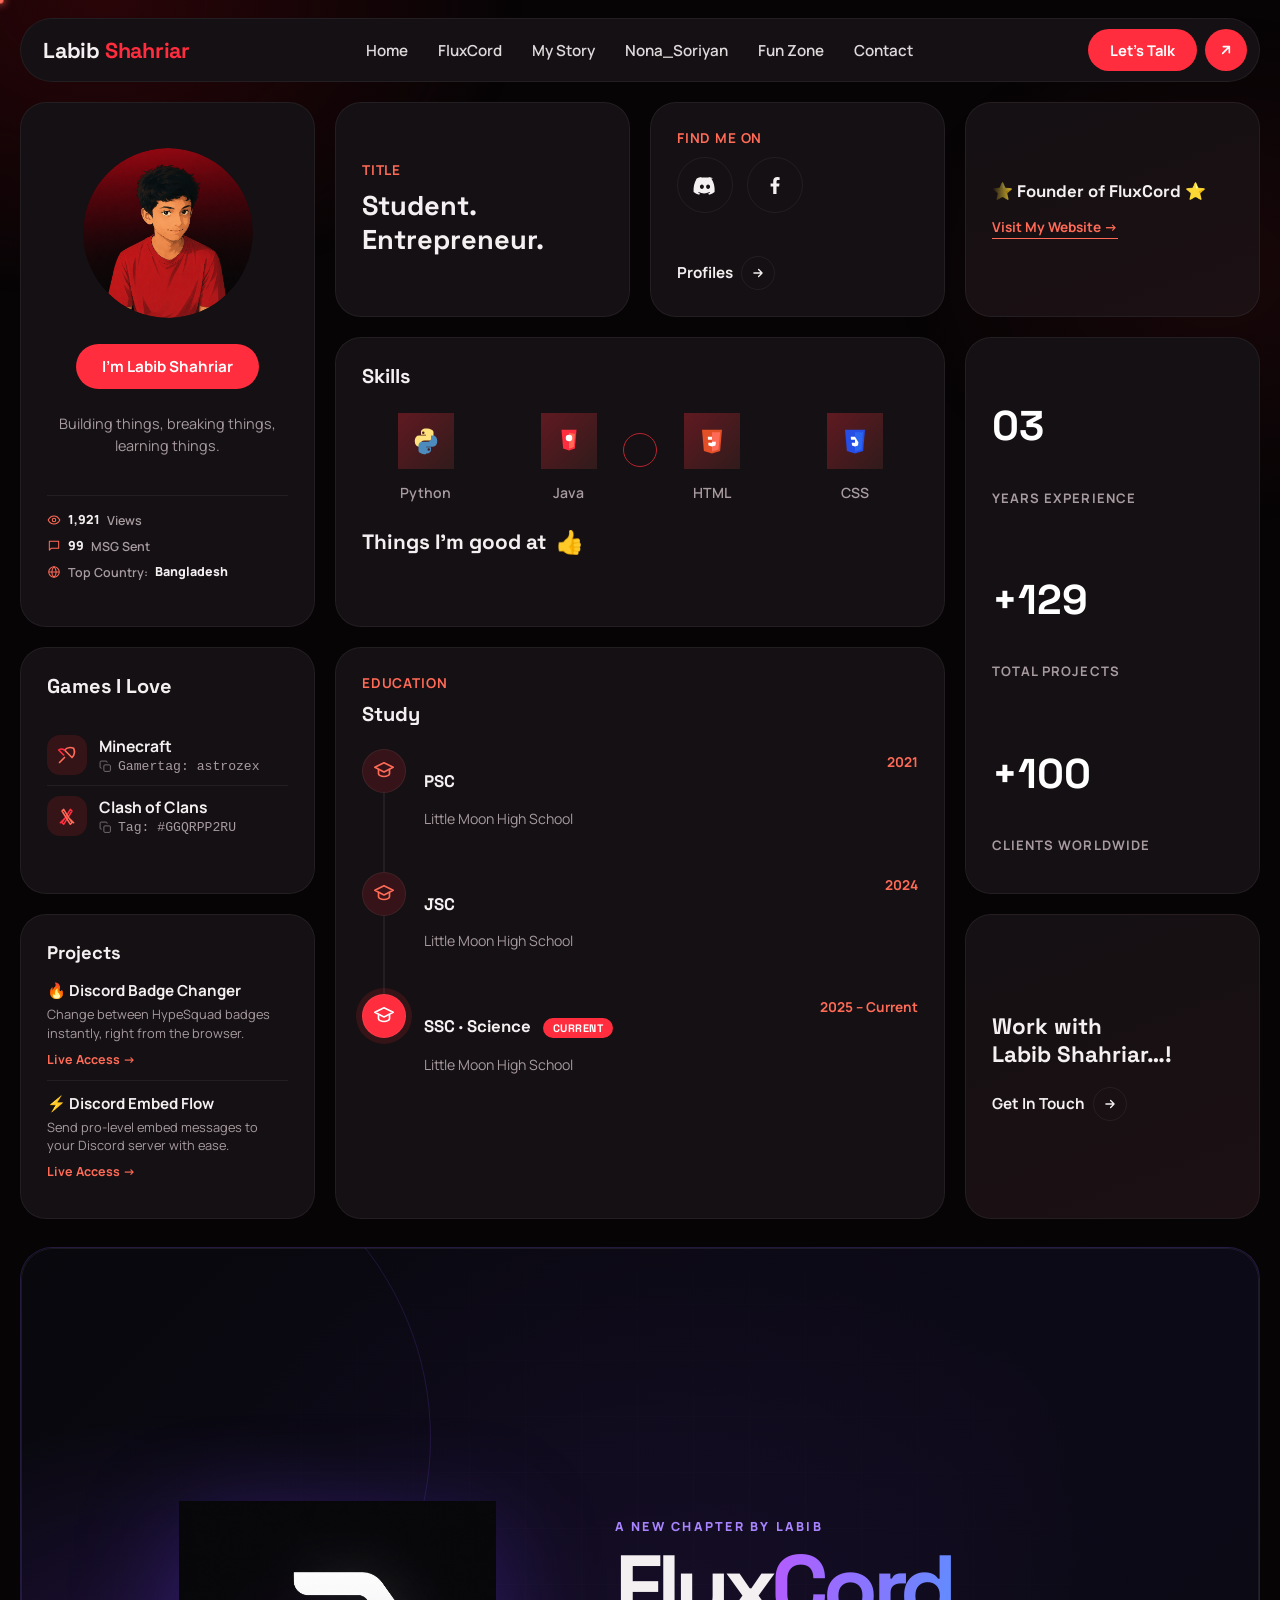
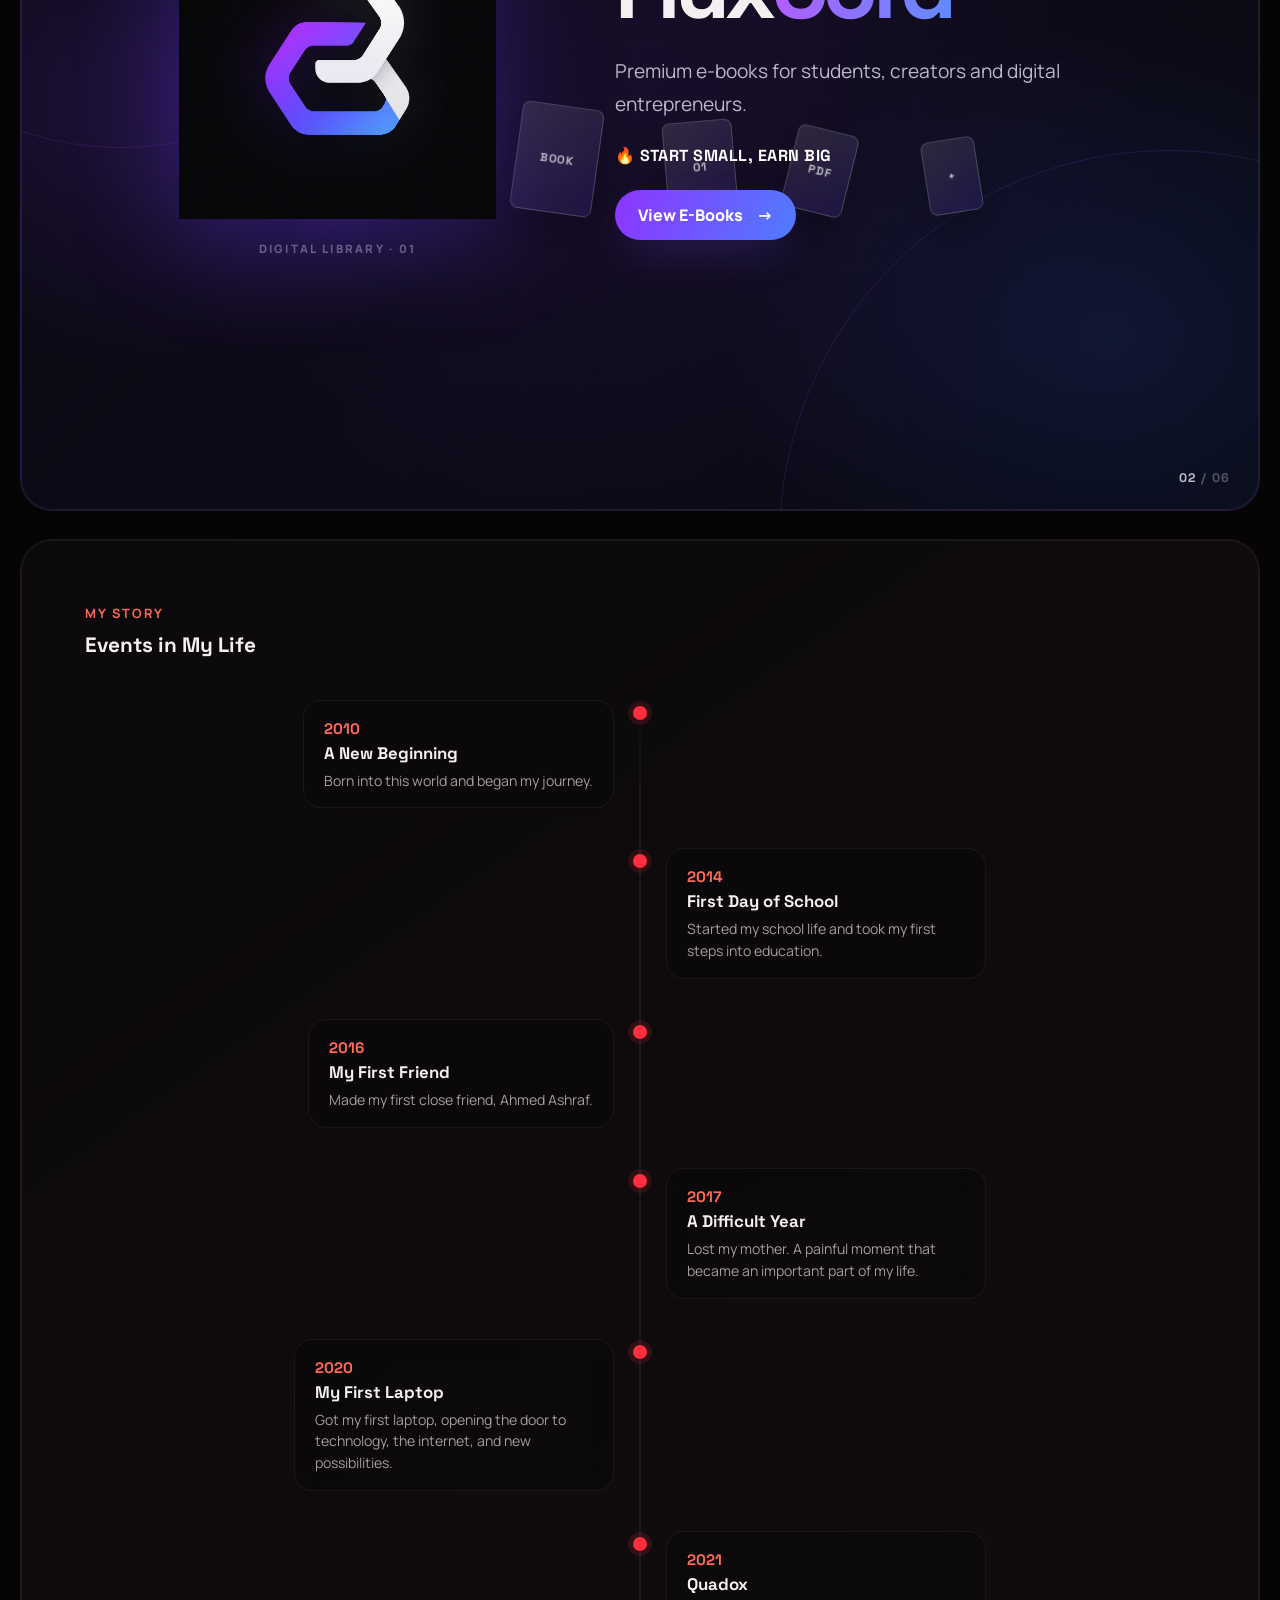
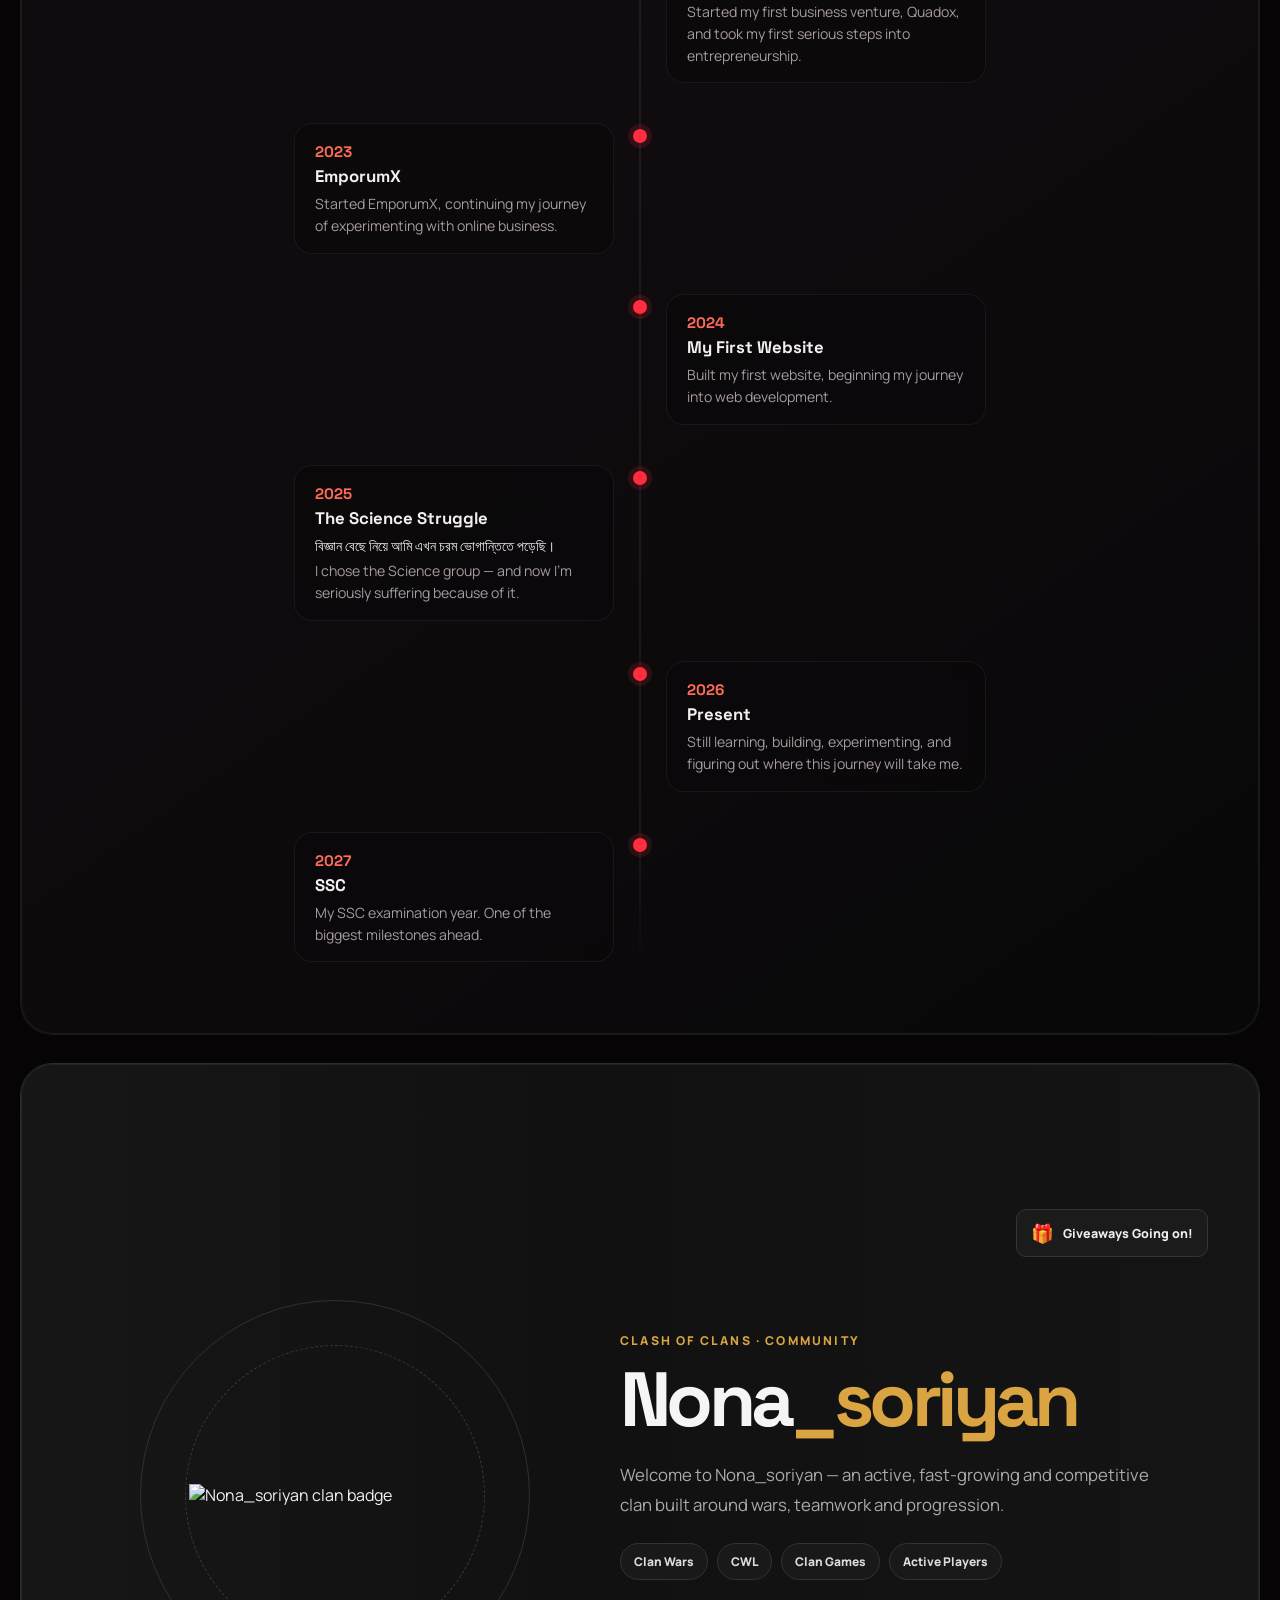
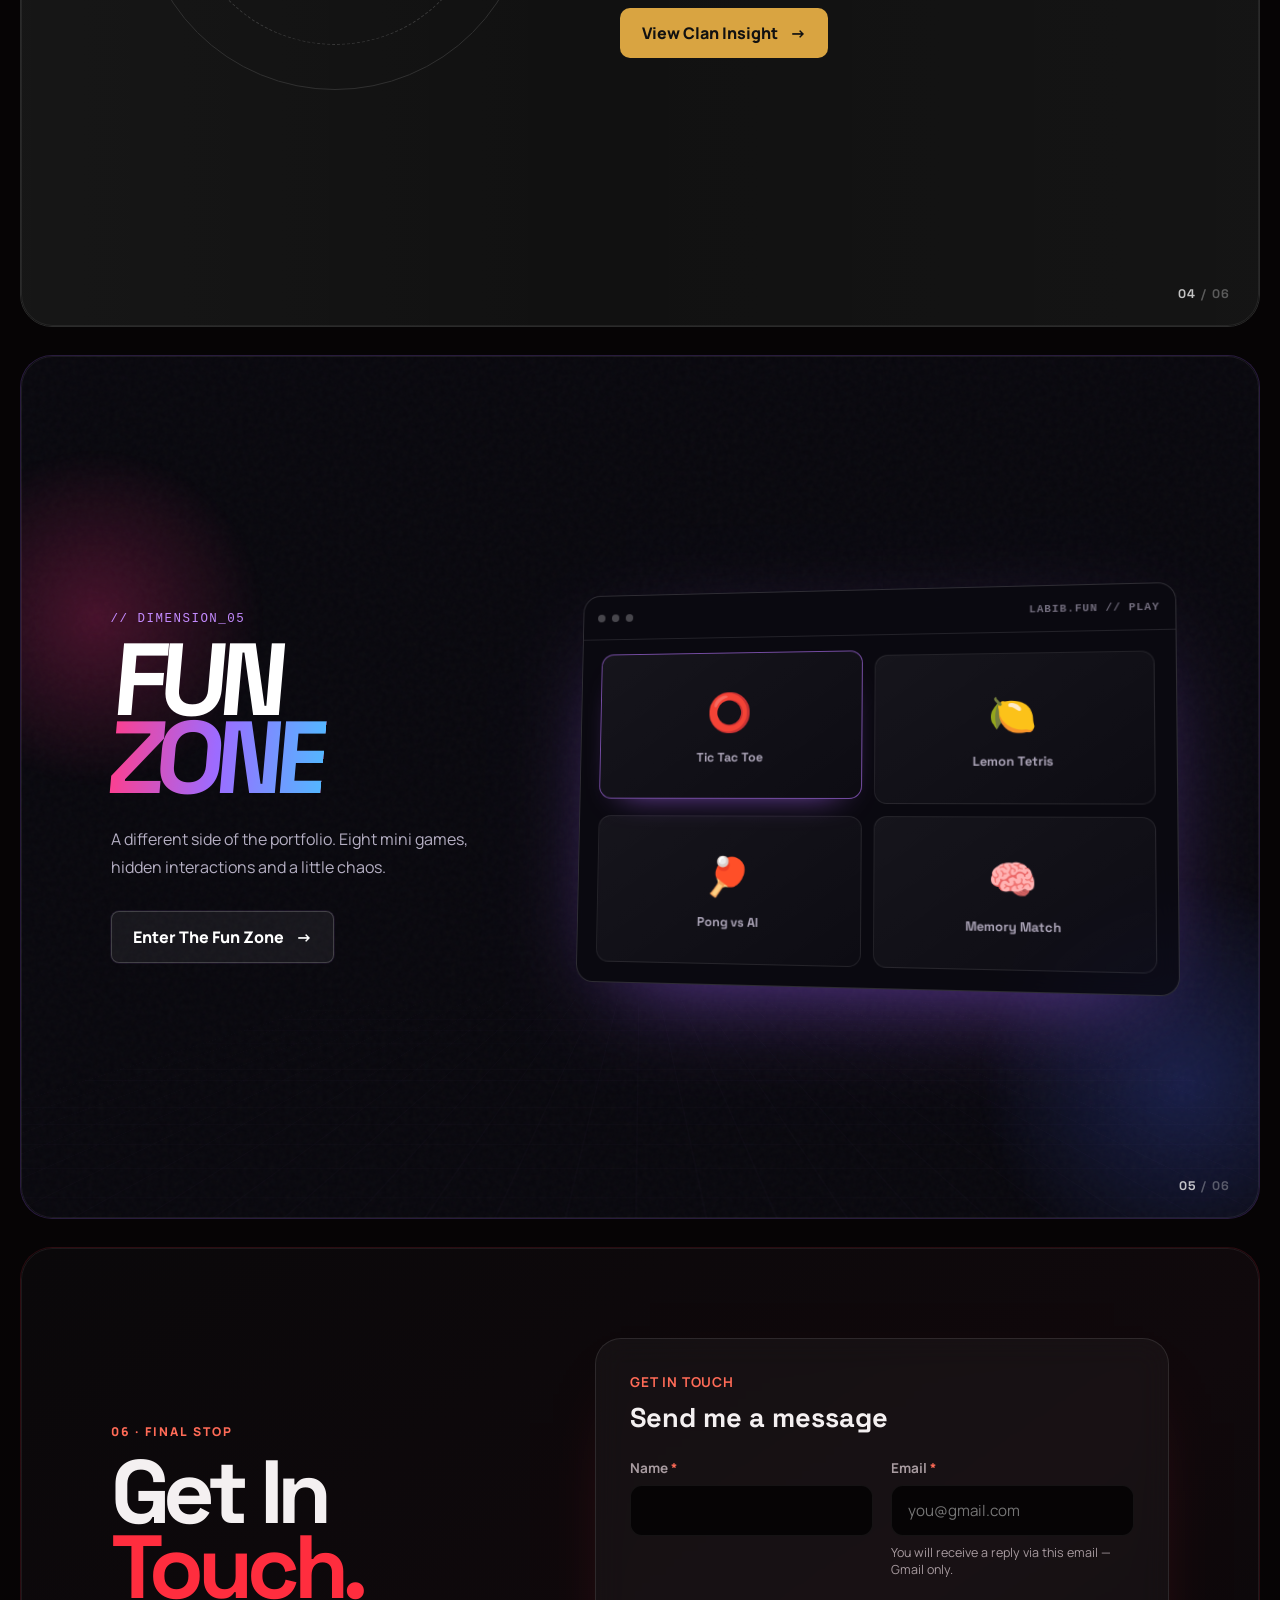
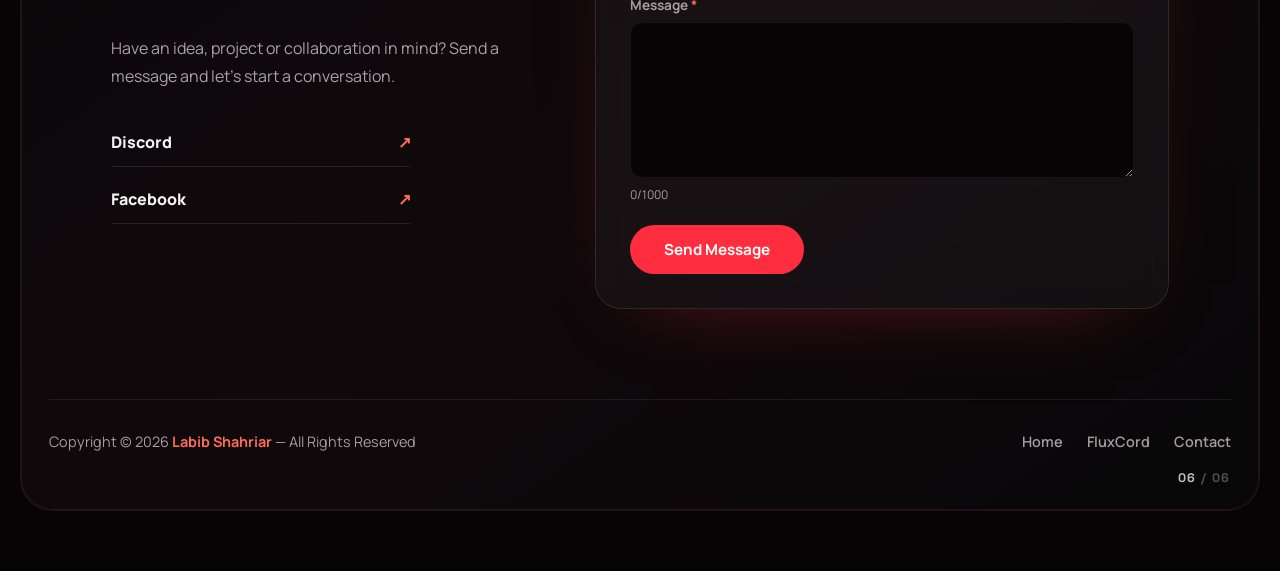
==== index.html @ 774cd0c8 "Upload Main Files just api & clash page left" ====
<!DOCTYPE html>
<html lang="en">
<head>
<meta charset="UTF-8" />
<meta name="viewport" content="width=device-width, initial-scale=1.0" />
<title>Labib Shahriar | Student · Entrepreneur · Founder of Codium</title>
<meta name="description" content="Labib Shahriar — Student and Entrepreneur, Founder of Codium. Alumnus of Little Moon High School. Also known online as astrozex / Indiagnito." />
<meta name="keywords" content="Labib Shahriar, Little Moon High School, Astrozex, Indiagnito, Codium, labib.fun" />
<meta name="robots" content="index, follow" />
<meta name="author" content="Labib Shahriar" />
<link rel="canonical" href="https://labib.fun/" />

<meta property="og:type" content="website" />
<meta property="og:title" content="Labib Shahriar | Student · Entrepreneur · Founder of Codium" />
<meta property="og:description" content="Student and Entrepreneur, Founder of Codium. Alumnus of Little Moon High School." />
<meta property="og:url" content="https://labib.fun/" />
<meta property="og:image" content="https://labib.fun/image1.png" />
<meta name="twitter:card" content="summary" />
<meta name="twitter:title" content="Labib Shahriar" />
<meta name="twitter:description" content="Student and Entrepreneur, Founder of Codium." />
<meta name="twitter:image" content="https://labib.fun/image1.png" />

<script type="application/ld+json">
{
  "@context": "https://schema.org",
  "@type": "Person",
  "name": "Labib Shahriar",
  "alternateName": ["astrozex", "Indiagnito"],
  "url": "https://labib.fun/",
  "image": "https://labib.fun/image1.png",
  "jobTitle": ["Student", "Entrepreneur"],
  "alumniOf": {
    "@type": "EducationalOrganization",
    "name": "Little Moon High School"
  },
  "sameAs": [
    "https://discord.com/users/539410367240208384",
    "https://www.facebook.com/labibiscool",
    "https://discord.gg/jq2sC8N7Mk"
  ]
}
</script>

<link rel="preconnect" href="https://fonts.googleapis.com">
<link rel="preconnect" href="https://fonts.gstatic.com" crossorigin>
<link href="https://fonts.googleapis.com/css2?family=Space+Grotesk:wght@500;700&family=Manrope:wght@400;500;600;700;800&display=swap" rel="stylesheet">
<link rel="stylesheet" href="style.css" />
</head>
<body>

<div class="scroll-progress" id="scrollProgress"></div>
<div class="cursor-ring" id="cursorRing"></div>
<div class="cursor-dot" id="cursorDot"></div>

<div class="bg-glow"></div>
<div class="dots-field" id="dotsField"></div>

<div class="wrap">

  <!-- ============ NAVBAR ============ -->
  <header class="navbar">
    <a href="#home" class="brand">Labib <span>Shahriar</span></a>

    <nav class="nav-links" id="navLinks">
      <a href="#home">Home</a>
      <a href="#fluxcord">FluxCord</a>
      <a href="#story">My Story</a>
      <a href="#clan">Nona_Soriyan</a>
      <a href="#funzone">Fun Zone</a>
      <a href="#contact">Contact</a>
    </nav>

    <div class="nav-cta">
      <a href="#contact" class="btn-pill">Let's Talk</a>
      <a href="#contact" class="icon-btn" aria-label="Go to contact">
        <svg width="16" height="16" viewBox="0 0 24 24" fill="none"><path d="M7 17L17 7M17 7H8M17 7V16" stroke="currentColor" stroke-width="2.4" stroke-linecap="round" stroke-linejoin="round"/></svg>
      </a>
      <button class="nav-toggle" id="navToggle" aria-label="Toggle menu">
        <svg width="18" height="18" viewBox="0 0 24 24" fill="none"><path d="M4 6H20M4 12H20M4 18H20" stroke="currentColor" stroke-width="2.2" stroke-linecap="round"/></svg>
      </button>
    </div>
  </header>

  <!-- ============ PAGE 1 — HOME (10 EXISTING BOXES PRESERVED) ============ -->
  <section class="portfolio-page home-page" id="home">
  <main class="bento">

    <!-- 1. Profile / Logo card -->
    <section class="card profile-card">
      <div class="avatar-ring">
        <img src="image1.png" alt="Labib Shahriar" onerror="this.src='data:image/svg+xml;utf8,<svg xmlns=%22http://www.w3.org/2000/svg%22 width=%22200%22 height=%22200%22><rect width=%22200%22 height=%22200%22 fill=%22%23141013%22/><text x=%2250%25%22 y=%2255%25%22 font-size=%2270%22 fill=%22%23ff2d3e%22 text-anchor=%22middle%22 font-family=%22sans-serif%22>LS</text></svg>'" />
      </div>
      <button class="profile-name-btn" type="button">I'm Labib Shahriar</button>
      <p class="tagline">Building things, breaking things, learning things.</p>
      <div class="mini-stats">
        <span class="mini-stat">
          <svg viewBox="0 0 24 24" fill="none"><path d="M2 12s3.6-7 10-7 10 7 10 7-3.6 7-10 7-10-7-10-7z" stroke="currentColor" stroke-width="1.8" stroke-linejoin="round"/><circle cx="12" cy="12" r="3" stroke="currentColor" stroke-width="1.8"/></svg>
          <span id="viewsCount" class="mini-stat-value"><span class="stat-inner">1,920</span></span> Views
        </span>
        <span class="mini-stat">
          <svg viewBox="0 0 24 24" fill="none"><path d="M4 4h16v12H7l-3 3V4z" stroke="currentColor" stroke-width="1.8" stroke-linejoin="round"/></svg>
          <span id="msgCount" class="mini-stat-value"><span class="stat-inner">99</span></span> MSG Sent
        </span>
        <span class="mini-stat">
          <svg viewBox="0 0 24 24" fill="none"><circle cx="12" cy="12" r="9" stroke="currentColor" stroke-width="1.8"/><path d="M3 12h18M12 3c2.5 2.5 3.8 5.8 3.8 9s-1.3 6.5-3.8 9c-2.5-2.5-3.8-5.8-3.8-9s1.3-6.5 3.8-9z" stroke="currentColor" stroke-width="1.8"/></svg>
          Top Country: <span class="mini-stat-value">Bangladesh</span>
        </span>
      </div>
    </section>

    <!-- 2. Title card -->
    <section class="card title-card">
      <p class="card-label">Title</p>
      <h1 class="card-heading">Student.<br />Entrepreneur.</h1>
    </section>

    <!-- 3. Profiles card -->
    <section class="card profiles-card">
      <div>
        <p class="card-label">Find Me On</p>
        <div class="profile-icons">
          <a href="https://discord.com/users/539410367240208384" target="_blank" rel="noopener" aria-label="Discord">
            <svg viewBox="0 0 24 24" fill="none"><path d="M20.3 5.4A18 18 0 0015.6 4l-.3.5a13 13 0 013.9 1.6c-1.6-.8-3.2-1.3-4.9-1.5a12 12 0 00-4.6 0c-1.7.2-3.3.7-4.9 1.5A13 13 0 018.7 4.5L8.4 4a18 18 0 00-4.7 1.4C1 10 .3 14.5.6 18.9a18 18 0 005.6 2.8l.8-1.3a11 11 0 01-1.9-.9l.5-.4c3.6 1.7 7.5 1.7 11 0l.5.4c-.6.4-1.2.6-1.9.9l.8 1.3a18 18 0 005.6-2.8c.4-5.1-.7-9.6-3.3-13.5zM8.9 15.9c-1.1 0-2-1-2-2.2s.9-2.2 2-2.2 2 1 2 2.2-.9 2.2-2 2.2zm6.2 0c-1.1 0-2-1-2-2.2s.9-2.2 2-2.2 2 1 2 2.2-.9 2.2-2 2.2z" fill="currentColor"/></svg>
          </a>
          <a href="https://www.facebook.com/labibiscool" target="_blank" rel="noopener" aria-label="Facebook">
            <svg viewBox="0 0 24 24" fill="none"><path d="M13.5 21v-7.6h2.6l.4-3H13.5V8.4c0-.9.3-1.5 1.6-1.5H16.6V4.2A22 22 0 0014.2 4c-2.4 0-4 1.4-4 4v2.4H7.6v3H10.2V21h3.3z" fill="currentColor"/></svg>
          </a>
        </div>
      </div>
      <div class="profiles-footer">
        <a class="more-link" href="https://fluxcord.store/" target="_blank" rel="noopener">
          Profiles
          <span class="arrow-circle">
            <svg width="14" height="14" viewBox="0 0 24 24" fill="none"><path d="M5 12H19M19 12L13 6M19 12L13 18" stroke="currentColor" stroke-width="2.2" stroke-linecap="round" stroke-linejoin="round"/></svg>
          </span>
        </a>
      </div>
    </section>

    <!-- 4. Founder of Codium card -->
    <section class="card founder-card">
      <div class="founder-marquee">
        <div class="founder-marquee-track">
          <span><span class="star">⭐</span> Founder of FluxCord <span class="star">⭐</span></span>
          <span><span class="star">⭐</span> Founder of Fluxcord <span class="star">⭐</span></span>
          <span><span class="star">⭐</span> Founder of FluxCord <span class="star">⭐</span></span>
          <span><span class="star">⭐</span> Founder of FluxCord <span class="star">⭐</span></span>
        </div>
      </div>
      <a class="founder-link" href="https://fluxcord.store/" target="_blank" rel="noopener">Visit My Website →</a>
    </section>

    <!-- 6. Skills card -->
    <section class="card skills-card">
      <h2 class="card-heading" style="font-size:1.25rem;">Skills</h2>
      <div class="skills-grid">
        <div class="skill-item">
          <div class="skill-icon">
            <svg viewBox="0 0 24 24" fill="none"><path d="M12 2C9 2 8 3.5 8 5v2h4v.5H6.5C4.5 7.5 3 9 3 12s1.5 4.5 3.5 4.5H8V14c0-1.5 1-2.5 2.5-2.5h4.5c1.7 0 3-1.3 3-3V5c0-1.5-2-3-6-3zm-2.2 2.3a1 1 0 110 2 1 1 0 010-2z" fill="#ffe17d"/><path d="M12 22c3 0 4-1.5 4-3v-2h-4v-.5h5.5C19.5 16.5 21 15 21 12s-1.5-4.5-3.5-4.5H16V10c0 1.5-1 2.5-2.5 2.5H9c-1.7 0-3 1.3-3 3v4c0 1.5 2 3 6 3zm2.2-2.3a1 1 0 110-2 1 1 0 010 2z" fill="#4b8bbe"/></svg>
          </div>
          <span>Python</span>
        </div>
        <div class="skill-item">
          <div class="skill-icon">
            <svg viewBox="0 0 24 24" fill="none"><path d="M6 3l1.3 15L12 19.6 16.7 18 18 3H6z" fill="#ff2d3e"/><path d="M12 5.4v12.7l3.8-1.3.9-10.4L12 5.4z" fill="#ff6b57"/><circle cx="12" cy="9.5" r="2.6" fill="#fff"/></svg>
          </div>
          <span>Java</span>
        </div>
        <div class="skill-item">
          <div class="skill-icon">
            <svg viewBox="0 0 24 24" fill="none"><path d="M4 3l1.5 17L12 22l6.5-2L20 3H4z" fill="#e34f26"/><path d="M12 5v15.4l5.2-1.6L18.5 5H12z" fill="#ff6b57"/><path d="M12 8.6H8.6l.2 2.4H12v2.3H9l.2 2.3 2.8.8 2.8-.8.3-3H12" fill="#fff"/></svg>
          </div>
          <span>HTML</span>
        </div>
        <div class="skill-item">
          <div class="skill-icon">
            <svg viewBox="0 0 24 24" fill="none"><path d="M4 3l1.5 17L12 22l6.5-2L20 3H4z" fill="#264de4"/><path d="M12 5v15.4l5.2-1.6L18.5 5H12z" fill="#2965f1"/><path d="M12 8.6H8.6l.2 2.4H12v2.3H9.4l.2 2.3 2.4.8 2.4-.8.3-2.7" fill="#fff"/></svg>
          </div>
          <span>CSS</span>
        </div>
      </div>
      <div class="good-at">
        Things I'm good at <span class="thumbs">👍</span>
      </div>
    </section>

    <!-- 7. Stats card -->
    <section class="card stats-card">
      <div class="stat-block">
        <p class="stat-number">03</p>
        <p class="stat-label">Years Experience</p>
      </div>
      <div class="stat-block">
        <p class="stat-number">+129</p>
        <p class="stat-label">Total Projects</p>
      </div>
      <div class="stat-block">
        <p class="stat-number">+100</p>
        <p class="stat-label">Clients Worldwide</p>
      </div>
    </section>

    <!-- 5. Games I Love card -->
    <section class="card games-card" id="games">
      <h2 class="card-heading" style="font-size:1.25rem;">Games I Love</h2>

      <div class="games-list">
        <div class="game-item">
          <div class="game-icon icon-pickaxe">
            <svg viewBox="0 0 24 24" fill="none"><path d="M3 21l6-6M20 4c-3.5-1.5-8-1-11 2l9 9c3-3 3.5-7.5 2-11z" stroke="#ff6b57" stroke-width="2" stroke-linecap="round" stroke-linejoin="round"/><path d="M9 6c-3-2-6-1-7 0l6 6" stroke="#ff2d3e" stroke-width="2" stroke-linecap="round" stroke-linejoin="round"/></svg>
          </div>
          <div class="game-info">
            <span class="game-name">Minecraft</span>
            <button class="copy-tag" type="button" data-copy="astrozex" aria-label="Copy Minecraft gamertag">
              <svg viewBox="0 0 24 24" fill="none"><rect x="9" y="9" width="12" height="12" rx="2" stroke="currentColor" stroke-width="1.7"/><path d="M5 15H4a2 2 0 01-2-2V4a2 2 0 012-2h9a2 2 0 012 2v1" stroke="currentColor" stroke-width="1.7"/></svg>
              <span class="copy-text">Gamertag: astrozex</span>
            </button>
          </div>
        </div>

        <div class="game-item">
          <div class="game-icon icon-swords">
            <svg viewBox="0 0 24 24" fill="none">
              <g class="sword-a"><path d="M4 20l6-6M10 14l6-10 2 2-10 16-2-2z" stroke="#ff2d3e" stroke-width="1.8" stroke-linecap="round" stroke-linejoin="round"/></g>
              <g class="sword-b"><path d="M20 20l-6-6M14 14L8 4 6 6l10 16 2-2z" stroke="#ff6b57" stroke-width="1.8" stroke-linecap="round" stroke-linejoin="round"/></g>
            </svg>
          </div>
          <div class="game-info">
            <span class="game-name">Clash of Clans</span>
            <button class="copy-tag" type="button" data-copy="#GGQRPP2RU" aria-label="Copy Clash of Clans tag">
              <svg viewBox="0 0 24 24" fill="none"><rect x="9" y="9" width="12" height="12" rx="2" stroke="currentColor" stroke-width="1.7"/><path d="M5 15H4a2 2 0 01-2-2V4a2 2 0 012-2h9a2 2 0 012 2v1" stroke="currentColor" stroke-width="1.7"/></svg>
              <span class="copy-text">Tag: #GGQRPP2RU</span>
            </button>
          </div>
        </div>
      </div>
    </section>

    <!-- Projects card -->
    <section class="card projects-card">
      <h2 class="card-heading" style="font-size:1.15rem;">Projects</h2>

      <div class="project-item">
        <span class="project-name">🔥 Discord Badge Changer</span>
        <span class="project-desc">Change between HypeSquad badges instantly, right from the browser.</span>
        <a class="project-link" href="https://l4bibshahriar.github.io/discord-hypesquad-badge/" target="_blank" rel="noopener">Live Access →</a>
      </div>

      <div class="project-item">
        <span class="project-name">⚡ Discord Embed Flow</span>
        <span class="project-desc">Send pro-level embed messages to your Discord server with ease.</span>
        <a class="project-link" href="https://l4bibshahriar.github.io/Embed-Flow/" target="_blank" rel="noopener">Live Access →</a>
      </div>
    </section>

    <!-- 8. Study card -->
    <section class="card study-card" id="study">
      <p class="card-label">Education</p>
      <h2 class="card-heading" style="font-size:1.25rem;">Study</h2>

      <div class="timeline">

        <div class="timeline-item">
          <div class="timeline-marker">
            <div class="timeline-dot">
              <svg viewBox="0 0 24 24" fill="none"><path d="M2 8l10-5 10 5-10 5-10-5z" stroke="#ff6b57" stroke-width="1.8" stroke-linejoin="round"/><path d="M6 10.5V15c0 1.5 2.7 3 6 3s6-1.5 6-3v-4.5" stroke="#ff6b57" stroke-width="1.8" stroke-linecap="round" stroke-linejoin="round"/></svg>
            </div>
            <div class="timeline-line"></div>
          </div>
          <div class="timeline-body">
            <div>
              <p class="timeline-title">PSC</p>
              <p class="timeline-sub">Little Moon High School</p>
            </div>
            <span class="timeline-year">2021</span>
          </div>
        </div>

        <div class="timeline-item">
          <div class="timeline-marker">
            <div class="timeline-dot">
              <svg viewBox="0 0 24 24" fill="none"><path d="M2 8l10-5 10 5-10 5-10-5z" stroke="#ff6b57" stroke-width="1.8" stroke-linejoin="round"/><path d="M6 10.5V15c0 1.5 2.7 3 6 3s6-1.5 6-3v-4.5" stroke="#ff6b57" stroke-width="1.8" stroke-linecap="round" stroke-linejoin="round"/></svg>
            </div>
            <div class="timeline-line"></div>
          </div>
          <div class="timeline-body">
            <div>
              <p class="timeline-title">JSC</p>
              <p class="timeline-sub">Little Moon High School</p>
            </div>
            <span class="timeline-year">2024</span>
          </div>
        </div>

        <div class="timeline-item current">
          <div class="timeline-marker">
            <div class="timeline-dot">
              <svg viewBox="0 0 24 24" fill="none"><path d="M2 8l10-5 10 5-10 5-10-5z" stroke="#fff" stroke-width="1.8" stroke-linejoin="round"/><path d="M6 10.5V15c0 1.5 2.7 3 6 3s6-1.5 6-3v-4.5" stroke="#fff" stroke-width="1.8" stroke-linecap="round" stroke-linejoin="round"/></svg>
            </div>
            <div class="timeline-line"></div>
          </div>
          <div class="timeline-body">
            <div>
              <p class="timeline-title">SSC · Science <span class="current-badge">Current</span></p>
              <p class="timeline-sub">Little Moon High School</p>
            </div>
            <span class="timeline-year">2025 – Current</span>
          </div>
        </div>

      </div>
    </section>

    <!-- 9. Work with card -->
    <section class="card work-card">
      <h2 class="card-heading">Work with<br />Labib Shahriar…!</h2>
      <a class="more-link" href="#contact">
        Get In Touch
        <span class="arrow-circle">
          <svg width="14" height="14" viewBox="0 0 24 24" fill="none"><path d="M5 12H19M19 12L13 6M19 12L13 18" stroke="currentColor" stroke-width="2.2" stroke-linecap="round" stroke-linejoin="round"/></svg>
        </span>
      </a>
    </section>

  </main>
  </section>

  <!-- ============ PAGE 2 — FLUXCORD ============ -->
  <section class="portfolio-page fluxcord-page" id="fluxcord">
    <div class="fluxcord-orbit orbit-a"></div>
    <div class="fluxcord-orbit orbit-b"></div>
    <div class="fluxcord-grid"></div>
    <div class="fluxcord-content">
      <div class="fluxcord-brand-side reveal-item">
        <div class="fluxcord-logo-halo"></div>
        <img src="image3.png" alt="FluxCord logo" class="fluxcord-logo-float" />
        <span class="fluxcord-kicker">DIGITAL LIBRARY · 01</span>
      </div>
      <div class="fluxcord-copy reveal-item">
        <p class="fluxcord-eyebrow">A NEW CHAPTER BY LABIB</p>
        <h2>Flux<span>Cord</span></h2>
        <p class="fluxcord-desc">Premium e-books for students, creators and digital entrepreneurs.</p>
        <p class="fluxcord-slogan">🔥 START SMALL, EARN BIG</p>
        <a class="fluxcord-btn" href="https://fluxcord.store" target="_blank" rel="noopener">View E-Books <span>→</span></a>
      </div>
    </div>
    <div class="book-stream" aria-hidden="true">
      <span class="book-card book-1">E</span>
      <span class="book-card book-2">BOOK</span>
      <span class="book-card book-3">01</span>
      <span class="book-card book-4">PDF</span>
      <span class="book-card book-5">+</span>
      <span class="book-card book-6">READ</span>
    </div>
    <div class="page-index">02 <span>/ 06</span></div>
  </section>

  <!-- ============ PAGE 3 — MY STORY ============ -->
  <section class="portfolio-page story-page" id="story">

  <!-- ============ LIFE TIMELINE ============ -->
  <section class="card life-timeline-card">
    <p class="card-label">My Story</p>
    <h2 class="card-heading" style="font-size:1.3rem;">Events in My Life</h2>

    <div class="life-timeline">
      <div class="lt-item lt-left">
        <div class="lt-dot"></div>
        <div class="lt-content">
          <span class="lt-year">2010</span>
          <h3 class="lt-title">A New Beginning</h3>
          <p class="lt-desc">Born into this world and began my journey.</p>
        </div>
      </div>

      <div class="lt-item lt-right">
        <div class="lt-dot"></div>
        <div class="lt-content">
          <span class="lt-year">2014</span>
          <h3 class="lt-title">First Day of School</h3>
          <p class="lt-desc">Started my school life and took my first steps into education.</p>
        </div>
      </div>

      <div class="lt-item lt-left">
        <div class="lt-dot"></div>
        <div class="lt-content">
          <span class="lt-year">2016</span>
          <h3 class="lt-title">My First Friend</h3>
          <p class="lt-desc">Made my first close friend, Ahmed Ashraf.</p>
        </div>
      </div>

      <div class="lt-item lt-right">
        <div class="lt-dot"></div>
        <div class="lt-content">
          <span class="lt-year">2017</span>
          <h3 class="lt-title">A Difficult Year</h3>
          <p class="lt-desc">Lost my mother. A painful moment that became an important part of my life.</p>
        </div>
      </div>

      <div class="lt-item lt-left">
        <div class="lt-dot"></div>
        <div class="lt-content">
          <span class="lt-year">2020</span>
          <h3 class="lt-title">My First Laptop</h3>
          <p class="lt-desc">Got my first laptop, opening the door to technology, the internet, and new possibilities.</p>
        </div>
      </div>

      <div class="lt-item lt-right">
        <div class="lt-dot"></div>
        <div class="lt-content">
          <span class="lt-year">2021</span>
          <h3 class="lt-title">Quadox</h3>
          <p class="lt-desc">Started my first business venture, Quadox, and took my first serious steps into entrepreneurship.</p>
        </div>
      </div>

      <div class="lt-item lt-left">
        <div class="lt-dot"></div>
        <div class="lt-content">
          <span class="lt-year">2023</span>
          <h3 class="lt-title">EmporumX</h3>
          <p class="lt-desc">Started EmporumX, continuing my journey of experimenting with online business.</p>
        </div>
      </div>

      <div class="lt-item lt-right">
        <div class="lt-dot"></div>
        <div class="lt-content">
          <span class="lt-year">2024</span>
          <h3 class="lt-title">My First Website</h3>
          <p class="lt-desc">Built my first website, beginning my journey into web development.</p>
        </div>
      </div>

      <div class="lt-item lt-left">
        <div class="lt-dot"></div>
        <div class="lt-content">
          <span class="lt-year">2025</span>
          <h3 class="lt-title">The Science Struggle</h3>
          <p class="lt-desc lt-bn">বিজ্ঞান বেছে নিয়ে আমি এখন চরম ভোগান্তিতে পড়েছি।</p>
          <p class="lt-desc">I chose the Science group — and now I'm seriously suffering because of it.</p>
        </div>
      </div>

      <div class="lt-item lt-right">
        <div class="lt-dot"></div>
        <div class="lt-content">
          <span class="lt-year">2026</span>
          <h3 class="lt-title">Present</h3>
          <p class="lt-desc">Still learning, building, experimenting, and figuring out where this journey will take me.</p>
        </div>
      </div>

      <div class="lt-item lt-left">
        <div class="lt-dot"></div>
        <div class="lt-content">
          <span class="lt-year">2027</span>
          <h3 class="lt-title">SSC</h3>
          <p class="lt-desc">My SSC examination year. One of the biggest milestones ahead.</p>
        </div>
      </div>
    </div>
  </section>
  </section>

  <!-- ============ PAGE 4 — NONA_SORIYAN ============ -->
  <section class="portfolio-page clan-page" id="clan">
    <div class="clan-page-bg"></div>
    <div class="clan-page-inner">
      <div class="clan-visual reveal-item">
        <div class="clan-ring ring-one"></div>
        <div class="clan-ring ring-two"></div>
        <img src="image2.png" alt="Nona_soriyan clan badge" class="clan-page-logo" />
      </div>
      <div class="clan-page-copy reveal-item">
        <p class="clan-page-eyebrow">CLASH OF CLANS · COMMUNITY</p>
        <h2>Nona<span>_soriyan</span></h2>
        <p>Welcome to Nona_soriyan — an active, fast-growing and competitive clan built around wars, teamwork and progression.</p>
        <div class="clan-feature-row">
          <span>Clan Wars</span><span>CWL</span><span>Clan Games</span><span>Active Players</span>
        </div>
        <a class="clan-page-btn" href="clash/">View Clan Insight <span>→</span></a>
      </div>
      <div class="clan-giveaway-pop" aria-label="Giveaways going on">
        <span class="clan-giveaway-icon">🎁</span>
        <span>Giveaways Going on!</span>
      </div>
    </div>
    <div class="page-index">04 <span>/ 06</span></div>
  </section>

  <!-- ============ PAGE 5 — FUN ZONE ============ -->
  <section class="portfolio-page fun-page" id="funzone">
    <div class="fun-noise"></div>
    <div class="fun-grid-bg"></div>
    <div class="fun-orb fun-orb-a"></div>
    <div class="fun-orb fun-orb-b"></div>
    <div class="fun-page-inner">
      <div class="fun-copy reveal-item">
        <p class="fun-eyebrow">// DIMENSION_05</p>
        <h2>FUN<br /><span>ZONE</span></h2>
        <p>A different side of the portfolio. Eight mini games, hidden interactions and a little chaos.</p>
        <a class="fun-page-btn" href="fun/">Enter The Fun Zone <span>→</span></a>
      </div>
      <div class="fun-game-preview reveal-item">
        <div class="preview-window">
          <div class="preview-top"><span></span><span></span><span></span><b>LABIB.FUN // PLAY</b></div>
          <div class="preview-game-grid">
            <div class="preview-game active"><strong>⭕</strong><span>Tic Tac Toe</span></div>
            <div class="preview-game"><strong>🍋</strong><span>Lemon Tetris</span></div>
            <div class="preview-game"><strong>🏓</strong><span>Pong vs AI</span></div>
            <div class="preview-game"><strong>🧠</strong><span>Memory Match</span></div>
          </div>
        </div>
      </div>
    </div>
    <div class="page-index">05 <span>/ 06</span></div>
  </section>

  <!-- ============ PAGE 6 — GET IN TOUCH ============ -->
  <section class="portfolio-page contact-page" id="contact">
    <div class="contact-page-inner">
      <div class="contact-intro reveal-item">
        <p class="contact-page-eyebrow">06 · FINAL STOP</p>
        <h2>Get In<br /><span>Touch.</span></h2>
        <p>Have an idea, project or collaboration in mind? Send a message and let's start a conversation.</p>
        <div class="social-stack">
          <a href="https://discord.com/users/539410367240208384" target="_blank" rel="noopener">Discord <span>↗</span></a>
          <a href="https://www.facebook.com/labibiscool" target="_blank" rel="noopener">Facebook <span>↗</span></a>
        </div>
      </div>

      <div class="contact-form-wrap reveal-item">
          <section class="card contact-card">
            <p class="card-label">Get In Touch</p>
            <h2 class="card-heading">Send me a message</h2>

            <form id="contactForm" novalidate>
              <div class="contact-grid">

                <div class="field">
                  <label for="cf-name">Name <span class="req">*</span></label>
                  <input type="text" id="cf-name" name="name" maxlength="80" required autocomplete="name" />
                  <span class="field-hint error" id="nameHint" hidden>Please enter your name.</span>
                </div>

                <div class="field">
                  <label for="cf-email">Email <span class="req">*</span></label>
                  <input type="email" id="cf-email" name="email" maxlength="120" required autocomplete="email" placeholder="you@gmail.com" />
                  <span class="field-hint" id="emailHint">You will receive a reply via this email — Gmail only.</span>
                </div>

                <div class="field full">
                  <label for="cf-msg">Message <span class="req">*</span></label>
                  <textarea id="cf-msg" name="message" rows="6" maxlength="1000" required></textarea>
                  <div style="display:flex; justify-content:space-between; align-items:center;">
                    <span class="field-hint error" id="msgHint" hidden>Please write a message.</span>
                    <span class="char-count"><span id="charCount">0</span>/1000</span>
                  </div>
                </div>

                <!-- honeypot: bots often fill hidden fields, humans never see this -->
                <div class="honeypot">
                  <label for="cf-website">Website</label>
                  <input type="text" id="cf-website" name="website" tabindex="-1" autocomplete="off" />
                </div>

              </div>

              <div class="contact-actions">
                <button type="submit" class="submit-btn" id="submitBtn">Send Message</button>
                <span class="form-status" id="formStatus"></span>
              </div>
            </form>
          </section>

      </div>
    </div>

    <!-- ============ FOOTER ============ -->
    <footer class="site-footer">
      <p>Copyright © 2026 <span class="brand-mini">Labib Shahriar</span> — All Rights Reserved</p>
      <nav class="footer-links">
        <a href="#home">Home</a>
        <a href="#fluxcord">FluxCord</a>
        <a href="#contact">Contact</a>
      </nav>
    </footer>
    <div class="page-index">06 <span>/ 06</span></div>
  </section>
</div>

<script>
  /* ---------------- Mobile nav toggle ---------------- */
  const navToggle = document.getElementById('navToggle');
  const navLinks = document.getElementById('navLinks');
  navToggle.addEventListener('click', () => {
    navLinks.classList.toggle('open');
  });
  navLinks.querySelectorAll('a').forEach(link => {
    link.addEventListener('click', () => navLinks.classList.remove('open'));
  });

  /* ---------------- Falling dots background ---------------- */
  const dotsField = document.getElementById('dotsField');
  const DOT_COUNT = window.innerWidth < 720 ? 26 : 50;
  for (let i = 0; i < DOT_COUNT; i++) {
    const dot = document.createElement('span');
    dot.className = 'dot';
    const left = Math.random() * 100;
    const duration = 6 + Math.random() * 10;
    const delay = Math.random() * 10;
    const size = 2 + Math.random() * 2.5;
    dot.style.left = left + 'vw';
    dot.style.animationDuration = duration + 's';
    dot.style.animationDelay = '-' + delay + 's';
    dot.style.width = size + 'px';
    dot.style.height = size + 'px';
    dotsField.appendChild(dot);
  }

  /* ---------------- Scroll progress bar ---------------- */
  const scrollProgress = document.getElementById('scrollProgress');
  function updateScrollProgress() {
    const scrollTop = window.scrollY || document.documentElement.scrollTop;
    const height = document.documentElement.scrollHeight - document.documentElement.clientHeight;
    const pct = height > 0 ? (scrollTop / height) * 100 : 0;
    scrollProgress.style.width = pct + '%';
  }
  let scrollTicking = false;
  window.addEventListener('scroll', () => {
    if (!scrollTicking) {
      requestAnimationFrame(() => { updateScrollProgress(); scrollTicking = false; });
      scrollTicking = true;
    }
  });
  updateScrollProgress();

  /* ---------------- Life timeline scroll reveal ---------------- */
  const ltItems = document.querySelectorAll('.lt-item');
  if (ltItems.length) {
    if ('IntersectionObserver' in window) {
      const ltObserver = new IntersectionObserver((entries) => {
        entries.forEach((entry) => {
          if (entry.isIntersecting) {
            entry.target.classList.add('in-view');
            ltObserver.unobserve(entry.target);
          }
        });
      }, { threshold: 0.25, rootMargin: '0px 0px -40px 0px' });
      ltItems.forEach((item) => ltObserver.observe(item));
    } else {
      ltItems.forEach((item) => item.classList.add('in-view'));
    }
  }


  /* ---------------- Multi-page screen activation ---------------- */
  const portfolioPages = document.querySelectorAll('.portfolio-page:not(.home-page)');
  const pageObserverOptions = { threshold: 0.38, rootMargin: '-8% 0px -8% 0px' };
  if ('IntersectionObserver' in window) {
    const pageObserver = new IntersectionObserver((entries) => {
      entries.forEach((entry) => {
        if (entry.isIntersecting) entry.target.classList.add('is-active');
      });
    }, pageObserverOptions);
    portfolioPages.forEach((page) => pageObserver.observe(page));
  } else {
    portfolioPages.forEach((page) => page.classList.add('is-active'));
  }

  /* ---------------- Custom cursor ---------------- */
  const prefersReducedMotion = window.matchMedia('(prefers-reduced-motion: reduce)').matches;
  const isFinePointer = window.matchMedia('(hover: hover) and (pointer: fine)').matches;
  const cursorDot = document.getElementById('cursorDot');
  const cursorRing = document.getElementById('cursorRing');

  if (isFinePointer && !prefersReducedMotion) {
    document.body.classList.add('has-custom-cursor');
    let mx = window.innerWidth / 2, my = window.innerHeight / 2;
    let rx = mx, ry = my;

    window.addEventListener('mousemove', (e) => {
      mx = e.clientX; my = e.clientY;
      cursorDot.style.transform = `translate(${mx}px, ${my}px) translate(-50%, -50%)`;
    });

    (function ringLoop() {
      rx += (mx - rx) * 0.18;
      ry += (my - ry) * 0.18;
      cursorRing.style.transform = `translate(${rx}px, ${ry}px) translate(-50%, -50%)`;
      requestAnimationFrame(ringLoop);
    })();

    document.addEventListener('mousedown', () => cursorRing.classList.add('clicking'));
    document.addEventListener('mouseup', () => cursorRing.classList.remove('clicking'));

    const hoverSelector = 'a, button, input, textarea, .copy-tag';
    document.addEventListener('mouseover', (e) => {
      if (e.target.closest(hoverSelector)) cursorRing.classList.add('hovering');
    });
    document.addEventListener('mouseout', (e) => {
      if (e.target.closest(hoverSelector)) cursorRing.classList.remove('hovering');
    });
  }

  /* ---------------- Card tilt + spotlight (mouse-reactive) ---------------- */
  if (isFinePointer && !prefersReducedMotion) {
    document.querySelectorAll('.card').forEach((card) => {
      card.addEventListener('mousemove', (e) => {
        const rect = card.getBoundingClientRect();
        const x = e.clientX - rect.left;
        const y = e.clientY - rect.top;
        card.style.setProperty('--mx', (x / rect.width) * 100 + '%');
        card.style.setProperty('--my', (y / rect.height) * 100 + '%');
        const rotateX = ((y / rect.height) - 0.5) * -5;
        const rotateY = ((x / rect.width) - 0.5) * 5;
        card.style.transform = `perspective(900px) rotateX(${rotateX}deg) rotateY(${rotateY}deg) translateY(-2px)`;
        card.classList.add('tilt-active');
      });
      card.addEventListener('mouseleave', () => {
        card.style.transform = '';
        card.classList.remove('tilt-active');
      });
    });

    /* ---------------- Magnetic icon buttons ---------------- */
    document.querySelectorAll('.icon-btn, .arrow-circle, .profile-icons a').forEach((el) => {
      el.style.transition = 'transform 0.15s cubic-bezier(0.34, 1.56, 0.64, 1)';
      el.addEventListener('mousemove', (e) => {
        const rect = el.getBoundingClientRect();
        const relX = e.clientX - rect.left - rect.width / 2;
        const relY = e.clientY - rect.top - rect.height / 2;
        el.style.transform = `translate(${relX / 3.5}px, ${relY / 3.5}px)`;
      });
      el.addEventListener('mouseleave', () => {
        el.style.transform = '';
      });
    });
  }

  /* ---------------- Views / MSG live stat counters ---------------- */
  /* Reliability chain, tried in order:
       1) OWN_COUNTER_BASE — your own Cloudflare Worker (see
          labib-stats-worker.js). This is the ONLY tier that guarantees
          an identical number on every device everywhere, because it
          isn't a third-party domain that ad-blockers or privacy
          extensions can silently block. THIS IS STILL EMPTY — see the
          note below, this is the actual fix for the drift you're seeing.
       2) CounterAPI (api.counterapi.dev) — free third-party counter.
       3) CountAPI mirror (countapi.mileshilliard.com) — a second,
          independent free third-party counter, tried only if #2 fails.
       4) Local per-device count — absolute last resort so the UI never
          breaks, but this one is NOT synced with anyone else, which is
          exactly the "1,291 vs 900" symptom you saw. It only engages
          when tiers 1–3 all fail on that particular device/network.
     Tiers 2 and 3 are both free public services outside your control —
     some browsers, privacy extensions, or corporate networks block
     requests to any domain with "count"/"counter" in it, precisely
     because that pattern matches common analytics trackers. That's the
     actual root cause of the mismatch you're seeing, not a bug in this
     code. The only 100% fix is tier 1: deploy labib-stats-worker.js
     (instructions are in that file, ~5 minutes, free) to your own
     domain, then set OWN_COUNTER_BASE below to its URL. Once that's
     set, every visitor hits YOUR domain — nothing left to block. */
  const OWN_COUNTER_BASE = '';
  const COUNTERAPI_WORKSPACE = 'labibfun-portfolio';
  const POLL_MS = 8000;

  function formatFull(n) {
    return Math.round(n).toLocaleString('en-US');
  }

  /* Odometer-style swipe: slides the old value out and the new value in,
     direction depending on whether the number went up or down. */
  function setStatValue(el, text) {
    if (!el) return;
    let inner = el.querySelector('.stat-inner');
    if (!inner) {
      el.innerHTML = '';
      inner = document.createElement('span');
      inner.className = 'stat-inner';
      inner.textContent = text;
      el.appendChild(inner);
      return;
    }
    const oldText = inner.textContent;
    if (oldText === text) return;

    const oldNum = parseFloat(oldText.replace(/,/g, '')) || 0;
    const newNum = parseFloat(text.replace(/,/g, '')) || 0;
    const goingUp = newNum >= oldNum;

    const outgoing = inner;
    outgoing.style.position = 'absolute';
    outgoing.style.top = '0';
    outgoing.style.left = '0';
    outgoing.style.width = '100%';

    const incoming = document.createElement('span');
    incoming.className = 'stat-inner';
    incoming.textContent = text;
    incoming.style.position = 'absolute';
    incoming.style.top = '0';
    incoming.style.left = '0';
    incoming.style.width = '100%';
    incoming.style.transform = goingUp ? 'translateY(110%)' : 'translateY(-110%)';
    incoming.style.opacity = '0';
    el.appendChild(incoming);

    requestAnimationFrame(() => {
      outgoing.style.transition = 'transform 0.42s cubic-bezier(0.34,1,0.64,1), opacity 0.42s ease';
      outgoing.style.transform = goingUp ? 'translateY(-110%)' : 'translateY(110%)';
      outgoing.style.opacity = '0';

      incoming.style.transition = 'transform 0.42s cubic-bezier(0.34,1,0.64,1), opacity 0.42s ease';
      incoming.style.transform = 'translateY(0)';
      incoming.style.opacity = '1';
    });

    setTimeout(() => {
      outgoing.remove();
      incoming.style.position = 'static';
      incoming.style.transform = '';
      incoming.style.transition = '';
    }, 460);
  }

  function fallbackBump(counterName, base, el) {
    const storeKey = 'labib_stat_fallback_' + counterName;
    let val = Number(localStorage.getItem(storeKey));
    if (!val || isNaN(val)) val = 0;
    val += 1;
    localStorage.setItem(storeKey, String(val));
    setStatValue(el, formatFull(base + val));
  }

  async function fetchJson(url) {
    const controller = new AbortController();
    const timer = setTimeout(() => controller.abort(), 4000);
    try {
      const res = await fetch(url, { signal: controller.signal });
      clearTimeout(timer);
      if (!res.ok) throw new Error('bad response');
      return await res.json();
    } finally {
      clearTimeout(timer);
    }
  }

  /* Returns the counter's current value, trying each tier in order. */
  async function counterRequest(counterName, mode) {
    if (OWN_COUNTER_BASE) {
      try {
        const url = mode === 'up' ? `${OWN_COUNTER_BASE}/${counterName}/up` : `${OWN_COUNTER_BASE}/${counterName}`;
        const data = await fetchJson(url);
        if (data && typeof data.value === 'number') return data.value;
      } catch (err) { /* fall through */ }
    }
    try {
      const url = mode === 'up'
        ? `https://api.counterapi.dev/v2/${COUNTERAPI_WORKSPACE}/${counterName}/up`
        : `https://api.counterapi.dev/v2/${COUNTERAPI_WORKSPACE}/${counterName}`;
      const data = await fetchJson(url);
      const upCount = data && data.data && typeof data.data.up_count === 'number' ? data.data.up_count : null;
      if (upCount !== null) return upCount;
    } catch (err) { /* fall through */ }

    const mileKey = `labibfun_${counterName}`;
    const mileUrl = mode === 'up'
      ? `https://countapi.mileshilliard.com/api/v1/hit/${mileKey}`
      : `https://countapi.mileshilliard.com/api/v1/get/${mileKey}`;
    const mileData = await fetchJson(mileUrl);
    const mileValue = mileData && mileData.value != null ? parseInt(mileData.value, 10) : null;
    if (mileValue === null || isNaN(mileValue)) throw new Error('unexpected shape');
    return mileValue;
  }

  async function liveStatInit(counterName, base, el) {
    if (!el) return;
    try {
      const value = await counterRequest(counterName, 'up');
      setStatValue(el, formatFull(base + value));
    } catch (err) {
      fallbackBump(counterName, base, el);
    }
  }

  async function liveStatRead(counterName, base, el) {
    if (!el) return;
    try {
      const value = await counterRequest(counterName, 'get');
      setStatValue(el, formatFull(base + value));
    } catch (err) {
      const storeKey = 'labib_stat_fallback_' + counterName;
      const val = Number(localStorage.getItem(storeKey)) || 0;
      setStatValue(el, formatFull(base + val));
    }
  }

  const VIEWS_BASE = 1920;
  const MSGS_BASE = 99;
  const viewsCountEl = document.getElementById('viewsCount');
  const msgCountEl = document.getElementById('msgCount');

  liveStatInit('views', VIEWS_BASE, viewsCountEl);
  /* msgs must NOT increment just from loading the page — read-only on load */
  liveStatRead('msgs', MSGS_BASE, msgCountEl);
  window.bumpMsgStat = () => liveStatInit('msgs', MSGS_BASE, msgCountEl);

  /* Background refresh every few seconds so the number updates live for
     anyone already on the page, without needing a reload — and again
     the instant the tab regains focus, so switching back feels instant. */
  setInterval(() => {
    liveStatRead('views', VIEWS_BASE, viewsCountEl);
    liveStatRead('msgs', MSGS_BASE, msgCountEl);
  }, POLL_MS);

  document.addEventListener('visibilitychange', () => {
    if (document.visibilityState === 'visible') {
      liveStatRead('views', VIEWS_BASE, viewsCountEl);
      liveStatRead('msgs', MSGS_BASE, msgCountEl);
    }
  });


  document.querySelectorAll('.copy-tag').forEach((btn) => {
    const label = btn.querySelector('.copy-text');
    const original = label.textContent;
    btn.addEventListener('click', async () => {
      const value = btn.dataset.copy;
      try {
        await navigator.clipboard.writeText(value);
      } catch (err) {
        // Fallback for browsers without clipboard API support
        const ta = document.createElement('textarea');
        ta.value = value;
        ta.style.position = 'fixed';
        ta.style.opacity = '0';
        document.body.appendChild(ta);
        ta.select();
        try { document.execCommand('copy'); } catch (e) {}
        document.body.removeChild(ta);
      }
      btn.classList.add('copied');
      label.textContent = 'Copied ✓';
      setTimeout(() => {
        btn.classList.remove('copied');
        label.textContent = original;
      }, 1300);
    });
  });

  /* ---------------- Browser tab typewriter ---------------- */
  (function typewriterTitle() {
    const text = 'Labib Shahriar';
    const typeSpeed = 130;
    const deleteSpeed = 80;
    const holdTime = 1600;
    let i = 0;
    let deleting = false;

    function tick() {
      if (!deleting) {
        i++;
        document.title = text.substring(0, i);
        if (i === text.length) {
          deleting = true;
          setTimeout(tick, holdTime);
          return;
        }
        setTimeout(tick, typeSpeed);
      } else {
        i--;
        document.title = text.substring(0, i) || '.';
        if (i === 0) {
          deleting = false;
          setTimeout(tick, 500);
          return;
        }
        setTimeout(tick, deleteSpeed);
      }
    }
    setTimeout(tick, 800);
  })();

  /* ---------------- Contact form -> Discord webhook ---------------- */
  const WEBHOOK_URL = "https://discord.com/api/webhooks/1540739241686990909/ikNfLPcAL4Edfe6jTz38J921DwBEoF1izVJ_wqskSVxj0KphONqlB1Z4CRVc4K-4KN-W";
  const form = document.getElementById('contactForm');
  const nameInput = document.getElementById('cf-name');
  const emailInput = document.getElementById('cf-email');
  const msgInput = document.getElementById('cf-msg');
  const websiteInput = document.getElementById('cf-website'); // honeypot
  const nameHint = document.getElementById('nameHint');
  const emailHint = document.getElementById('emailHint');
  const msgHint = document.getElementById('msgHint');
  const charCount = document.getElementById('charCount');
  const submitBtn = document.getElementById('submitBtn');
  const formStatus = document.getElementById('formStatus');

  const GMAIL_RE = /^[^\s@]+@gmail\.com$/i;
  const RATE_LIMIT_MS = 30000; // 30s between submissions
  const RATE_KEY = 'labib_last_submit';

  msgInput.addEventListener('input', () => {
    charCount.textContent = msgInput.value.length;
  });

  emailInput.addEventListener('input', () => {
    if (emailInput.value.length === 0) {
      emailHint.textContent = 'You will receive a reply via this email — Gmail only.';
      emailHint.classList.remove('error');
    } else if (!GMAIL_RE.test(emailInput.value.trim())) {
      emailHint.textContent = 'Only Gmail addresses are accepted — you will receive reply via email.';
      emailHint.classList.add('error');
    } else {
      emailHint.textContent = 'Looks good — you will receive a reply here.';
      emailHint.classList.remove('error');
    }
  });

  function setStatus(msg, ok) {
    formStatus.textContent = msg;
    formStatus.className = 'form-status ' + (ok ? 'ok' : 'err');
  }

  form.addEventListener('submit', async (e) => {
    e.preventDefault();
    setStatus('', true);

    // Honeypot: silently reject bot submissions
    if (websiteInput.value.trim() !== '') {
      setStatus('Something went wrong. Please try again.', false);
      return;
    }

    const name = nameInput.value.trim();
    const email = emailInput.value.trim();
    const message = msgInput.value.trim();

    let valid = true;

    if (!name) {
      nameHint.hidden = false;
      valid = false;
    } else {
      nameHint.hidden = true;
    }

    if (!GMAIL_RE.test(email)) {
      emailHint.textContent = 'Only Gmail addresses are accepted — you will receive reply via email.';
      emailHint.classList.add('error');
      valid = false;
    }

    if (!message) {
      msgHint.hidden = false;
      valid = false;
    } else {
      msgHint.hidden = true;
    }

    if (message.length > 1000) {
      setStatus('Message is too long (max 1000 characters).', false);
      valid = false;
    }

    if (!valid) return;

    // simple client-side rate limiting
    const last = Number(localStorage.getItem(RATE_KEY) || 0);
    const now = Date.now();
    if (now - last < RATE_LIMIT_MS) {
      const wait = Math.ceil((RATE_LIMIT_MS - (now - last)) / 1000);
      setStatus(`Please wait ${wait}s before sending another message.`, false);
      return;
    }

    submitBtn.disabled = true;
    submitBtn.textContent = 'Sending...';
    setStatus('', true);

    try {
      const payload = {
        embeds: [{
          title: 'New message from labib.fun',
          color: 0xff2d3e,
          fields: [
            { name: 'Name', value: name.slice(0, 256) },
            { name: 'Email', value: email.slice(0, 256) },
            { name: 'Message', value: message.slice(0, 1000) }
          ],
          timestamp: new Date().toISOString()
        }]
      };

      const res = await fetch(WEBHOOK_URL, {
        method: 'POST',
        headers: { 'Content-Type': 'application/json' },
        body: JSON.stringify(payload)
      });

      if (res.ok || res.status === 204) {
        localStorage.setItem(RATE_KEY, String(now));
        if (window.bumpMsgStat) window.bumpMsgStat();
        setStatus('Message sent! Labib will reply via email.', true);
        form.reset();
        charCount.textContent = '0';
        emailHint.textContent = 'You will receive a reply via this email — Gmail only.';
        emailHint.classList.remove('error');
      } else {
        setStatus('Could not send message. Please try again later.', false);
      }
    } catch (err) {
      setStatus('Network error. Please try again later.', false);
    } finally {
      submitBtn.disabled = false;
      submitBtn.textContent = 'Send Message';
    }
  });

  /* ==================================================================== */
  /* Easter eggs                                                           */
  /* ==================================================================== */

  /* ---- Double-click anywhere: confetti burst ---- */
  /* ---- Triple-click anywhere: page gravity toggle ---- */
  document.addEventListener('click', (e) => {
    if (e.detail === 2) triggerConfetti();
    if (e.detail === 3 && window.__toggleGravity) window.__toggleGravity();
  });

  function triggerConfetti() {
    const colors = ['#ff2d3e', '#ff6b57', '#ffd166', '#4ade80', '#60a5fa', '#c084fc'];
    for (let i = 0; i < 90; i++) {
      const piece = document.createElement('div');
      piece.className = 'confetti-piece';
      piece.style.left = Math.random() * 100 + 'vw';
      piece.style.background = colors[Math.floor(Math.random() * colors.length)];
      piece.style.animationDuration = (2.4 + Math.random() * 2) + 's';
      piece.style.animationDelay = (Math.random() * 0.4) + 's';
      piece.style.setProperty('--rot', (Math.random() * 720 - 360) + 'deg');
      document.body.appendChild(piece);
      setTimeout(() => piece.remove(), 5200);
    }
  }

  /* ---- Konami code: ↑ ↑ ↓ ↓ ← → ← → B A -> Matrix rain toggle ---- */
  const KONAMI = ['ArrowUp', 'ArrowUp', 'ArrowDown', 'ArrowDown', 'ArrowLeft', 'ArrowRight', 'ArrowLeft', 'ArrowRight', 'b', 'a'];
  let konamiPos = 0;
  let matrixActive = false;
  let matrixCanvas = null, matrixCtx = null, matrixInterval = null;

  document.addEventListener('keydown', (e) => {
    const key = e.key.length === 1 ? e.key.toLowerCase() : e.key;
    if (key === KONAMI[konamiPos]) {
      konamiPos++;
      if (konamiPos === KONAMI.length) {
        konamiPos = 0;
        toggleMatrix();
      }
    } else {
      konamiPos = key === KONAMI[0] ? 1 : 0;
    }
  });

  function resizeMatrix() {
    if (!matrixCanvas) return;
    matrixCanvas.width = window.innerWidth;
    matrixCanvas.height = window.innerHeight;
  }

  function toggleMatrix() {
    matrixActive = !matrixActive;
    if (matrixActive) {
      matrixCanvas = document.createElement('canvas');
      matrixCanvas.id = 'matrixCanvas';
      matrixCanvas.style.cssText = 'position:fixed;inset:0;z-index:9990;pointer-events:none;';
      document.body.appendChild(matrixCanvas);
      resizeMatrix();
      window.addEventListener('resize', resizeMatrix);
      matrixCtx = matrixCanvas.getContext('2d');
      const glyphs = 'アイウエオカキクケコサシスセソ0123456789LABIBSHAHRIARCODIUM'.split('');
      const fontSize = 16;
      let columns = Math.floor(matrixCanvas.width / fontSize);
      let drops = new Array(columns).fill(1);
      matrixInterval = setInterval(() => {
        matrixCtx.fillStyle = 'rgba(4, 2, 2, 0.09)';
        matrixCtx.fillRect(0, 0, matrixCanvas.width, matrixCanvas.height);
        matrixCtx.fillStyle = '#3aff5e';
        matrixCtx.font = fontSize + 'px monospace';
        drops.forEach((y, i) => {
          const text = glyphs[Math.floor(Math.random() * glyphs.length)];
          matrixCtx.fillText(text, i * fontSize, y * fontSize);
          if (y * fontSize > matrixCanvas.height && Math.random() > 0.975) drops[i] = 0;
          drops[i]++;
        });
      }, 45);
    } else {
      clearInterval(matrixInterval);
      window.removeEventListener('resize', resizeMatrix);
      if (matrixCanvas) matrixCanvas.remove();
      matrixCanvas = null;
    }
  }

  /* ---- Double-click the logo: page gravity toggle ---- */
  let gravityOn = false;
  window.__toggleGravity = function () {
    gravityOn = !gravityOn;
    document.body.classList.toggle('gravity-mode', gravityOn);
    const targets = document.querySelectorAll('.navbar, .bento .card, .cta-banner, .contact-card, .site-footer');
    targets.forEach((el) => {
      if (gravityOn) {
        const rot = (Math.random() * 50 - 25).toFixed(1);
        const drift = (Math.random() * 60 - 30).toFixed(0);
        el.style.transition = `transform ${0.7 + Math.random() * 0.5}s cubic-bezier(0.55,0,0.85,0.35)`;
        el.style.transform = `translate(${drift}px, 75vh) rotate(${rot}deg)`;
      } else {
        el.style.transition = 'transform 0.6s cubic-bezier(0.34,1.56,0.64,1)';
        el.style.transform = '';
      }
    });
  };


</script>

</body>
</html>
---- style.css ----
/* ==========================================================================
   Labib Shahriar — Portfolio
   style.css
   ========================================================================== */

:root {
  --bg: #060405;
  --bg-glow: #2a0508;
  --card: #141013;
  --card-soft: #171214;
  --border: rgba(255, 255, 255, 0.06);
  --text: #f4f0f1;
  --muted: #a89ba0;
  --accent: #ff2d3e;
  --accent-2: #ff6b57;
  --accent-dim: rgba(255, 45, 62, 0.14);
  --radius-lg: 26px;
  --radius-md: 18px;
  --radius-sm: 12px;
  --gap: 20px;
  --font-display: "Space Grotesk", "Manrope", sans-serif;
  --font-body: "Manrope", "Inter", sans-serif;
}

* {
  box-sizing: border-box;
}

html {
  scroll-behavior: smooth;
}

body {
  margin: 0;
  background: var(--bg);
  color: var(--text);
  font-family: var(--font-body);
  overflow-x: hidden;
  position: relative;
}

a {
  color: inherit;
  text-decoration: none;
}

button {
  font-family: inherit;
  cursor: pointer;
}

ul {
  margin: 0;
  padding: 0;
  list-style: none;
}

img {
  max-width: 100%;
  display: block;
}

/* ---------------------------------------------------------------------- */
/* Background: glow + falling dots                                        */
/* ---------------------------------------------------------------------- */

.bg-glow {
  position: fixed;
  inset: 0;
  z-index: 0;
  pointer-events: none;
  background:
    radial-gradient(700px 500px at 8% 0%, var(--bg-glow) 0%, transparent 60%),
    radial-gradient(500px 400px at 95% 30%, rgba(255, 45, 62, 0.08) 0%, transparent 65%);
}

.dots-field {
  position: fixed;
  inset: 0;
  z-index: 0;
  pointer-events: none;
  overflow: hidden;
}

.dot {
  position: absolute;
  top: -5%;
  width: 3px;
  height: 3px;
  border-radius: 50%;
  background: var(--accent-2);
  opacity: 0.8;
  box-shadow: 0 0 6px 1px rgba(255, 90, 80, 0.6);
  animation-name: fall;
  animation-timing-function: linear;
  animation-iteration-count: infinite;
}

@keyframes fall {
  0% {
    transform: translateY(-10vh);
    opacity: 0;
  }
  8% {
    opacity: 0.9;
  }
  92% {
    opacity: 0.6;
  }
  100% {
    transform: translateY(110vh);
    opacity: 0;
  }
}

@media (prefers-reduced-motion: reduce) {
  .dot {
    animation: none;
    display: none;
  }
  .founder-marquee-track {
    animation: none;
  }
}

/* ---------------------------------------------------------------------- */
/* Layout shell                                                           */
/* ---------------------------------------------------------------------- */

.wrap {
  position: relative;
  z-index: 1;
  max-width: 1320px;
  margin: 0 auto;
  padding: 18px 20px 60px;
}

/* ---------------------------------------------------------------------- */
/* Navbar                                                                  */
/* ---------------------------------------------------------------------- */

.navbar {
  display: flex;
  align-items: center;
  justify-content: space-between;
  background: var(--card);
  border: 1px solid var(--border);
  border-radius: 100px;
  padding: 10px 12px 10px 22px;
  gap: 12px;
}

.brand {
  font-family: var(--font-display);
  font-weight: 700;
  font-size: 1.35rem;
  letter-spacing: -0.01em;
}

.brand span {
  color: var(--accent);
}

.nav-links {
  display: flex;
  align-items: center;
  gap: 30px;
}

.nav-links a {
  font-size: 0.95rem;
  font-weight: 600;
  color: var(--text);
  opacity: 0.9;
  transition: opacity 0.2s ease, color 0.2s ease;
}

.nav-links a:hover {
  color: var(--accent-2);
  opacity: 1;
}

.nav-cta {
  display: flex;
  align-items: center;
  gap: 8px;
}

.btn-pill {
  background: var(--accent);
  color: #fff;
  border: none;
  padding: 11px 22px;
  border-radius: 100px;
  font-weight: 700;
  font-size: 0.92rem;
  transition: transform 0.2s ease, background 0.2s ease, box-shadow 0.2s ease;
  display: inline-block;
}

.btn-pill:hover {
  background: var(--accent-2);
  transform: translateY(-1px);
  box-shadow: 0 8px 20px -8px rgba(255, 45, 62, 0.7);
}

.icon-btn {
  width: 42px;
  height: 42px;
  border-radius: 50%;
  background: var(--accent);
  color: #fff;
  display: flex;
  align-items: center;
  justify-content: center;
  border: none;
  transition: transform 0.25s ease, background 0.2s ease;
}

.icon-btn:hover {
  transform: rotate(45deg);
  background: var(--accent-2);
}

.nav-toggle {
  display: none;
  width: 42px;
  height: 42px;
  border-radius: 50%;
  border: 1px solid var(--border);
  background: transparent;
  color: var(--text);
  align-items: center;
  justify-content: center;
}

/* ---------------------------------------------------------------------- */
/* Bento grid                                                              */
/* ---------------------------------------------------------------------- */

.bento {
  margin-top: var(--gap);
  display: grid;
  grid-template-columns: repeat(4, 1fr);
  grid-template-rows: auto auto auto auto;
  grid-template-areas:
    "profile title    profiles founder"
    "profile skills   skills   stats"
    "games   study    study    stats"
    "projects study    study    work";
  gap: var(--gap);
}

.card {
  position: relative;
  background: var(--card);
  border: 1px solid var(--border);
  border-radius: var(--radius-lg);
  padding: 26px;
  overflow: hidden;
}

.card-label {
  color: var(--accent-2);
  font-weight: 700;
  font-size: 0.85rem;
  text-transform: uppercase;
  letter-spacing: 0.06em;
  margin: 0 0 10px;
}

.card-heading {
  font-family: var(--font-display);
  font-size: 1.5rem;
  font-weight: 700;
  line-height: 1.25;
  margin: 0;
}

.more-link {
  display: inline-flex;
  align-items: center;
  gap: 8px;
  margin-top: 18px;
  font-weight: 700;
  font-size: 0.95rem;
  color: var(--text);
}

.more-link .arrow-circle {
  width: 34px;
  height: 34px;
  border-radius: 50%;
  border: 1px solid var(--border);
  display: flex;
  align-items: center;
  justify-content: center;
  transition: transform 0.25s ease, background 0.25s ease, border-color 0.25s ease;
}

.more-link:hover .arrow-circle {
  background: var(--accent);
  border-color: var(--accent);
  transform: translate(2px, -2px);
}

/* ---- 1. Profile card ---- */

.profile-card {
  grid-area: profile;
  display: flex;
  flex-direction: column;
  align-items: center;
  text-align: center;
  justify-content: center;
  gap: 6px;
}

.profile-card .tagline {
  margin-top: 18px;
  color: var(--muted);
  font-size: 0.9rem;
  max-width: 220px;
  line-height: 1.5;
}

.avatar-ring {
  width: 170px;
  height: 170px;
  border-radius: 50%;
  margin-bottom: 20px;
  overflow: hidden;
}

.avatar-ring img {
  width: 100%;
  height: 100%;
  border-radius: 50%;
  object-fit: cover;
  display: block;
}

.profile-name-btn {
  background: var(--accent);
  color: #fff;
  border: none;
  padding: 12px 26px;
  border-radius: 100px;
  font-weight: 700;
  font-size: 0.95rem;
  transition: transform 0.2s ease, background 0.2s ease, box-shadow 0.2s ease;
}

.profile-name-btn:hover {
  background: var(--accent-2);
  transform: translateY(-2px);
  box-shadow: 0 10px 22px -10px rgba(255, 45, 62, 0.8);
}

/* ---- 2. Title card ---- */

.title-card {
  grid-area: title;
  display: flex;
  flex-direction: column;
  justify-content: center;
}

.title-card .card-heading {
  font-size: 1.7rem;
}

/* ---- 3. Profiles card ---- */

.profiles-card {
  grid-area: profiles;
  display: flex;
  flex-direction: column;
  justify-content: space-between;
}

.profile-icons {
  display: flex;
  gap: 14px;
  margin-top: 4px;
}

.profile-icons a {
  width: 56px;
  height: 56px;
  border-radius: 50%;
  border: 1px solid var(--border);
  display: flex;
  align-items: center;
  justify-content: center;
  transition: transform 0.35s cubic-bezier(0.34, 1.56, 0.64, 1), background 0.25s ease,
    border-color 0.25s ease, box-shadow 0.25s ease;
  color: var(--text);
}

.profile-icons a svg {
  width: 24px;
  height: 24px;
  transition: transform 0.35s ease;
}

.profile-icons a:hover {
  background: var(--accent);
  border-color: var(--accent);
  transform: translateY(-6px) rotate(-8deg) scale(1.08);
  box-shadow: 0 12px 22px -10px rgba(255, 45, 62, 0.85);
}

.profile-icons a:hover svg {
  transform: scale(1.12);
}

.profiles-footer {
  display: flex;
  align-items: center;
  justify-content: space-between;
  margin-top: 20px;
}

/* ---- 4. Founder card ---- */

.founder-card {
  grid-area: founder;
  display: flex;
  flex-direction: column;
  justify-content: center;
  gap: 16px;
  background: linear-gradient(160deg, var(--card) 0%, #1c1013 100%);
}

.founder-marquee {
  overflow: hidden;
  width: 100%;
  -webkit-mask-image: linear-gradient(90deg, transparent, #000 10%, #000 90%, transparent);
  mask-image: linear-gradient(90deg, transparent, #000 10%, #000 90%, transparent);
}

.founder-marquee-track {
  display: flex;
  gap: 36px;
  white-space: nowrap;
  width: max-content;
  animation: marqueeScroll 9s linear infinite;
  font-family: var(--font-display);
  font-weight: 700;
  font-size: 1.05rem;
}

.founder-marquee-track span {
  flex-shrink: 0;
}

.founder-marquee-track .star {
  color: var(--accent-2);
}

@keyframes marqueeScroll {
  from { transform: translateX(0); }
  to { transform: translateX(-50%); }
}

.founder-card a.founder-link {
  font-size: 0.85rem;
  font-weight: 700;
  color: var(--accent-2);
  border-bottom: 1px solid var(--accent-2);
  padding-bottom: 2px;
  align-self: flex-start;
  transition: color 0.2s ease, border-color 0.2s ease;
}

.founder-card a.founder-link:hover {
  color: #fff;
  border-color: #fff;
}

/* ---- 6. Skills card ---- */

.skills-card {
  grid-area: skills;
}

.skills-grid {
  display: grid;
  grid-template-columns: repeat(4, 1fr);
  gap: 16px;
  margin-top: 20px;
}

.skill-item {
  display: flex;
  flex-direction: column;
  align-items: center;
  gap: 10px;
  text-align: center;
}

.skill-icon {
  width: 64px;
  height: 64px;
  display: flex;
  align-items: center;
  justify-content: center;
  position: relative;
  transition: transform 0.3s ease;
}

.skill-icon::before {
  content: "";
  position: absolute;
  inset: 4px;
  z-index: 0;
  background: linear-gradient(135deg, rgba(255, 45, 62, 0.32), rgba(255, 107, 87, 0.12));
  animation: morphBlob 7s ease-in-out infinite;
}

.skill-item:nth-child(2) .skill-icon::before { animation-delay: -1.7s; }
.skill-item:nth-child(3) .skill-icon::before { animation-delay: -3.4s; }
.skill-item:nth-child(4) .skill-icon::before { animation-delay: -5.1s; }

@keyframes morphBlob {
  0%, 100% { border-radius: 42% 58% 65% 35% / 45% 45% 55% 55%; }
  25%      { border-radius: 62% 38% 30% 70% / 50% 62% 38% 50%; }
  50%      { border-radius: 35% 65% 55% 45% / 60% 35% 65% 40%; }
  75%      { border-radius: 58% 42% 40% 60% / 40% 55% 45% 60%; }
}

.skill-item:hover .skill-icon {
  transform: translateY(-4px) scale(1.06);
}

.skill-icon svg {
  position: relative;
  z-index: 1;
  width: 30px;
  height: 30px;
}

@media (prefers-reduced-motion: reduce) {
  .skill-icon::before {
    animation: none;
    border-radius: 45%;
  }
}

.skill-item span {
  font-size: 0.88rem;
  font-weight: 600;
  color: var(--muted);
}

.good-at {
  display: flex;
  align-items: center;
  gap: 10px;
  margin-top: 26px;
  font-family: var(--font-display);
  font-size: 1.3rem;
  font-weight: 700;
}

.thumbs {
  display: inline-block;
  font-size: 1.4rem;
  transform-origin: 70% 70%;
  animation: thumbwiggle 1.8s ease-in-out infinite;
}

@keyframes thumbwiggle {
  0%, 100% { transform: rotate(0deg); }
  15% { transform: rotate(-15deg); }
  30% { transform: rotate(12deg); }
  45% { transform: rotate(-8deg); }
  60% { transform: rotate(6deg); }
  75% { transform: rotate(0deg); }
}

/* ---- 7. Stats card ---- */

.stats-card {
  grid-area: stats;
  display: flex;
  flex-direction: column;
  justify-content: space-around;
  gap: 18px;
}

.stat-block .stat-number {
  font-family: var(--font-display);
  font-size: 2.6rem;
  font-weight: 700;
  color: #fff;
  line-height: 1;
}

.stat-block .stat-number span {
  color: var(--accent-2);
}

.stat-block .stat-label {
  margin-top: 8px;
  font-size: 0.82rem;
  letter-spacing: 0.08em;
  text-transform: uppercase;
  color: var(--muted);
  font-weight: 700;
}

/* ---- 5. Games card ---- */

.games-card {
  grid-area: games;
  display: flex;
  flex-direction: column;
}

.games-card .games-list {
  flex: 1;
  display: flex;
  flex-direction: column;
  justify-content: center;
}

.game-item {
  display: flex;
  align-items: center;
  gap: 12px;
  padding: 10px 0;
  border-top: 1px solid var(--border);
}

.game-item:first-of-type {
  border-top: none;
  padding-top: 14px;
}

.game-icon {
  width: 40px;
  height: 40px;
  flex-shrink: 0;
  border-radius: 13px;
  background: var(--accent-dim);
  display: flex;
  align-items: center;
  justify-content: center;
}

.game-icon svg {
  width: 20px;
  height: 20px;
}

.game-info {
  display: flex;
  flex-direction: column;
  gap: 2px;
}

.game-info .game-name {
  font-weight: 700;
  font-size: 0.98rem;
}

.copy-tag {
  display: inline-flex;
  align-items: center;
  gap: 6px;
  background: none;
  border: none;
  padding: 0;
  margin: 0;
  font-size: 0.82rem;
  color: var(--muted);
  font-family: "Courier New", monospace;
  cursor: pointer;
  transition: color 0.2s ease;
}

.copy-tag:hover {
  color: var(--accent-2);
}

.copy-tag.copied {
  color: #4ade80;
}

.copy-tag svg {
  width: 13px;
  height: 13px;
  flex-shrink: 0;
  opacity: 0.7;
}

/* ---- Projects card ---- */

.projects-card {
  grid-area: projects;
}

.project-item {
  display: flex;
  flex-direction: column;
  gap: 4px;
  padding: 12px 0;
  border-top: 1px solid var(--border);
}

.project-item:first-of-type {
  border-top: none;
  padding-top: 16px;
}

.project-name {
  font-weight: 700;
  font-size: 0.95rem;
}

.project-desc {
  font-size: 0.8rem;
  color: var(--muted);
  line-height: 1.45;
}

.project-link {
  display: inline-flex;
  align-items: center;
  gap: 6px;
  margin-top: 4px;
  font-size: 0.78rem;
  font-weight: 700;
  color: var(--accent-2);
  transition: color 0.2s ease, gap 0.2s ease;
}

.project-link:hover {
  color: #fff;
  gap: 9px;
}

/* pickaxe mining swing */
.game-item:hover .icon-pickaxe {
  animation: swing 0.6s ease-in-out infinite;
}

@keyframes swing {
  0%, 100% { transform: rotate(0deg); }
  50% { transform: rotate(-38deg); }
}

/* clash swords clash */
.game-item:hover .icon-swords .sword-a {
  animation: swordA 0.5s ease-in-out infinite;
}
.game-item:hover .icon-swords .sword-b {
  animation: swordB 0.5s ease-in-out infinite;
}

@keyframes swordA {
  0%, 100% { transform: rotate(0deg) translate(0,0); }
  50% { transform: rotate(-10deg) translate(-1px,-1px); }
}
@keyframes swordB {
  0%, 100% { transform: rotate(0deg) translate(0,0); }
  50% { transform: rotate(10deg) translate(1px,-1px); }
}

/* ---- 8. Study card ---- */

.study-card {
  grid-area: study;
}

.timeline {
  margin-top: 22px;
  display: flex;
  flex-direction: column;
}

.timeline-item {
  position: relative;
  display: flex;
  gap: 18px;
  padding-bottom: 30px;
}

.timeline-item:last-child {
  padding-bottom: 0;
}

.timeline-marker {
  position: relative;
  display: flex;
  flex-direction: column;
  align-items: center;
  flex-shrink: 0;
}

.timeline-dot {
  width: 44px;
  height: 44px;
  border-radius: 50%;
  background: var(--accent-dim);
  border: 1px solid var(--border);
  display: flex;
  align-items: center;
  justify-content: center;
  z-index: 1;
}

.timeline-dot svg {
  width: 22px;
  height: 22px;
}

.timeline-item.current .timeline-dot {
  background: var(--accent);
  box-shadow: 0 0 0 6px var(--accent-dim);
  animation: pulseDot 1.8s ease-in-out infinite;
}

@keyframes pulseDot {
  0%, 100% { box-shadow: 0 0 0 6px var(--accent-dim); }
  50% { box-shadow: 0 0 0 10px rgba(255, 45, 62, 0.05); }
}

.timeline-line {
  position: absolute;
  top: 44px;
  bottom: -30px;
  width: 2px;
  background: var(--border);
}

.timeline-item:last-child .timeline-line {
  display: none;
}

.timeline-body {
  flex: 1;
  display: flex;
  align-items: flex-start;
  justify-content: space-between;
  flex-wrap: wrap;
  gap: 6px;
  padding-top: 4px;
}

.timeline-title {
  font-family: var(--font-display);
  font-weight: 700;
  font-size: 1.05rem;
}

.timeline-sub {
  color: var(--muted);
  font-size: 0.88rem;
  margin-top: 3px;
}

.timeline-year {
  font-size: 0.85rem;
  font-weight: 700;
  color: var(--accent-2);
  white-space: nowrap;
}

.current-badge {
  display: inline-block;
  margin-left: 8px;
  padding: 3px 10px;
  border-radius: 100px;
  background: var(--accent);
  color: #fff;
  font-size: 0.68rem;
  font-weight: 800;
  letter-spacing: 0.04em;
  text-transform: uppercase;
  vertical-align: middle;
}

/* ---- 9. Work with card ---- */

.work-card {
  grid-area: work;
  display: flex;
  flex-direction: column;
  justify-content: center;
  background: linear-gradient(160deg, var(--card) 0%, #1c1013 100%);
}

.work-card .card-heading {
  font-size: 1.4rem;
}

/* ---- 10. Contact card ---- */

.contact-card {
  margin-top: var(--gap);
  padding: 34px;
}

.contact-grid {
  display: grid;
  grid-template-columns: 1fr 1fr;
  gap: 18px;
  margin-top: 24px;
}

.field {
  display: flex;
  flex-direction: column;
  gap: 8px;
}

.field.full {
  grid-column: 1 / -1;
}

.field label {
  font-size: 0.85rem;
  font-weight: 700;
  color: var(--muted);
}

.field label .req {
  color: var(--accent-2);
}

.field input,
.field textarea {
  background: var(--bg);
  border: 1px solid var(--border);
  border-radius: var(--radius-sm);
  padding: 14px 16px;
  color: var(--text);
  font-family: inherit;
  font-size: 0.95rem;
  resize: vertical;
  transition: border-color 0.2s ease, box-shadow 0.2s ease;
}

.field input:focus,
.field textarea:focus {
  outline: none;
  border-color: var(--accent);
  box-shadow: 0 0 0 3px var(--accent-dim);
}

.field-hint {
  font-size: 0.78rem;
  color: var(--muted);
}

.field-hint.error {
  color: var(--accent-2);
}

.char-count {
  align-self: flex-end;
  font-size: 0.75rem;
  color: var(--muted);
}

.honeypot {
  position: absolute;
  left: -9999px;
  opacity: 0;
  pointer-events: none;
  height: 0;
  width: 0;
}

.contact-actions {
  display: flex;
  align-items: center;
  gap: 16px;
  margin-top: 22px;
}

.submit-btn {
  background: var(--accent);
  color: #fff;
  border: none;
  padding: 14px 34px;
  border-radius: 100px;
  font-weight: 700;
  font-size: 0.95rem;
  transition: transform 0.2s ease, background 0.2s ease, box-shadow 0.2s ease, opacity 0.2s ease;
}

.submit-btn:hover:not(:disabled) {
  background: var(--accent-2);
  transform: translateY(-2px);
  box-shadow: 0 10px 22px -10px rgba(255, 45, 62, 0.8);
}

.submit-btn:disabled {
  opacity: 0.6;
  cursor: not-allowed;
  transform: none;
}

.form-status {
  font-size: 0.88rem;
  font-weight: 600;
}

.form-status.ok {
  color: #4ade80;
}

.form-status.err {
  color: var(--accent-2);
}

/* ---------------------------------------------------------------------- */
/* Scroll progress bar                                                     */
/* ---------------------------------------------------------------------- */

.scroll-progress {
  position: fixed;
  top: 0;
  left: 0;
  height: 3px;
  width: 0%;
  z-index: 10000;
  background: linear-gradient(90deg, var(--accent), var(--accent-2));
  box-shadow: 0 0 8px rgba(255, 45, 62, 0.6);
  transition: width 0.08s linear;
}

/* ---------------------------------------------------------------------- */
/* Custom cursor                                                           */
/* ---------------------------------------------------------------------- */

.cursor-dot,
.cursor-ring {
  position: fixed;
  top: 0;
  left: 0;
  border-radius: 50%;
  pointer-events: none;
  z-index: 10001;
  transform: translate(-50%, -50%);
  will-change: transform;
}

.cursor-dot {
  width: 7px;
  height: 7px;
  background: var(--accent-2);
  box-shadow: 0 0 8px 1px rgba(255, 107, 87, 0.8);
}

.cursor-ring {
  width: 34px;
  height: 34px;
  border: 1.5px solid var(--accent);
  opacity: 0.7;
  transition: width 0.2s ease, height 0.2s ease, opacity 0.2s ease, border-color 0.2s ease;
}

.cursor-ring.hovering {
  width: 52px;
  height: 52px;
  border-color: var(--accent-2);
  opacity: 1;
  background: rgba(255, 45, 62, 0.08);
}

.cursor-ring.clicking {
  width: 26px;
  height: 26px;
}

body.has-custom-cursor,
body.has-custom-cursor a,
body.has-custom-cursor button {
  cursor: none;
}

@media (hover: none), (pointer: coarse) {
  .cursor-dot,
  .cursor-ring {
    display: none;
  }
}

/* ---------------------------------------------------------------------- */
/* Profile mini stats row                                                  */
/* ---------------------------------------------------------------------- */

.mini-stats {
  display: flex;
  flex-direction: column;
  align-items: flex-start;
  gap: 9px;
  margin-top: 18px;
  padding-top: 16px;
  border-top: 1px solid var(--border);
  width: 100%;
}

.mini-stat {
  display: flex;
  align-items: center;
  gap: 7px;
  font-size: 0.78rem;
  color: var(--muted);
  font-weight: 600;
  white-space: nowrap;
}

.mini-stat svg {
  width: 14px;
  height: 14px;
  color: var(--accent-2);
  flex-shrink: 0;
}

.mini-stat .mini-stat-value {
  color: var(--text);
  font-weight: 800;
  position: relative;
  display: inline-block;
  overflow: hidden;
  height: 1.2em;
  line-height: 1.2em;
  vertical-align: bottom;
}

.mini-stat .mini-stat-value .stat-inner {
  display: inline-block;
}

/* ---------------------------------------------------------------------- */
/* Card mouse-tilt + spotlight hover effect                                */
/* ---------------------------------------------------------------------- */

.card {
  transform-style: preserve-3d;
  transition: transform 0.35s cubic-bezier(0.22, 1, 0.36, 1), box-shadow 0.35s ease;
}

.card::after {
  content: "";
  position: absolute;
  inset: 0;
  z-index: 0;
  opacity: 0;
  background: radial-gradient(240px circle at var(--mx, 50%) var(--my, 50%), rgba(255, 45, 62, 0.16), transparent 70%);
  transition: opacity 0.4s ease;
  pointer-events: none;
}

.card.tilt-active::after {
  opacity: 1;
}

.card.tilt-active {
  box-shadow: 0 24px 44px -20px rgba(255, 20, 30, 0.35);
}

.card > * {
  position: relative;
  z-index: 1;
}

@media (hover: none), (pointer: coarse) {
  .card {
    transition: none;
  }
}

/* ---------------------------------------------------------------------- */
/* Magnetic icon buttons                                                   */
/* ---------------------------------------------------------------------- */

.magnetic {
  transition: transform 0.15s cubic-bezier(0.34, 1.56, 0.64, 1);
}

/* ---------------------------------------------------------------------- */
/* Footer                                                                  */
/* ---------------------------------------------------------------------- */


.site-footer {
  display: flex;
  align-items: center;
  justify-content: space-between;
  flex-wrap: wrap;
  gap: 14px;
  margin-top: 40px;
  padding-top: 24px;
  border-top: 1px solid var(--border);
  font-size: 0.9rem;
  color: var(--muted);
}

.site-footer .brand-mini {
  color: var(--accent-2);
  font-weight: 700;
}

.footer-links {
  display: flex;
  gap: 24px;
}

.footer-links a {
  font-weight: 600;
  color: var(--muted);
  transition: color 0.2s ease;
}

.footer-links a:hover {
  color: var(--accent-2);
}

/* ---------------------------------------------------------------------- */
/* Responsive                                                              */
/* ---------------------------------------------------------------------- */

@media (max-width: 1080px) {
  .bento {
    grid-template-columns: repeat(2, 1fr);
    grid-template-areas:
      "profile title"
      "profile profiles"
      "founder founder"
      "skills skills"
      "stats stats"
      "games games"
      "projects projects"
      "study study"
      "work work";
  }

  .contact-grid {
    grid-template-columns: 1fr;
  }
}

@media (max-width: 720px) {
  .nav-links {
    position: absolute;
    top: 74px;
    left: 20px;
    right: 20px;
    background: var(--card);
    border: 1px solid var(--border);
    border-radius: var(--radius-md);
    padding: 16px 20px;
    flex-direction: column;
    align-items: flex-start;
    gap: 16px;
    display: none;
    z-index: 5;
  }

  .nav-links.open {
    display: flex;
  }

  .nav-toggle {
    display: flex;
  }

  .btn-pill {
    display: none;
  }

  .bento {
    grid-template-columns: 1fr;
    grid-template-areas:
      "profile"
      "title"
      "profiles"
      "founder"
      "skills"
      "stats"
      "games"
      "projects"
      "study"
      "work";
  }

  .card {
    padding: 22px;
  }

  .skills-grid {
    grid-template-columns: repeat(2, 1fr);
  }

  .avatar-ring {
    width: 140px;
    height: 140px;
  }

  .stat-block .stat-number {
    font-size: 2.1rem;
  }

  .timeline-body {
    flex-direction: column;
  }
}

@media (max-width: 420px) {
  .wrap {
    padding: 14px 14px 40px;
  }

  .navbar {
    padding: 8px 8px 8px 16px;
  }

  .brand {
    font-size: 1.15rem;
  }
}

/* ---------------------------------------------------------------------- */
/* Easter eggs: confetti + gravity toggle                                  */
/* ---------------------------------------------------------------------- */

.confetti-piece {
  position: fixed;
  top: -20px;
  width: 8px;
  height: 14px;
  z-index: 10050;
  opacity: 0.9;
  border-radius: 2px;
  pointer-events: none;
  animation-name: confettiFall;
  animation-timing-function: cubic-bezier(0.4, 0.2, 0.6, 1);
}

@keyframes confettiFall {
  to {
    transform: translateY(112vh) rotate(var(--rot, 360deg));
    opacity: 0.25;
  }
}

body.gravity-mode {
  overflow: hidden;
  height: 100vh;
}

/* ---------------------------------------------------------------------- */
/* CTA banner (Fun Zone)                                                   */
/* ---------------------------------------------------------------------- */

.cta-banner {
  margin-top: var(--gap);
  display: flex;
  flex-direction: column;
  align-items: center;
  text-align: center;
  gap: 16px;
  padding: 34px 24px;
}

.cta-banner .card-label {
  margin: 0;
}

.cta-btn {
  display: inline-flex;
  align-items: center;
  gap: 10px;
  background: linear-gradient(120deg, var(--accent), var(--accent-2));
  color: #fff;
  font-weight: 800;
  font-size: 1.02rem;
  padding: 16px 36px;
  border-radius: 100px;
  box-shadow: 0 16px 32px -14px rgba(255, 45, 62, 0.65);
  transition: transform 0.25s cubic-bezier(0.34, 1.56, 0.64, 1), box-shadow 0.25s ease;
}

.cta-btn:hover {
  transform: translateY(-3px) scale(1.02);
  box-shadow: 0 22px 40px -14px rgba(255, 45, 62, 0.8);
}

/* ---------------------------------------------------------------------- */
/* Fun zone preview                                                        */
/* ---------------------------------------------------------------------- */

.funzone-preview {
  display: grid;
  grid-template-columns: repeat(3, 1fr);
  gap: 14px;
  width: 100%;
  max-width: 620px;
  margin: 4px 0 6px;
}

.funzone-preview-item {
  background: var(--bg);
  border: 1px solid var(--border);
  border-radius: var(--radius-md);
  padding: 18px 10px;
  display: flex;
  flex-direction: column;
  align-items: center;
  gap: 8px;
  transition: transform 0.25s ease, border-color 0.25s ease;
}

.funzone-preview-item:hover {
  transform: translateY(-4px);
  border-color: var(--accent);
}

.funzone-preview-item .fz-icon {
  font-size: 1.9rem;
}

.funzone-preview-item span.fz-name {
  font-size: 0.82rem;
  font-weight: 700;
  color: var(--muted);
  text-align: center;
}

@media (max-width: 520px) {
  .funzone-preview-item .fz-icon {
    font-size: 1.5rem;
  }
  .cta-btn {
    padding: 14px 26px;
    font-size: 0.92rem;
  }
}

/* ---------------------------------------------------------------------- */
/* Life Timeline — scroll-reveal zigzag                                    */
/* ---------------------------------------------------------------------- */

.life-timeline-card {
  margin-top: var(--gap);
  padding: 34px;
}

.life-timeline {
  position: relative;
  margin-top: 28px;
  padding: 8px 0;
}

.life-timeline::before {
  content: "";
  position: absolute;
  left: 50%;
  top: 0;
  bottom: 0;
  width: 2px;
  background: linear-gradient(180deg, transparent, var(--border) 6%, var(--border) 94%, transparent);
  transform: translateX(-50%);
}

.lt-item {
  position: relative;
  display: flex;
  width: 100%;
  margin-bottom: 40px;
  opacity: 0;
  transition: opacity 0.7s ease, transform 0.7s cubic-bezier(0.22, 1, 0.36, 1);
}

.lt-item:last-child {
  margin-bottom: 0;
}

.lt-item.lt-left {
  justify-content: flex-end;
  padding-right: calc(50% + 26px);
  transform: translateX(-36px);
}

.lt-item.lt-right {
  justify-content: flex-start;
  padding-left: calc(50% + 26px);
  transform: translateX(36px);
}

.lt-item.in-view {
  opacity: 1;
  transform: translateX(0);
}

.lt-dot {
  position: absolute;
  left: 50%;
  top: 6px;
  width: 14px;
  height: 14px;
  border-radius: 50%;
  background: var(--accent);
  box-shadow: 0 0 0 5px var(--accent-dim);
  transform: translateX(-50%) scale(0.6);
  transition: transform 0.5s cubic-bezier(0.34, 1.56, 0.64, 1);
  z-index: 2;
}

.lt-item.in-view .lt-dot {
  transform: translateX(-50%) scale(1);
}

.lt-content {
  max-width: 320px;
  background: var(--bg);
  border: 1px solid var(--border);
  border-radius: var(--radius-md);
  padding: 16px 20px;
}

.lt-year {
  display: inline-block;
  font-family: var(--font-display);
  font-weight: 800;
  font-size: 0.95rem;
  color: var(--accent-2);
  margin-bottom: 4px;
}

.lt-title {
  font-family: var(--font-display);
  font-size: 1.05rem;
  font-weight: 700;
  margin: 0 0 6px;
}

.lt-desc {
  font-size: 0.88rem;
  color: var(--muted);
  line-height: 1.55;
  margin: 0;
}

.lt-desc.lt-bn {
  color: var(--text);
  margin-bottom: 4px;
}

@media (prefers-reduced-motion: reduce) {
  .lt-item {
    opacity: 1;
    transform: none;
    transition: none;
  }
  .lt-dot {
    transform: translateX(-50%) scale(1);
  }
}

@media (max-width: 720px) {
  .life-timeline-card {
    padding: 22px;
  }

  .life-timeline::before {
    left: 18px;
  }

  .lt-item.lt-left,
  .lt-item.lt-right {
    justify-content: flex-start;
    padding-left: 44px;
    padding-right: 0;
    transform: translateY(24px);
  }

  .lt-item.in-view {
    transform: translateY(0);
  }

  .lt-dot {
    left: 18px;
  }

  .lt-content {
    max-width: 100%;
  }
}

/* ---------------------------------------------------------------------- */
/* Join my Clan — green neon themed card                                   */
/* ---------------------------------------------------------------------- */

.clan-card {
  --clan-green: #39ff6a;
  --clan-green-soft: #8affb0;
  --clan-bg: #050e08;
  margin-top: var(--gap);
  background: linear-gradient(160deg, #071208 0%, #04120a 100%);
  border: 1px solid rgba(57, 255, 106, 0.35);
  animation: clanNeonPulse 3.2s ease-in-out infinite;
}

@keyframes clanNeonPulse {
  0%, 100% {
    box-shadow: 0 0 18px 2px rgba(57, 255, 106, 0.25), inset 0 0 30px rgba(57, 255, 106, 0.06);
    border-color: rgba(57, 255, 106, 0.35);
  }
  50% {
    box-shadow: 0 0 34px 8px rgba(57, 255, 106, 0.5), inset 0 0 46px rgba(57, 255, 106, 0.14);
    border-color: rgba(57, 255, 106, 0.75);
  }
}

.clan-label {
  color: var(--clan-green);
  font-weight: 800;
  font-size: 0.85rem;
  text-transform: uppercase;
  letter-spacing: 0.08em;
  margin: 0 0 20px;
}

.clan-body {
  display: flex;
  align-items: center;
  gap: 40px;
}

.clan-logo-wrap {
  flex-shrink: 0;
  width: 160px;
  height: 160px;
  display: flex;
  align-items: center;
  justify-content: center;
}

.clan-logo-float {
  width: 100%;
  height: 100%;
  object-fit: contain;
  animation: clanFloat 3.6s ease-in-out infinite;
  filter: drop-shadow(0 0 18px rgba(57, 255, 106, 0.55));
}

@keyframes clanFloat {
  0%, 100% { transform: translateY(0) rotate(-1.5deg); }
  50% { transform: translateY(-14px) rotate(1.5deg); }
}

.clan-info {
  flex: 1;
  min-width: 0;
}

.clan-name {
  font-family: var(--font-display);
  font-weight: 700;
  font-size: 2.1rem;
  color: #fff;
  margin: 0 0 12px;
  text-shadow: 0 0 20px rgba(57, 255, 106, 0.5);
}

.clan-name span {
  color: var(--clan-green);
}

.clan-desc {
  color: #b7e8c4;
  font-size: 0.95rem;
  line-height: 1.6;
  margin: 0 0 20px;
  max-width: 620px;
}

.clan-btn {
  display: inline-flex;
  align-items: center;
  gap: 10px;
  background: linear-gradient(120deg, #17c964, var(--clan-green));
  color: #052b12;
  font-weight: 800;
  font-size: 0.95rem;
  padding: 13px 30px;
  border-radius: 100px;
  box-shadow: 0 14px 30px -12px rgba(57, 255, 106, 0.6);
  transition: transform 0.25s cubic-bezier(0.34, 1.56, 0.64, 1), box-shadow 0.25s ease;
}

.clan-btn:hover {
  transform: translateY(-3px) scale(1.02);
  box-shadow: 0 20px 40px -14px rgba(57, 255, 106, 0.8);
}

@media (prefers-reduced-motion: reduce) {
  .clan-card {
    animation: none;
  }
  .clan-logo-float {
    animation: none;
  }
}

@media (max-width: 720px) {
  .clan-body {
    flex-direction: column;
    text-align: center;
    gap: 22px;
  }
  .clan-logo-wrap {
    width: 130px;
    height: 130px;
  }
  .clan-name {
    font-size: 1.7rem;
  }
  .clan-desc {
    max-width: 100%;
  }
}

/* ======================================================================
   MULTI-PAGE EXPERIENCE — Pages 1–6
   The original 10 Home cards above are intentionally left untouched.
   ====================================================================== */

.portfolio-page {
  position: relative;
  width: 100%;
  min-height: calc(100svh - 36px);
  margin-top: 28px;
  border-radius: 32px;
  overflow: hidden;
  isolation: isolate;
  scroll-margin-top: 22px;
}

.home-page {
  min-height: auto;
  margin-top: var(--gap);
  overflow: visible;
}

.portfolio-page:not(.home-page) {
  display: flex;
  align-items: center;
}

.portfolio-page:not(.home-page)::after {
  content: "";
  position: absolute;
  inset: 0;
  border: 1px solid rgba(255,255,255,.07);
  border-radius: inherit;
  pointer-events: none;
  z-index: 20;
}

.page-index {
  position: absolute;
  right: 28px;
  bottom: 24px;
  z-index: 15;
  font-family: var(--font-display);
  font-size: .78rem;
  font-weight: 800;
  letter-spacing: .12em;
  color: rgba(255,255,255,.75);
}

.page-index span { color: rgba(255,255,255,.3); }

/* Screen entrance / 0.2s transition */
.reveal-item {
  opacity: 0;
  transform: translateY(18px) scale(.985);
  transition: opacity .2s ease, transform .2s cubic-bezier(.22,1,.36,1);
}

.portfolio-page.is-active .reveal-item {
  opacity: 1;
  transform: none;
}

/* ======================================================================
   PAGE 2 — FLUXCORD
   ====================================================================== */

.fluxcord-page {
  background:
    radial-gradient(500px 400px at 12% 52%, rgba(130,55,255,.18), transparent 70%),
    radial-gradient(550px 450px at 88% 80%, rgba(55,102,255,.14), transparent 70%),
    linear-gradient(135deg, #08080d, #0d0a18 55%, #080910);
  border: 1px solid rgba(150,100,255,.18);
}

.fluxcord-page::before {
  content:"";
  position:absolute;
  inset:-30%;
  background: radial-gradient(circle at center, rgba(137,62,255,.08), transparent 42%);
  animation: fluxBreath 7s ease-in-out infinite;
  pointer-events:none;
}

@keyframes fluxBreath { 0%,100%{transform:scale(.9);opacity:.5} 50%{transform:scale(1.1);opacity:1} }

.fluxcord-grid {
  position:absolute;
  inset:0;
  opacity:.16;
  background-image: linear-gradient(rgba(255,255,255,.06) 1px, transparent 1px), linear-gradient(90deg, rgba(255,255,255,.06) 1px, transparent 1px);
  background-size:56px 56px;
  mask-image: radial-gradient(circle at center, black 0 30%, transparent 80%);
}

.fluxcord-orbit {
  position:absolute;
  border:1px solid rgba(137,83,255,.16);
  border-radius:50%;
  pointer-events:none;
}
.orbit-a { width:620px;height:620px;left:-210px;top:-120px;animation:orbitSpin 24s linear infinite; }
.orbit-b { width:780px;height:780px;right:-300px;bottom:-420px;animation:orbitSpin 32s linear infinite reverse; }
@keyframes orbitSpin { to{transform:rotate(360deg)} }

.fluxcord-content {
  position:relative;
  z-index:5;
  width:100%;
  display:grid;
  grid-template-columns:minmax(300px, .9fr) minmax(360px, 1.1fr);
  align-items:center;
  gap:50px;
  padding:clamp(50px,7vw,90px);
}

.fluxcord-brand-side { display:flex; flex-direction:column; align-items:center; justify-content:center; min-height:460px; position:relative; }
.fluxcord-logo-halo { position:absolute; width:340px;height:340px;border-radius:50%;background:radial-gradient(circle,rgba(133,64,255,.24),transparent 68%);filter:blur(8px); }
.fluxcord-logo-float { position:relative; width:min(330px,70%); aspect-ratio:1; object-fit:contain; filter:drop-shadow(0 24px 50px rgba(104,59,255,.32)); animation:fluxFloat 4.2s ease-in-out infinite; }
@keyframes fluxFloat { 0%,100%{transform:translateY(0) rotate(-1deg)} 50%{transform:translateY(-18px) rotate(1.5deg)} }
.fluxcord-kicker { margin-top:22px; font-size:.72rem; font-weight:800; letter-spacing:.2em; color:rgba(255,255,255,.36); }

.fluxcord-copy { max-width:650px; }
.fluxcord-eyebrow { margin:0 0 12px; color:#a884ff; font-size:.78rem; font-weight:800; letter-spacing:.18em; }
.fluxcord-copy h2 { margin:0; font-family:var(--font-display); font-size:clamp(3.5rem,7vw,7rem); line-height:.9; letter-spacing:-.065em; }
.fluxcord-copy h2 span { background:linear-gradient(100deg,#b85aff,#5f8dff); -webkit-background-clip:text;background-clip:text;color:transparent; }
.fluxcord-desc { margin:28px 0 0; max-width:590px; color:#bcb7ca; font-size:clamp(1rem,1.5vw,1.2rem); line-height:1.7; }
.fluxcord-slogan { margin:24px 0; font-family:var(--font-display); font-weight:800; letter-spacing:.03em; color:#fff; }
.fluxcord-btn { display:inline-flex; align-items:center; gap:14px; padding:14px 23px; border-radius:999px; color:#fff; font-weight:800; background:linear-gradient(110deg,#8d35ff,#4f7cff); box-shadow:0 16px 45px -20px rgba(111,75,255,.9); transition:transform .2s ease, box-shadow .2s ease; }
.fluxcord-btn:hover { transform:translateY(-3px); box-shadow:0 22px 55px -18px rgba(111,75,255,1); }

.book-stream { position:absolute; inset:0; z-index:4; pointer-events:none; overflow:hidden; }
.book-card { position:absolute; bottom:-90px; display:flex;align-items:center;justify-content:center; width:70px;height:92px;border:1px solid rgba(255,255,255,.24);border-radius:8px;background:linear-gradient(145deg,rgba(255,255,255,.15),rgba(106,59,255,.18));box-shadow:0 18px 35px rgba(0,0,0,.3);color:#fff;font-family:var(--font-display);font-size:.72rem;font-weight:800;letter-spacing:.08em;backdrop-filter:blur(8px); opacity:0; }
.portfolio-page.is-active .book-card { animation:bookRise 1.05s cubic-bezier(.2,.9,.2,1) forwards, bookHover 4s ease-in-out 1.05s infinite; }
.book-1{left:28%;--r:-13deg;animation-delay:.03s!important}.book-2{left:40%;width:82px;height:108px;--r:8deg;animation-delay:.15s!important}.book-3{left:52%;--r:-5deg;animation-delay:.25s!important}.book-4{left:62%;width:62px;height:84px;--r:14deg;animation-delay:.34s!important}.book-5{left:73%;width:54px;height:74px;--r:-9deg;animation-delay:.45s!important}.book-6{left:18%;width:60px;height:80px;--r:10deg;animation-delay:.55s!important}
@keyframes bookRise { from{transform:translateY(0) rotate(var(--r)) scale(.6);opacity:0} 55%{opacity:.8} to{transform:translateY(-43vh) rotate(var(--r)) scale(1);opacity:.72} }
@keyframes bookHover { 0%,100%{margin-top:0}50%{margin-top:-10px} }

/* ======================================================================
   PAGE 3 — STORY
   ====================================================================== */
.story-page {
  align-items:stretch !important;
  background:linear-gradient(145deg,#0b090b,#100b0e 55%,#080809);
  border:1px solid rgba(255,255,255,.06);
}
.story-page .life-timeline-card { width:100%; margin:0; border:0; border-radius:0; background:transparent; padding:clamp(35px,5vw,70px); overflow:auto; }
.story-page .life-timeline { max-width:1000px; margin:34px auto 0; }
.story-page .lt-content { background:rgba(10,9,10,.72); backdrop-filter:blur(10px); }
.story-page .card-label { font-size:.8rem; letter-spacing:.16em; }

/* ======================================================================
   PAGE 4 — CLAN
   ====================================================================== */
.clan-page {
  background: #111;
  border: 1px solid #2b2b2b;
  overflow: hidden;
}
.clan-page-bg {
  position: absolute;
  inset: 0;
  background: #111;
}
.clan-page-bg::after {
  content: "";
  position: absolute;
  inset: 0;
  background: linear-gradient(90deg, rgba(255,255,255,.025), transparent 45%, rgba(255,255,255,.015));
  pointer-events: none;
}
.clan-page-inner {
  position: relative;
  z-index: 3;
  width: 100%;
  display: grid;
  grid-template-columns: .9fr 1.1fr;
  align-items: center;
  gap: 60px;
  padding: clamp(45px,7vw,90px);
}
.clan-visual {
  min-height: 450px;
  display: flex;
  align-items: center;
  justify-content: center;
  position: relative;
}
.clan-ring {
  position: absolute;
  border: 1px solid #303030;
  border-radius: 50%;
}
.ring-one {
  width: 390px;
  height: 390px;
  animation: clanRotate 18s linear infinite;
}
.ring-two {
  width: 300px;
  height: 300px;
  border-style: dashed;
  border-color: #3a3a3a;
  animation: clanRotate 12s linear infinite reverse;
}
@keyframes clanRotate { to { transform: rotate(360deg); } }

.clan-page-logo {
  width: min(300px,65%);
  animation: clanPageFloat 3.8s ease-in-out infinite;
}
@keyframes clanPageFloat {
  0%,100% { transform: translateY(0) rotate(-1deg); }
  50% { transform: translateY(-16px) rotate(1deg); }
}
.clan-page-copy { max-width: 680px; }
.clan-page-eyebrow {
  margin: 0 0 14px;
  color: #d9a441;
  font-size: .76rem;
  font-weight: 800;
  letter-spacing: .18em;
}
.clan-page-copy h2 {
  margin: 0;
  font-family: var(--font-display);
  font-size: clamp(3rem,6vw,6rem);
  line-height: .95;
  letter-spacing: -.06em;
  color: #f5f5f5;
}
.clan-page-copy h2 span { color: #d9a441; }
.clan-page-copy>p:not(.clan-page-eyebrow) {
  margin: 24px 0;
  color: #aaa;
  font-size: 1.05rem;
  line-height: 1.75;
  max-width: 610px;
}
.clan-feature-row {
  display: flex;
  flex-wrap: wrap;
  gap: 9px;
  margin-bottom: 28px;
}
.clan-feature-row span {
  padding: 9px 13px;
  border: 1px solid #333;
  border-radius: 999px;
  color: #ddd;
  background: #191919;
  font-size: .75rem;
  font-weight: 800;
}
.clan-page-btn {
  display: inline-flex;
  gap: 12px;
  align-items: center;
  padding: 14px 22px;
  border-radius: 10px;
  background: #d9a441;
  color: #111;
  font-weight: 900;
  box-shadow: none;
  transition: transform .2s ease, background .2s ease;
}
.clan-page-btn:hover {
  transform: translateY(-3px);
  background: #e4b45b;
}

.clan-giveaway-pop {
  position: absolute;
  right: clamp(24px,4vw,60px);
  top: 28px;
  z-index: 5;
  display: inline-flex;
  align-items: center;
  gap: 9px;
  padding: 10px 14px;
  background: #1b1b1b;
  border: 1px solid #343434;
  border-radius: 10px;
  color: #eee;
  font-size: .78rem;
  font-weight: 800;
  opacity: 0;
  transform: translateY(14px) scale(.92);
  animation: clanGiveawayPop .55s cubic-bezier(.22,1,.36,1) .1s forwards;
}
.clan-giveaway-icon {
  font-size: 1.15rem;
  animation: clanGiftBounce .7s ease-out .65s both;
}
@keyframes clanGiveawayPop {
  0% { opacity: 0; transform: translateY(14px) scale(.92); }
  65% { opacity: 1; transform: translateY(-2px) scale(1.02); }
  100% { opacity: 1; transform: translateY(0) scale(1); }
}
@keyframes clanGiftBounce {
  0% { transform: translateY(0) rotate(0); }
  35% { transform: translateY(-5px) rotate(-7deg); }
  70% { transform: translateY(2px) rotate(5deg); }
  100% { transform: translateY(0) rotate(0); }
}

/* ======================================================================
   PAGE 5 — FUN DIMENSION
   ====================================================================== */
.fun-page{background:#08070d;border:1px solid rgba(171,106,255,.2);color:#fff;}
.fun-noise{position:absolute;inset:0;opacity:.035;background-image:url("data:image/svg+xml,%3Csvg viewBox='0 0 180 180' xmlns='http://www.w3.org/2000/svg'%3E%3Cfilter id='n'%3E%3CfeTurbulence type='fractalNoise' baseFrequency='.9' numOctaves='4' stitchTiles='stitch'/%3E%3C/filter%3E%3Crect width='100%25' height='100%25' filter='url(%23n)' opacity='.9'/%3E%3C/svg%3E");pointer-events:none}.fun-grid-bg{position:absolute;inset:0;background:linear-gradient(rgba(178,105,255,.1) 1px,transparent 1px),linear-gradient(90deg,rgba(178,105,255,.1) 1px,transparent 1px);background-size:44px 44px;transform:perspective(500px) rotateX(58deg) scale(1.6);transform-origin:bottom;opacity:.16}.fun-orb{position:absolute;border-radius:50%;filter:blur(2px);pointer-events:none}.fun-orb-a{width:350px;height:350px;left:-100px;top:10%;background:radial-gradient(circle,rgba(255,47,130,.25),transparent 68%);animation:funDrift 7s ease-in-out infinite}.fun-orb-b{width:430px;height:430px;right:-140px;bottom:-80px;background:radial-gradient(circle,rgba(77,104,255,.24),transparent 68%);animation:funDrift 9s ease-in-out infinite reverse}@keyframes funDrift{50%{transform:translate(30px,-24px) scale(1.08)}}
.fun-page-inner{position:relative;z-index:4;width:100%;display:grid;grid-template-columns:.8fr 1.2fr;align-items:center;gap:55px;padding:clamp(45px,7vw,90px)}.fun-copy{max-width:510px}.fun-eyebrow{margin:0 0 15px;font-family:monospace;color:#c48bff;font-size:.78rem;letter-spacing:.12em}.fun-copy h2{margin:0;font-family:var(--font-display);font-size:clamp(4rem,8vw,8rem);line-height:.76;letter-spacing:-.09em;transform:skew(-5deg)}.fun-copy h2 span{display:inline-block;background:linear-gradient(90deg,#ff3e8c,#9d6bff,#54b6ff);-webkit-background-clip:text;background-clip:text;color:transparent}.fun-copy>p:not(.fun-eyebrow){margin:30px 0;color:#b5afc3;line-height:1.7;max-width:450px}.fun-page-btn{display:inline-flex;align-items:center;gap:12px;padding:14px 21px;border:1px solid rgba(255,255,255,.18);background:rgba(255,255,255,.06);border-radius:8px;color:#fff;font-weight:800;box-shadow:0 0 0 1px rgba(171,106,255,.08),0 20px 50px -30px #a56cff;transition:.2s ease}.fun-page-btn:hover{transform:translate(4px,-3px);background:rgba(171,106,255,.13);border-color:#b27aff}.fun-game-preview{perspective:1000px}.preview-window{border:1px solid rgba(255,255,255,.15);border-radius:18px;background:rgba(10,9,17,.72);backdrop-filter:blur(15px);box-shadow:0 35px 100px -45px rgba(158,95,255,.7);transform:rotateY(-7deg) rotateX(3deg);transition:transform .35s ease}.preview-window:hover{transform:rotateY(-2deg) rotateX(0deg) translateY(-5px)}.preview-top{height:46px;border-bottom:1px solid rgba(255,255,255,.1);display:flex;align-items:center;gap:7px;padding:0 15px}.preview-top>span{width:8px;height:8px;border-radius:50%;background:rgba(255,255,255,.25)}.preview-top b{margin-left:auto;font:700 .68rem monospace;color:#716c7c;letter-spacing:.08em}.preview-game-grid{display:grid;grid-template-columns:repeat(2,1fr);gap:12px;padding:20px}.preview-game{min-height:150px;border:1px solid rgba(255,255,255,.08);border-radius:13px;background:linear-gradient(145deg,rgba(255,255,255,.05),rgba(255,255,255,.015));display:flex;flex-direction:column;align-items:center;justify-content:center;gap:12px;transition:.2s ease}.preview-game:hover,.preview-game.active{transform:translateY(-5px);border-color:rgba(184,117,255,.6);box-shadow:0 15px 35px -25px #b06cff}.preview-game strong{font-size:2.4rem}.preview-game span{font:700 .8rem var(--font-display);color:#aaa3b6}

/* ======================================================================
   PAGE 6 — CONTACT
   ====================================================================== */
.contact-page{align-items:stretch!important;display:block!important;background:linear-gradient(145deg,#0a080a,#10090c 55%,#070708);border:1px solid rgba(255,45,62,.13)}
.contact-page-inner{min-height:calc(100svh - 150px);display:grid;grid-template-columns:.85fr 1.15fr;align-items:center;gap:60px;padding:clamp(45px,7vw,90px)}
.contact-intro{max-width:520px}.contact-page-eyebrow{margin:0 0 15px;color:var(--accent-2);font-size:.76rem;font-weight:800;letter-spacing:.18em}.contact-intro h2{margin:0;font-family:var(--font-display);font-size:clamp(3.6rem,7vw,7rem);line-height:.84;letter-spacing:-.07em}.contact-intro h2 span{color:var(--accent)}.contact-intro>p:not(.contact-page-eyebrow){margin:28px 0;color:#aaa0a6;line-height:1.75;font-size:1rem}.social-stack{display:flex;flex-direction:column;gap:8px;max-width:300px}.social-stack a{display:flex;justify-content:space-between;align-items:center;padding:13px 0;border-bottom:1px solid rgba(255,255,255,.09);font-weight:800}.social-stack a span{color:var(--accent-2);transition:transform .2s ease}.social-stack a:hover span{transform:translate(3px,-3px)}
.contact-form-wrap{width:100%}.contact-form-wrap .contact-card{margin:0;background:rgba(255,255,255,.035);backdrop-filter:blur(15px);border-color:rgba(255,255,255,.1);box-shadow:0 30px 80px -55px rgba(255,45,62,.5)}.contact-form-wrap .card-heading{font-size:1.7rem}
.contact-page .site-footer{position:relative;margin:0 28px 20px;padding-top:18px;border-top:1px solid rgba(255,255,255,.08)}

/* ---------------------------------------------------------------------- */
/* Responsive                                                             */
/* ---------------------------------------------------------------------- */
@media (max-width: 900px){
  .portfolio-page:not(.home-page){min-height:calc(100svh - 28px)}
  .fluxcord-content,.clan-page-inner,.fun-page-inner,.contact-page-inner{grid-template-columns:1fr;gap:28px;text-align:center;padding:42px 28px}
  .fluxcord-brand-side,.clan-visual{min-height:300px}
  .fluxcord-logo-float,.clan-page-logo{width:min(240px,58%)}
  .fluxcord-copy,.clan-page-copy,.fun-copy,.contact-intro{margin:0 auto}
  .clan-giveaway-pop { position: relative; right: auto; top: auto; width: fit-content; margin: -8px auto 24px; }
  .fluxcord-desc,.clan-page-copy>p:not(.clan-page-eyebrow),.fun-copy>p:not(.fun-eyebrow),.contact-intro>p:not(.contact-page-eyebrow){margin-left:auto;margin-right:auto}
  .fun-game-preview{max-width:700px;width:100%;margin:auto}
  .preview-window{transform:none}.preview-window:hover{transform:translateY(-4px)}
  .contact-page-inner{min-height:auto;text-align:center;padding-bottom:32px}.social-stack{margin:0 auto;text-align:left}
}

@media (max-width: 720px){
  .portfolio-page{margin-top:20px;border-radius:24px;min-height:calc(100svh - 20px)}
  .page-index{right:18px;bottom:16px;font-size:.68rem}
  .fluxcord-content,.clan-page-inner,.fun-page-inner,.contact-page-inner{padding:34px 20px}
  .fluxcord-brand-side,.clan-visual{min-height:250px}.fluxcord-logo-halo{width:250px;height:250px}.fluxcord-logo-float,.clan-page-logo{width:190px}.orbit-a{width:420px;height:420px}.orbit-b{width:520px;height:520px}
  .book-card{width:48px;height:66px;font-size:.56rem}.book-1{left:10%}.book-2{left:28%}.book-3{left:45%}.book-4{left:61%}.book-5{left:78%}.book-6{left:3%}
  .story-page .life-timeline-card{padding:30px 18px}.story-page .life-timeline{margin-top:25px}
  .ring-one{width:270px;height:270px}.ring-two{width:210px;height:210px}
  .preview-game-grid{gap:8px;padding:12px}.preview-game{min-height:115px}.preview-game strong{font-size:1.8rem}
  .contact-page .site-footer{margin:0 18px 15px;flex-direction:column;gap:12px;align-items:flex-start}
}

@media (prefers-reduced-motion: reduce){
  .fluxcord-page::before,.orbit-a,.orbit-b,.fluxcord-logo-float,.clan-page-logo,.ring-one,.ring-two,.fun-orb-a,.fun-orb-b,.book-card{animation:none!important}
  .reveal-item{transition:none!important}
}
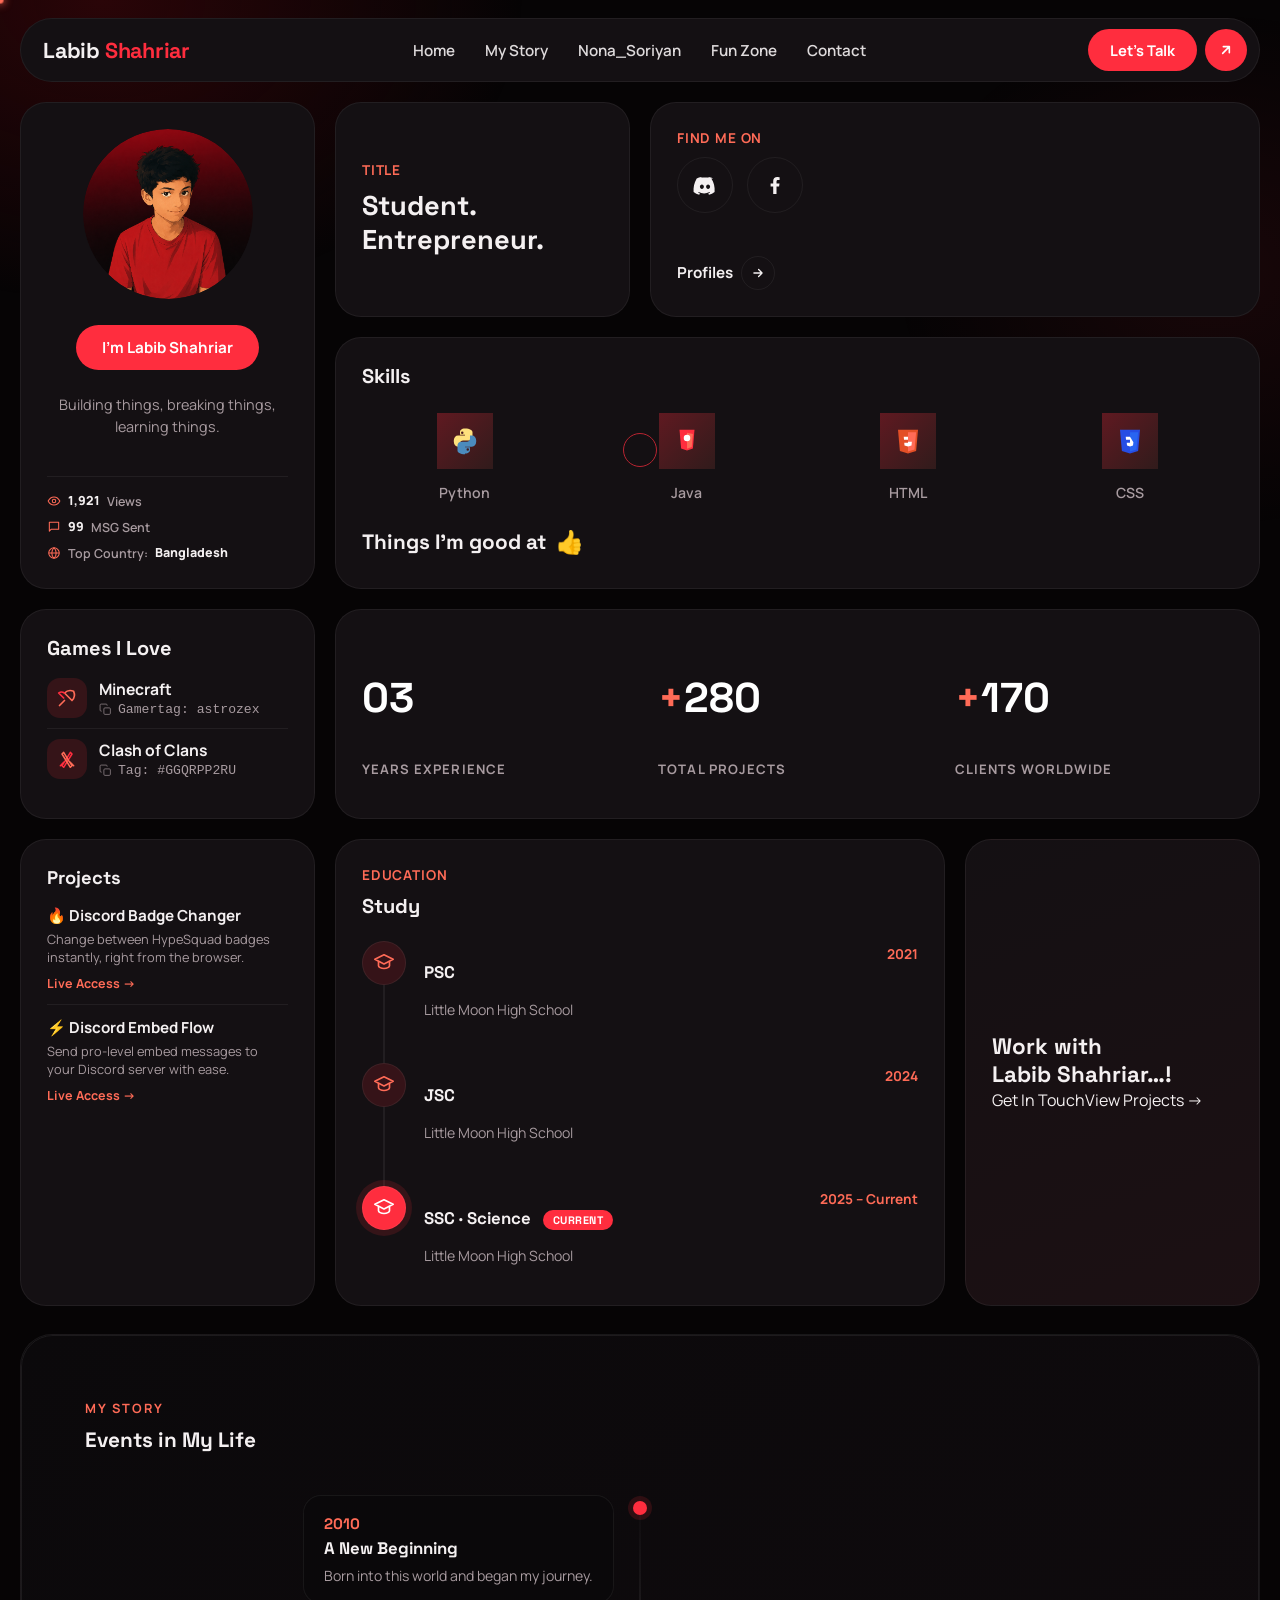
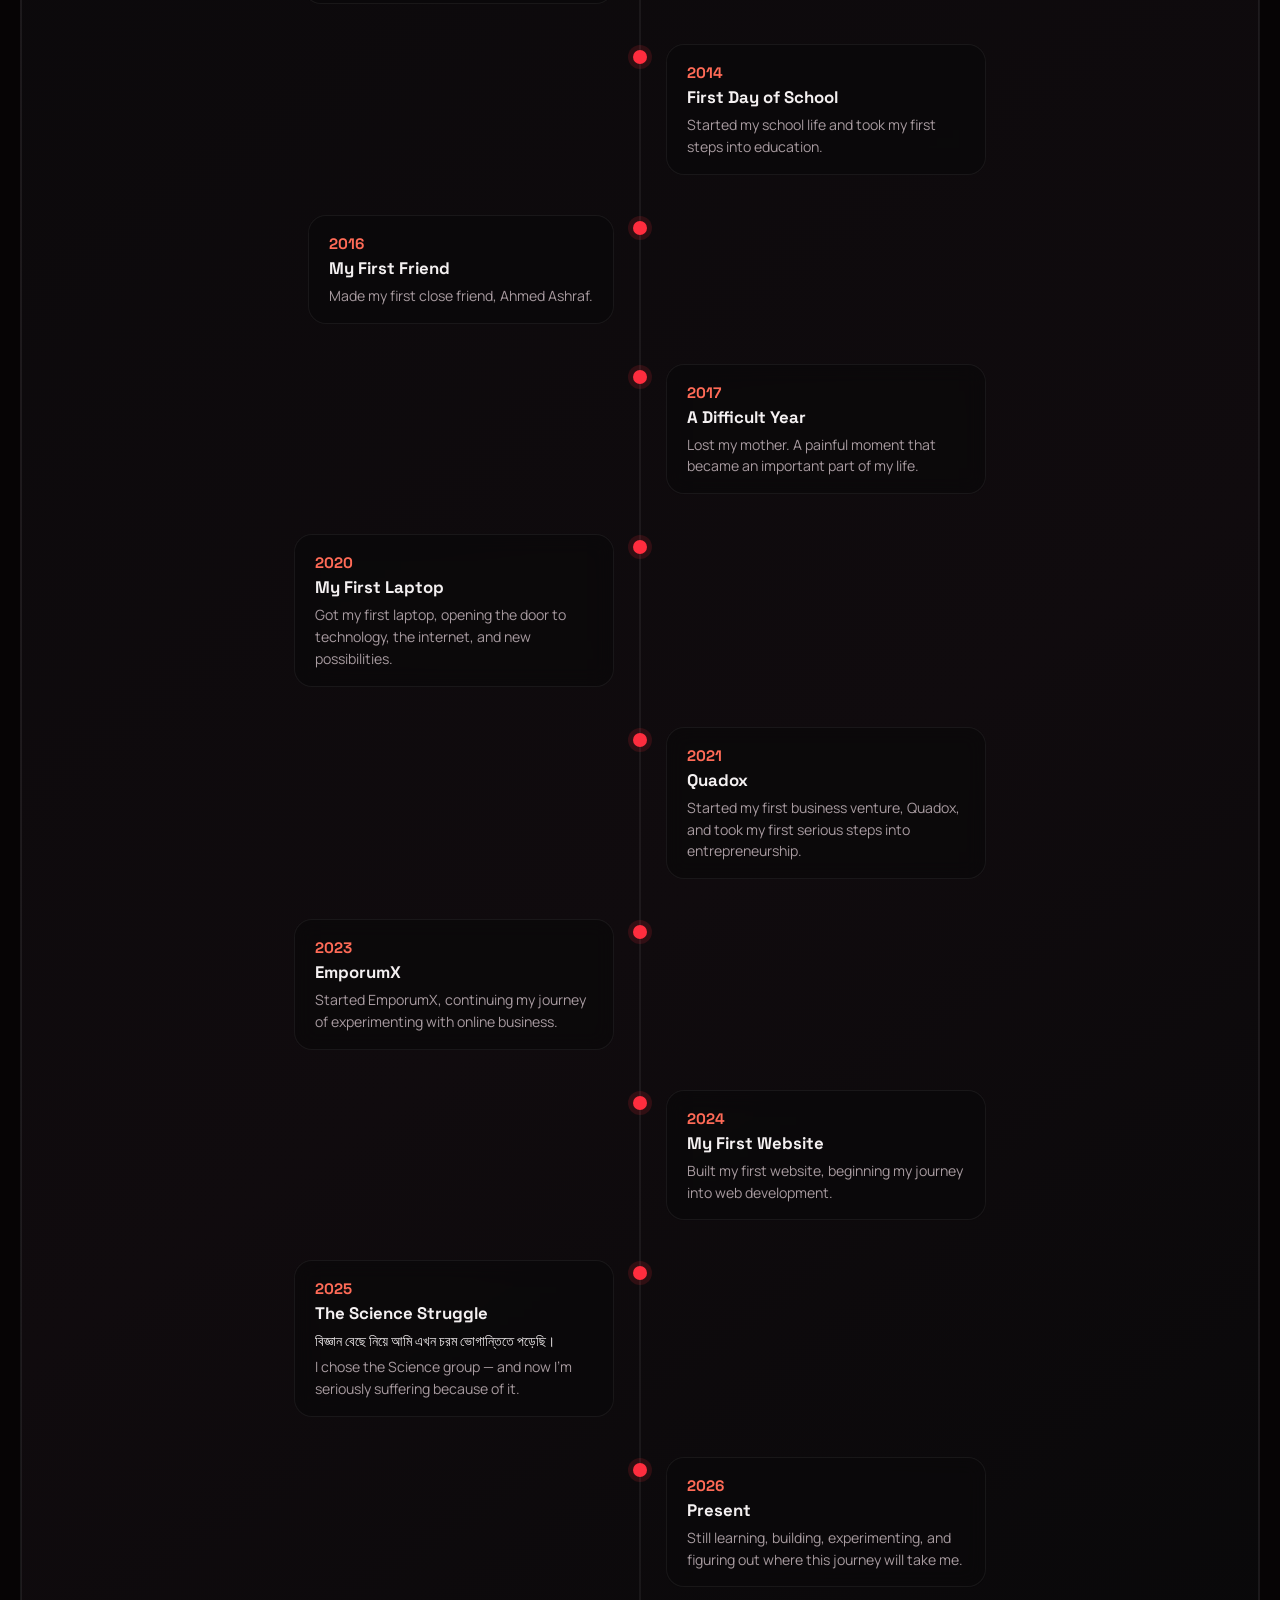
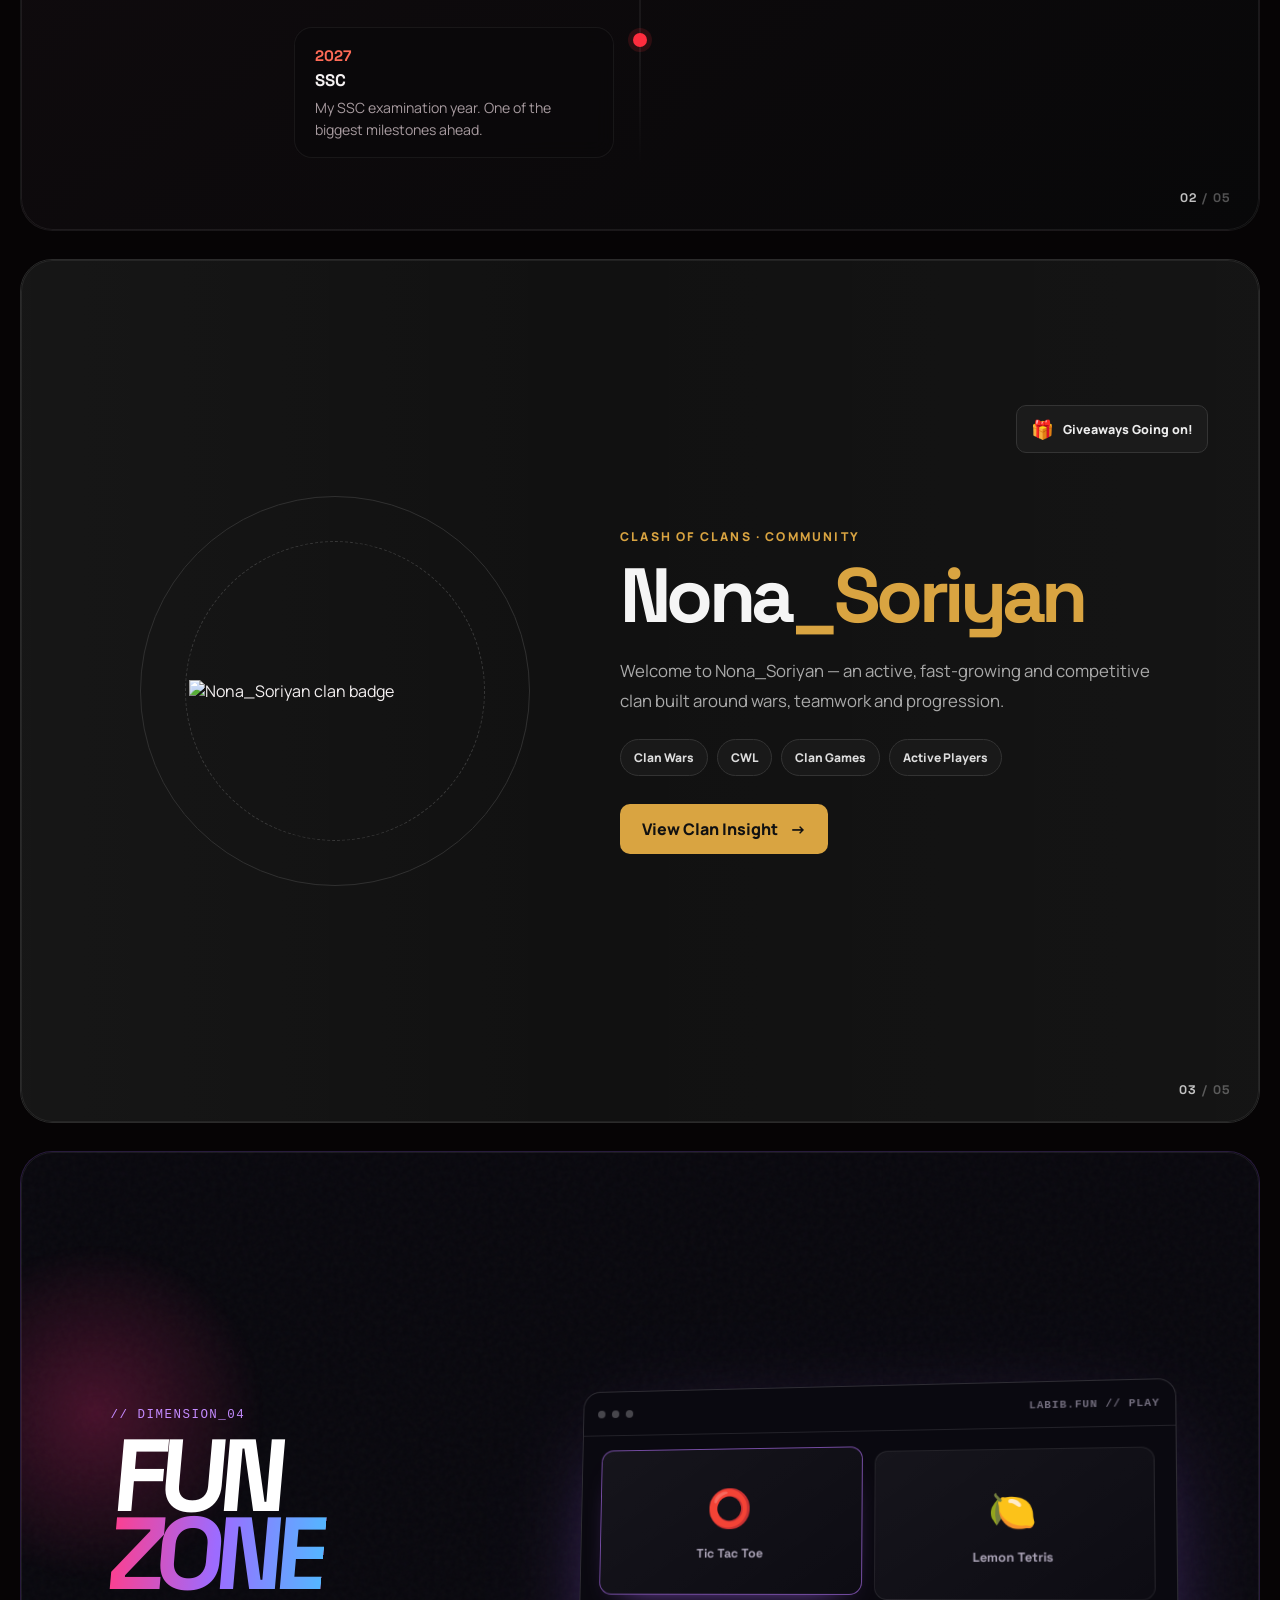
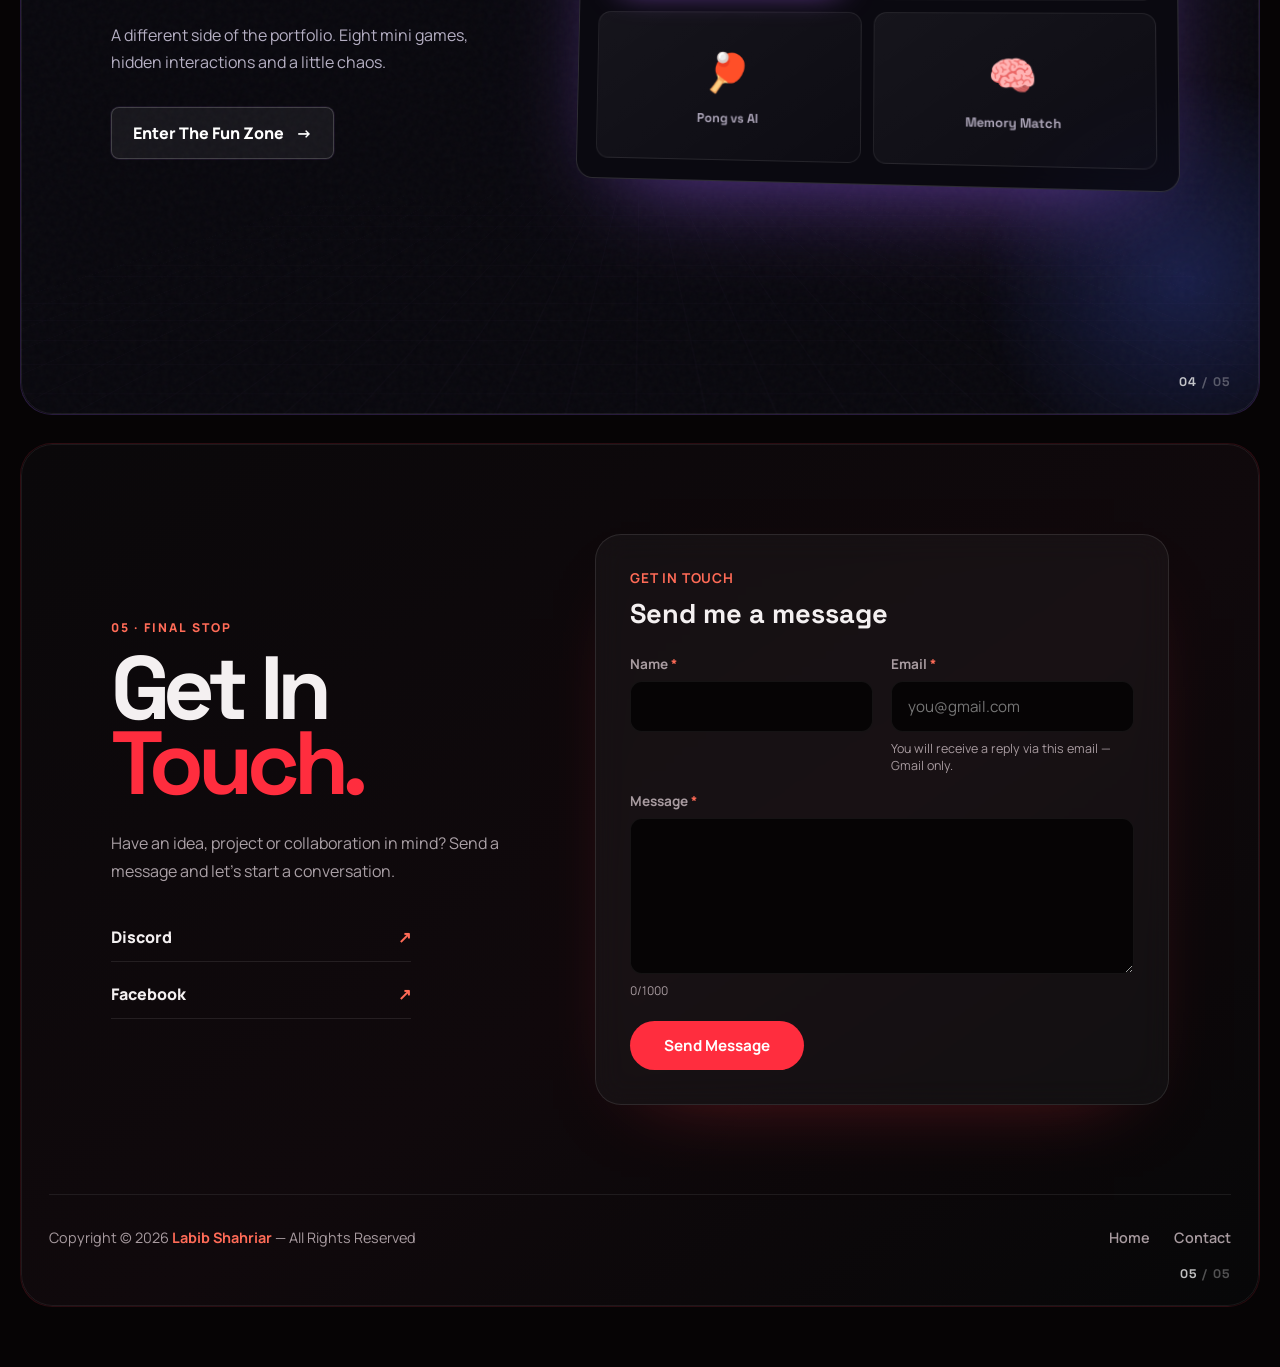
==== commit 4aa8b8a9: "Add files via upload" ====
--- a/index.html
+++ b/index.html
@@ -1,25 +1,24 @@
 <!DOCTYPE html>
+
 <html lang="en">
 <head>
-<meta charset="UTF-8" />
-<meta name="viewport" content="width=device-width, initial-scale=1.0" />
-<title>Labib Shahriar | Student · Entrepreneur · Founder of Codium</title>
-<meta name="description" content="Labib Shahriar — Student and Entrepreneur, Founder of Codium. Alumnus of Little Moon High School. Also known online as astrozex / Indiagnito." />
-<meta name="keywords" content="Labib Shahriar, Little Moon High School, Astrozex, Indiagnito, Codium, labib.fun" />
-<meta name="robots" content="index, follow" />
-<meta name="author" content="Labib Shahriar" />
-<link rel="canonical" href="https://labib.fun/" />
-
-<meta property="og:type" content="website" />
-<meta property="og:title" content="Labib Shahriar | Student · Entrepreneur · Founder of Codium" />
-<meta property="og:description" content="Student and Entrepreneur, Founder of Codium. Alumnus of Little Moon High School." />
-<meta property="og:url" content="https://labib.fun/" />
-<meta property="og:image" content="https://labib.fun/image1.png" />
-<meta name="twitter:card" content="summary" />
-<meta name="twitter:title" content="Labib Shahriar" />
-<meta name="twitter:description" content="Student and Entrepreneur, Founder of Codium." />
-<meta name="twitter:image" content="https://labib.fun/image1.png" />
-
+<meta charset="utf-8"/>
+<meta content="width=device-width, initial-scale=1.0" name="viewport"/>
+<title>Labib Shahriar | Student · Entrepreneur</title>
+<meta content="Labib Shahriar — Student and Entrepreneur. Alumnus of Little Moon High School. Also known online as astrozex / Indiagnito." name="description"/>
+<meta content="Labib Shahriar, Little Moon High School, Astrozex, Indiagnito, Codium, labib.fun" name="keywords"/>
+<meta content="index, follow" name="robots"/>
+<meta content="Labib Shahriar" name="author"/>
+<link href="https://labib.fun/" rel="canonical"/>
+<meta content="website" property="og:type"/>
+<meta content="Labib Shahriar | Student · Entrepreneur" property="og:title"/>
+<meta content="Student and Entrepreneur. Alumnus of Little Moon High School." property="og:description"/>
+<meta content="https://labib.fun/" property="og:url"/>
+<meta content="https://labib.fun/image1.png" property="og:image"/>
+<meta content="summary" name="twitter:card"/>
+<meta content="Labib Shahriar" name="twitter:title"/>
+<meta content="Student and Entrepreneur, Founder of Codium." name="twitter:description"/>
+<meta content="https://labib.fun/image1.png" name="twitter:image"/>
 <script type="application/ld+json">
 {
   "@context": "https://schema.org",
@@ -40,560 +39,457 @@
   ]
 }
 </script>
-
-<link rel="preconnect" href="https://fonts.googleapis.com">
-<link rel="preconnect" href="https://fonts.gstatic.com" crossorigin>
-<link href="https://fonts.googleapis.com/css2?family=Space+Grotesk:wght@500;700&family=Manrope:wght@400;500;600;700;800&display=swap" rel="stylesheet">
-<link rel="stylesheet" href="style.css" />
+<link href="https://fonts.googleapis.com" rel="preconnect"/>
+<link crossorigin="" href="https://fonts.gstatic.com" rel="preconnect"/>
+<link href="https://fonts.googleapis.com/css2?family=Space+Grotesk:wght@500;700&amp;family=Manrope:wght@400;500;600;700;800&amp;display=swap" rel="stylesheet"/>
+<link href="style.css" rel="stylesheet"/>
 </head>
 <body>
-
 <div class="scroll-progress" id="scrollProgress"></div>
 <div class="cursor-ring" id="cursorRing"></div>
 <div class="cursor-dot" id="cursorDot"></div>
-
 <div class="bg-glow"></div>
 <div class="dots-field" id="dotsField"></div>
-
 <div class="wrap">
-
-  <!-- ============ NAVBAR ============ -->
-  <header class="navbar">
-    <a href="#home" class="brand">Labib <span>Shahriar</span></a>
-
-    <nav class="nav-links" id="navLinks">
-      <a href="#home">Home</a>
-      <a href="#fluxcord">FluxCord</a>
-      <a href="#story">My Story</a>
-      <a href="#clan">Nona_Soriyan</a>
-      <a href="#funzone">Fun Zone</a>
-      <a href="#contact">Contact</a>
-    </nav>
-
-    <div class="nav-cta">
-      <a href="#contact" class="btn-pill">Let's Talk</a>
-      <a href="#contact" class="icon-btn" aria-label="Go to contact">
-        <svg width="16" height="16" viewBox="0 0 24 24" fill="none"><path d="M7 17L17 7M17 7H8M17 7V16" stroke="currentColor" stroke-width="2.4" stroke-linecap="round" stroke-linejoin="round"/></svg>
-      </a>
-      <button class="nav-toggle" id="navToggle" aria-label="Toggle menu">
-        <svg width="18" height="18" viewBox="0 0 24 24" fill="none"><path d="M4 6H20M4 12H20M4 18H20" stroke="currentColor" stroke-width="2.2" stroke-linecap="round"/></svg>
-      </button>
-    </div>
-  </header>
-
-  <!-- ============ PAGE 1 — HOME (10 EXISTING BOXES PRESERVED) ============ -->
-  <section class="portfolio-page home-page" id="home">
-  <main class="bento">
-
-    <!-- 1. Profile / Logo card -->
-    <section class="card profile-card">
-      <div class="avatar-ring">
-        <img src="image1.png" alt="Labib Shahriar" onerror="this.src='data:image/svg+xml;utf8,<svg xmlns=%22http://www.w3.org/2000/svg%22 width=%22200%22 height=%22200%22><rect width=%22200%22 height=%22200%22 fill=%22%23141013%22/><text x=%2250%25%22 y=%2255%25%22 font-size=%2270%22 fill=%22%23ff2d3e%22 text-anchor=%22middle%22 font-family=%22sans-serif%22>LS</text></svg>'" />
-      </div>
-      <button class="profile-name-btn" type="button">I'm Labib Shahriar</button>
-      <p class="tagline">Building things, breaking things, learning things.</p>
-      <div class="mini-stats">
-        <span class="mini-stat">
-          <svg viewBox="0 0 24 24" fill="none"><path d="M2 12s3.6-7 10-7 10 7 10 7-3.6 7-10 7-10-7-10-7z" stroke="currentColor" stroke-width="1.8" stroke-linejoin="round"/><circle cx="12" cy="12" r="3" stroke="currentColor" stroke-width="1.8"/></svg>
-          <span id="viewsCount" class="mini-stat-value"><span class="stat-inner">1,920</span></span> Views
+<!-- ============ NAVBAR ============ -->
+<header class="navbar">
+<a class="brand" href="#home">Labib <span>Shahriar</span></a>
+<nav class="nav-links" id="navLinks">
+<a href="#home">Home</a>
+<a href="#story">My Story</a>
+<a href="#clan">Nona_Soriyan</a>
+<a href="#funzone">Fun Zone</a>
+<a href="#contact">Contact</a>
+</nav>
+<div class="nav-cta">
+<a class="btn-pill" href="#contact">Let's Talk</a>
+<a aria-label="Go to contact" class="icon-btn" href="#contact">
+<svg fill="none" height="16" viewbox="0 0 24 24" width="16"><path d="M7 17L17 7M17 7H8M17 7V16" stroke="currentColor" stroke-linecap="round" stroke-linejoin="round" stroke-width="2.4"></path></svg>
+</a>
+<button aria-label="Toggle menu" class="nav-toggle" id="navToggle">
+<svg fill="none" height="18" viewbox="0 0 24 24" width="18"><path d="M4 6H20M4 12H20M4 18H20" stroke="currentColor" stroke-linecap="round" stroke-width="2.2"></path></svg>
+</button>
+</div>
+</header>
+<!-- ============ PAGE 1 — HOME (10 EXISTING BOXES PRESERVED) ============ -->
+<section class="portfolio-page home-page" id="home">
+<main class="bento">
+<!-- 1. Profile / Logo card -->
+<section class="card profile-card">
+<div class="avatar-ring">
+<img alt="Labib Shahriar" onerror="this.src='data:image/svg+xml;utf8,&lt;svg xmlns=%22http://www.w3.org/2000/svg%22 width=%22200%22 height=%22200%22&gt;&lt;rect width=%22200%22 height=%22200%22 fill=%22%23141013%22/&gt;&lt;text x=%2250%25%22 y=%2255%25%22 font-size=%2270%22 fill=%22%23ff2d3e%22 text-anchor=%22middle%22 font-family=%22sans-serif%22&gt;LS&lt;/text&gt;&lt;/svg&gt;'" src="image1.png"/>
+</div>
+<button class="profile-name-btn" type="button">I'm Labib Shahriar</button>
+<p class="tagline">Building things, breaking things, learning things.</p>
+<div class="mini-stats">
+<span class="mini-stat">
+<svg fill="none" viewbox="0 0 24 24"><path d="M2 12s3.6-7 10-7 10 7 10 7-3.6 7-10 7-10-7-10-7z" stroke="currentColor" stroke-linejoin="round" stroke-width="1.8"></path><circle cx="12" cy="12" r="3" stroke="currentColor" stroke-width="1.8"></circle></svg>
+<span class="mini-stat-value" id="viewsCount"><span class="stat-inner">1,920</span></span> Views
         </span>
-        <span class="mini-stat">
-          <svg viewBox="0 0 24 24" fill="none"><path d="M4 4h16v12H7l-3 3V4z" stroke="currentColor" stroke-width="1.8" stroke-linejoin="round"/></svg>
-          <span id="msgCount" class="mini-stat-value"><span class="stat-inner">99</span></span> MSG Sent
+<span class="mini-stat">
+<svg fill="none" viewbox="0 0 24 24"><path d="M4 4h16v12H7l-3 3V4z" stroke="currentColor" stroke-linejoin="round" stroke-width="1.8"></path></svg>
+<span class="mini-stat-value" id="msgCount"><span class="stat-inner">99</span></span> MSG Sent
         </span>
-        <span class="mini-stat">
-          <svg viewBox="0 0 24 24" fill="none"><circle cx="12" cy="12" r="9" stroke="currentColor" stroke-width="1.8"/><path d="M3 12h18M12 3c2.5 2.5 3.8 5.8 3.8 9s-1.3 6.5-3.8 9c-2.5-2.5-3.8-5.8-3.8-9s1.3-6.5 3.8-9z" stroke="currentColor" stroke-width="1.8"/></svg>
+<span class="mini-stat">
+<svg fill="none" viewbox="0 0 24 24"><circle cx="12" cy="12" r="9" stroke="currentColor" stroke-width="1.8"></circle><path d="M3 12h18M12 3c2.5 2.5 3.8 5.8 3.8 9s-1.3 6.5-3.8 9c-2.5-2.5-3.8-5.8-3.8-9s1.3-6.5 3.8-9z" stroke="currentColor" stroke-width="1.8"></path></svg>
           Top Country: <span class="mini-stat-value">Bangladesh</span>
-        </span>
-      </div>
-    </section>
-
-    <!-- 2. Title card -->
-    <section class="card title-card">
-      <p class="card-label">Title</p>
-      <h1 class="card-heading">Student.<br />Entrepreneur.</h1>
-    </section>
-
-    <!-- 3. Profiles card -->
-    <section class="card profiles-card">
-      <div>
-        <p class="card-label">Find Me On</p>
-        <div class="profile-icons">
-          <a href="https://discord.com/users/539410367240208384" target="_blank" rel="noopener" aria-label="Discord">
-            <svg viewBox="0 0 24 24" fill="none"><path d="M20.3 5.4A18 18 0 0015.6 4l-.3.5a13 13 0 013.9 1.6c-1.6-.8-3.2-1.3-4.9-1.5a12 12 0 00-4.6 0c-1.7.2-3.3.7-4.9 1.5A13 13 0 018.7 4.5L8.4 4a18 18 0 00-4.7 1.4C1 10 .3 14.5.6 18.9a18 18 0 005.6 2.8l.8-1.3a11 11 0 01-1.9-.9l.5-.4c3.6 1.7 7.5 1.7 11 0l.5.4c-.6.4-1.2.6-1.9.9l.8 1.3a18 18 0 005.6-2.8c.4-5.1-.7-9.6-3.3-13.5zM8.9 15.9c-1.1 0-2-1-2-2.2s.9-2.2 2-2.2 2 1 2 2.2-.9 2.2-2 2.2zm6.2 0c-1.1 0-2-1-2-2.2s.9-2.2 2-2.2 2 1 2 2.2-.9 2.2-2 2.2z" fill="currentColor"/></svg>
-          </a>
-          <a href="https://www.facebook.com/labibiscool" target="_blank" rel="noopener" aria-label="Facebook">
-            <svg viewBox="0 0 24 24" fill="none"><path d="M13.5 21v-7.6h2.6l.4-3H13.5V8.4c0-.9.3-1.5 1.6-1.5H16.6V4.2A22 22 0 0014.2 4c-2.4 0-4 1.4-4 4v2.4H7.6v3H10.2V21h3.3z" fill="currentColor"/></svg>
-          </a>
-        </div>
-      </div>
-      <div class="profiles-footer">
-        <a class="more-link" href="https://fluxcord.store/" target="_blank" rel="noopener">
+</span>
+</div>
+</section>
+<!-- 2. Title card -->
+<section class="card title-card">
+<p class="card-label">Title</p>
+<h1 class="card-heading">Student.<br/>Entrepreneur.</h1>
+</section>
+<!-- 3. Profiles card -->
+<section class="card profiles-card">
+<div>
+<p class="card-label">Find Me On</p>
+<div class="profile-icons">
+<a aria-label="Discord" href="https://discord.com/users/539410367240208384" rel="noopener" target="_blank">
+<svg fill="none" viewbox="0 0 24 24"><path d="M20.3 5.4A18 18 0 0015.6 4l-.3.5a13 13 0 013.9 1.6c-1.6-.8-3.2-1.3-4.9-1.5a12 12 0 00-4.6 0c-1.7.2-3.3.7-4.9 1.5A13 13 0 018.7 4.5L8.4 4a18 18 0 00-4.7 1.4C1 10 .3 14.5.6 18.9a18 18 0 005.6 2.8l.8-1.3a11 11 0 01-1.9-.9l.5-.4c3.6 1.7 7.5 1.7 11 0l.5.4c-.6.4-1.2.6-1.9.9l.8 1.3a18 18 0 005.6-2.8c.4-5.1-.7-9.6-3.3-13.5zM8.9 15.9c-1.1 0-2-1-2-2.2s.9-2.2 2-2.2 2 1 2 2.2-.9 2.2-2 2.2zm6.2 0c-1.1 0-2-1-2-2.2s.9-2.2 2-2.2 2 1 2 2.2-.9 2.2-2 2.2z" fill="currentColor"></path></svg>
+</a>
+<a aria-label="Facebook" href="https://www.facebook.com/labibiscool" rel="noopener" target="_blank">
+<svg fill="none" viewbox="0 0 24 24"><path d="M13.5 21v-7.6h2.6l.4-3H13.5V8.4c0-.9.3-1.5 1.6-1.5H16.6V4.2A22 22 0 0014.2 4c-2.4 0-4 1.4-4 4v2.4H7.6v3H10.2V21h3.3z" fill="currentColor"></path></svg>
+</a>
+</div>
+</div>
+<div class="profiles-footer">
+<a class="more-link" href="https://fluxcord.store/" rel="noopener" target="_blank">
           Profiles
           <span class="arrow-circle">
-            <svg width="14" height="14" viewBox="0 0 24 24" fill="none"><path d="M5 12H19M19 12L13 6M19 12L13 18" stroke="currentColor" stroke-width="2.2" stroke-linecap="round" stroke-linejoin="round"/></svg>
-          </span>
-        </a>
-      </div>
-    </section>
-
-    <!-- 4. Founder of Codium card -->
-    <section class="card founder-card">
-      <div class="founder-marquee">
-        <div class="founder-marquee-track">
-          <span><span class="star">⭐</span> Founder of FluxCord <span class="star">⭐</span></span>
-          <span><span class="star">⭐</span> Founder of Fluxcord <span class="star">⭐</span></span>
-          <span><span class="star">⭐</span> Founder of FluxCord <span class="star">⭐</span></span>
-          <span><span class="star">⭐</span> Founder of FluxCord <span class="star">⭐</span></span>
-        </div>
-      </div>
-      <a class="founder-link" href="https://fluxcord.store/" target="_blank" rel="noopener">Visit My Website →</a>
-    </section>
-
-    <!-- 6. Skills card -->
-    <section class="card skills-card">
-      <h2 class="card-heading" style="font-size:1.25rem;">Skills</h2>
-      <div class="skills-grid">
-        <div class="skill-item">
-          <div class="skill-icon">
-            <svg viewBox="0 0 24 24" fill="none"><path d="M12 2C9 2 8 3.5 8 5v2h4v.5H6.5C4.5 7.5 3 9 3 12s1.5 4.5 3.5 4.5H8V14c0-1.5 1-2.5 2.5-2.5h4.5c1.7 0 3-1.3 3-3V5c0-1.5-2-3-6-3zm-2.2 2.3a1 1 0 110 2 1 1 0 010-2z" fill="#ffe17d"/><path d="M12 22c3 0 4-1.5 4-3v-2h-4v-.5h5.5C19.5 16.5 21 15 21 12s-1.5-4.5-3.5-4.5H16V10c0 1.5-1 2.5-2.5 2.5H9c-1.7 0-3 1.3-3 3v4c0 1.5 2 3 6 3zm2.2-2.3a1 1 0 110-2 1 1 0 010 2z" fill="#4b8bbe"/></svg>
-          </div>
-          <span>Python</span>
-        </div>
-        <div class="skill-item">
-          <div class="skill-icon">
-            <svg viewBox="0 0 24 24" fill="none"><path d="M6 3l1.3 15L12 19.6 16.7 18 18 3H6z" fill="#ff2d3e"/><path d="M12 5.4v12.7l3.8-1.3.9-10.4L12 5.4z" fill="#ff6b57"/><circle cx="12" cy="9.5" r="2.6" fill="#fff"/></svg>
-          </div>
-          <span>Java</span>
-        </div>
-        <div class="skill-item">
-          <div class="skill-icon">
-            <svg viewBox="0 0 24 24" fill="none"><path d="M4 3l1.5 17L12 22l6.5-2L20 3H4z" fill="#e34f26"/><path d="M12 5v15.4l5.2-1.6L18.5 5H12z" fill="#ff6b57"/><path d="M12 8.6H8.6l.2 2.4H12v2.3H9l.2 2.3 2.8.8 2.8-.8.3-3H12" fill="#fff"/></svg>
-          </div>
-          <span>HTML</span>
-        </div>
-        <div class="skill-item">
-          <div class="skill-icon">
-            <svg viewBox="0 0 24 24" fill="none"><path d="M4 3l1.5 17L12 22l6.5-2L20 3H4z" fill="#264de4"/><path d="M12 5v15.4l5.2-1.6L18.5 5H12z" fill="#2965f1"/><path d="M12 8.6H8.6l.2 2.4H12v2.3H9.4l.2 2.3 2.4.8 2.4-.8.3-2.7" fill="#fff"/></svg>
-          </div>
-          <span>CSS</span>
-        </div>
-      </div>
-      <div class="good-at">
+<svg fill="none" height="14" viewbox="0 0 24 24" width="14"><path d="M5 12H19M19 12L13 6M19 12L13 18" stroke="currentColor" stroke-linecap="round" stroke-linejoin="round" stroke-width="2.2"></path></svg>
+</span>
+</a>
+</div>
+</section>
+<!-- 4. Founder of Codium card -->
+<!-- 6. Skills card -->
+<section class="card skills-card">
+<h2 class="card-heading" style="font-size:1.25rem;">Skills</h2>
+<div class="skills-grid">
+<div class="skill-item">
+<div class="skill-icon">
+<svg fill="none" viewbox="0 0 24 24"><path d="M12 2C9 2 8 3.5 8 5v2h4v.5H6.5C4.5 7.5 3 9 3 12s1.5 4.5 3.5 4.5H8V14c0-1.5 1-2.5 2.5-2.5h4.5c1.7 0 3-1.3 3-3V5c0-1.5-2-3-6-3zm-2.2 2.3a1 1 0 110 2 1 1 0 010-2z" fill="#ffe17d"></path><path d="M12 22c3 0 4-1.5 4-3v-2h-4v-.5h5.5C19.5 16.5 21 15 21 12s-1.5-4.5-3.5-4.5H16V10c0 1.5-1 2.5-2.5 2.5H9c-1.7 0-3 1.3-3 3v4c0 1.5 2 3 6 3zm2.2-2.3a1 1 0 110-2 1 1 0 010 2z" fill="#4b8bbe"></path></svg>
+</div>
+<span>Python</span>
+</div>
+<div class="skill-item">
+<div class="skill-icon">
+<svg fill="none" viewbox="0 0 24 24"><path d="M6 3l1.3 15L12 19.6 16.7 18 18 3H6z" fill="#ff2d3e"></path><path d="M12 5.4v12.7l3.8-1.3.9-10.4L12 5.4z" fill="#ff6b57"></path><circle cx="12" cy="9.5" fill="#fff" r="2.6"></circle></svg>
+</div>
+<span>Java</span>
+</div>
+<div class="skill-item">
+<div class="skill-icon">
+<svg fill="none" viewbox="0 0 24 24"><path d="M4 3l1.5 17L12 22l6.5-2L20 3H4z" fill="#e34f26"></path><path d="M12 5v15.4l5.2-1.6L18.5 5H12z" fill="#ff6b57"></path><path d="M12 8.6H8.6l.2 2.4H12v2.3H9l.2 2.3 2.8.8 2.8-.8.3-3H12" fill="#fff"></path></svg>
+</div>
+<span>HTML</span>
+</div>
+<div class="skill-item">
+<div class="skill-icon">
+<svg fill="none" viewbox="0 0 24 24"><path d="M4 3l1.5 17L12 22l6.5-2L20 3H4z" fill="#264de4"></path><path d="M12 5v15.4l5.2-1.6L18.5 5H12z" fill="#2965f1"></path><path d="M12 8.6H8.6l.2 2.4H12v2.3H9.4l.2 2.3 2.4.8 2.4-.8.3-2.7" fill="#fff"></path></svg>
+</div>
+<span>CSS</span>
+</div>
+</div>
+<div class="good-at">
         Things I'm good at <span class="thumbs">👍</span>
-      </div>
-    </section>
-
-    <!-- 7. Stats card -->
-    <section class="card stats-card">
-      <div class="stat-block">
-        <p class="stat-number">03</p>
-        <p class="stat-label">Years Experience</p>
-      </div>
-      <div class="stat-block">
-        <p class="stat-number">+129</p>
-        <p class="stat-label">Total Projects</p>
-      </div>
-      <div class="stat-block">
-        <p class="stat-number">+100</p>
-        <p class="stat-label">Clients Worldwide</p>
-      </div>
-    </section>
-
-    <!-- 5. Games I Love card -->
-    <section class="card games-card" id="games">
-      <h2 class="card-heading" style="font-size:1.25rem;">Games I Love</h2>
-
-      <div class="games-list">
-        <div class="game-item">
-          <div class="game-icon icon-pickaxe">
-            <svg viewBox="0 0 24 24" fill="none"><path d="M3 21l6-6M20 4c-3.5-1.5-8-1-11 2l9 9c3-3 3.5-7.5 2-11z" stroke="#ff6b57" stroke-width="2" stroke-linecap="round" stroke-linejoin="round"/><path d="M9 6c-3-2-6-1-7 0l6 6" stroke="#ff2d3e" stroke-width="2" stroke-linecap="round" stroke-linejoin="round"/></svg>
-          </div>
-          <div class="game-info">
-            <span class="game-name">Minecraft</span>
-            <button class="copy-tag" type="button" data-copy="astrozex" aria-label="Copy Minecraft gamertag">
-              <svg viewBox="0 0 24 24" fill="none"><rect x="9" y="9" width="12" height="12" rx="2" stroke="currentColor" stroke-width="1.7"/><path d="M5 15H4a2 2 0 01-2-2V4a2 2 0 012-2h9a2 2 0 012 2v1" stroke="currentColor" stroke-width="1.7"/></svg>
-              <span class="copy-text">Gamertag: astrozex</span>
-            </button>
-          </div>
-        </div>
-
-        <div class="game-item">
-          <div class="game-icon icon-swords">
-            <svg viewBox="0 0 24 24" fill="none">
-              <g class="sword-a"><path d="M4 20l6-6M10 14l6-10 2 2-10 16-2-2z" stroke="#ff2d3e" stroke-width="1.8" stroke-linecap="round" stroke-linejoin="round"/></g>
-              <g class="sword-b"><path d="M20 20l-6-6M14 14L8 4 6 6l10 16 2-2z" stroke="#ff6b57" stroke-width="1.8" stroke-linecap="round" stroke-linejoin="round"/></g>
-            </svg>
-          </div>
-          <div class="game-info">
-            <span class="game-name">Clash of Clans</span>
-            <button class="copy-tag" type="button" data-copy="#GGQRPP2RU" aria-label="Copy Clash of Clans tag">
-              <svg viewBox="0 0 24 24" fill="none"><rect x="9" y="9" width="12" height="12" rx="2" stroke="currentColor" stroke-width="1.7"/><path d="M5 15H4a2 2 0 01-2-2V4a2 2 0 012-2h9a2 2 0 012 2v1" stroke="currentColor" stroke-width="1.7"/></svg>
-              <span class="copy-text">Tag: #GGQRPP2RU</span>
-            </button>
-          </div>
-        </div>
-      </div>
-    </section>
-
-    <!-- Projects card -->
-    <section class="card projects-card">
-      <h2 class="card-heading" style="font-size:1.15rem;">Projects</h2>
-
-      <div class="project-item">
-        <span class="project-name">🔥 Discord Badge Changer</span>
-        <span class="project-desc">Change between HypeSquad badges instantly, right from the browser.</span>
-        <a class="project-link" href="https://l4bibshahriar.github.io/discord-hypesquad-badge/" target="_blank" rel="noopener">Live Access →</a>
-      </div>
-
-      <div class="project-item">
-        <span class="project-name">⚡ Discord Embed Flow</span>
-        <span class="project-desc">Send pro-level embed messages to your Discord server with ease.</span>
-        <a class="project-link" href="https://l4bibshahriar.github.io/Embed-Flow/" target="_blank" rel="noopener">Live Access →</a>
-      </div>
-    </section>
-
-    <!-- 8. Study card -->
-    <section class="card study-card" id="study">
-      <p class="card-label">Education</p>
-      <h2 class="card-heading" style="font-size:1.25rem;">Study</h2>
-
-      <div class="timeline">
-
-        <div class="timeline-item">
-          <div class="timeline-marker">
-            <div class="timeline-dot">
-              <svg viewBox="0 0 24 24" fill="none"><path d="M2 8l10-5 10 5-10 5-10-5z" stroke="#ff6b57" stroke-width="1.8" stroke-linejoin="round"/><path d="M6 10.5V15c0 1.5 2.7 3 6 3s6-1.5 6-3v-4.5" stroke="#ff6b57" stroke-width="1.8" stroke-linecap="round" stroke-linejoin="round"/></svg>
-            </div>
-            <div class="timeline-line"></div>
-          </div>
-          <div class="timeline-body">
-            <div>
-              <p class="timeline-title">PSC</p>
-              <p class="timeline-sub">Little Moon High School</p>
-            </div>
-            <span class="timeline-year">2021</span>
-          </div>
-        </div>
-
-        <div class="timeline-item">
-          <div class="timeline-marker">
-            <div class="timeline-dot">
-              <svg viewBox="0 0 24 24" fill="none"><path d="M2 8l10-5 10 5-10 5-10-5z" stroke="#ff6b57" stroke-width="1.8" stroke-linejoin="round"/><path d="M6 10.5V15c0 1.5 2.7 3 6 3s6-1.5 6-3v-4.5" stroke="#ff6b57" stroke-width="1.8" stroke-linecap="round" stroke-linejoin="round"/></svg>
-            </div>
-            <div class="timeline-line"></div>
-          </div>
-          <div class="timeline-body">
-            <div>
-              <p class="timeline-title">JSC</p>
-              <p class="timeline-sub">Little Moon High School</p>
-            </div>
-            <span class="timeline-year">2024</span>
-          </div>
-        </div>
-
-        <div class="timeline-item current">
-          <div class="timeline-marker">
-            <div class="timeline-dot">
-              <svg viewBox="0 0 24 24" fill="none"><path d="M2 8l10-5 10 5-10 5-10-5z" stroke="#fff" stroke-width="1.8" stroke-linejoin="round"/><path d="M6 10.5V15c0 1.5 2.7 3 6 3s6-1.5 6-3v-4.5" stroke="#fff" stroke-width="1.8" stroke-linecap="round" stroke-linejoin="round"/></svg>
-            </div>
-            <div class="timeline-line"></div>
-          </div>
-          <div class="timeline-body">
-            <div>
-              <p class="timeline-title">SSC · Science <span class="current-badge">Current</span></p>
-              <p class="timeline-sub">Little Moon High School</p>
-            </div>
-            <span class="timeline-year">2025 – Current</span>
-          </div>
-        </div>
-
-      </div>
-    </section>
-
-    <!-- 9. Work with card -->
-    <section class="card work-card">
-      <h2 class="card-heading">Work with<br />Labib Shahriar…!</h2>
-      <a class="more-link" href="#contact">
-        Get In Touch
-        <span class="arrow-circle">
-          <svg width="14" height="14" viewBox="0 0 24 24" fill="none"><path d="M5 12H19M19 12L13 6M19 12L13 18" stroke="currentColor" stroke-width="2.2" stroke-linecap="round" stroke-linejoin="round"/></svg>
-        </span>
-      </a>
-    </section>
-
-  </main>
-  </section>
-
-  <!-- ============ PAGE 2 — FLUXCORD ============ -->
-  <section class="portfolio-page fluxcord-page" id="fluxcord">
-    <div class="fluxcord-orbit orbit-a"></div>
-    <div class="fluxcord-orbit orbit-b"></div>
-    <div class="fluxcord-grid"></div>
-    <div class="fluxcord-content">
-      <div class="fluxcord-brand-side reveal-item">
-        <div class="fluxcord-logo-halo"></div>
-        <img src="image3.png" alt="FluxCord logo" class="fluxcord-logo-float" />
-        <span class="fluxcord-kicker">DIGITAL LIBRARY · 01</span>
-      </div>
-      <div class="fluxcord-copy reveal-item">
-        <p class="fluxcord-eyebrow">A NEW CHAPTER BY LABIB</p>
-        <h2>Flux<span>Cord</span></h2>
-        <p class="fluxcord-desc">Premium e-books for students, creators and digital entrepreneurs.</p>
-        <p class="fluxcord-slogan">🔥 START SMALL, EARN BIG</p>
-        <a class="fluxcord-btn" href="https://fluxcord.store" target="_blank" rel="noopener">View E-Books <span>→</span></a>
-      </div>
-    </div>
-    <div class="book-stream" aria-hidden="true">
-      <span class="book-card book-1">E</span>
-      <span class="book-card book-2">BOOK</span>
-      <span class="book-card book-3">01</span>
-      <span class="book-card book-4">PDF</span>
-      <span class="book-card book-5">+</span>
-      <span class="book-card book-6">READ</span>
-    </div>
-    <div class="page-index">02 <span>/ 06</span></div>
-  </section>
-
-  <!-- ============ PAGE 3 — MY STORY ============ -->
-  <section class="portfolio-page story-page" id="story">
-
-  <!-- ============ LIFE TIMELINE ============ -->
-  <section class="card life-timeline-card">
-    <p class="card-label">My Story</p>
-    <h2 class="card-heading" style="font-size:1.3rem;">Events in My Life</h2>
-
-    <div class="life-timeline">
-      <div class="lt-item lt-left">
-        <div class="lt-dot"></div>
-        <div class="lt-content">
-          <span class="lt-year">2010</span>
-          <h3 class="lt-title">A New Beginning</h3>
-          <p class="lt-desc">Born into this world and began my journey.</p>
-        </div>
-      </div>
-
-      <div class="lt-item lt-right">
-        <div class="lt-dot"></div>
-        <div class="lt-content">
-          <span class="lt-year">2014</span>
-          <h3 class="lt-title">First Day of School</h3>
-          <p class="lt-desc">Started my school life and took my first steps into education.</p>
-        </div>
-      </div>
-
-      <div class="lt-item lt-left">
-        <div class="lt-dot"></div>
-        <div class="lt-content">
-          <span class="lt-year">2016</span>
-          <h3 class="lt-title">My First Friend</h3>
-          <p class="lt-desc">Made my first close friend, Ahmed Ashraf.</p>
-        </div>
-      </div>
-
-      <div class="lt-item lt-right">
-        <div class="lt-dot"></div>
-        <div class="lt-content">
-          <span class="lt-year">2017</span>
-          <h3 class="lt-title">A Difficult Year</h3>
-          <p class="lt-desc">Lost my mother. A painful moment that became an important part of my life.</p>
-        </div>
-      </div>
-
-      <div class="lt-item lt-left">
-        <div class="lt-dot"></div>
-        <div class="lt-content">
-          <span class="lt-year">2020</span>
-          <h3 class="lt-title">My First Laptop</h3>
-          <p class="lt-desc">Got my first laptop, opening the door to technology, the internet, and new possibilities.</p>
-        </div>
-      </div>
-
-      <div class="lt-item lt-right">
-        <div class="lt-dot"></div>
-        <div class="lt-content">
-          <span class="lt-year">2021</span>
-          <h3 class="lt-title">Quadox</h3>
-          <p class="lt-desc">Started my first business venture, Quadox, and took my first serious steps into entrepreneurship.</p>
-        </div>
-      </div>
-
-      <div class="lt-item lt-left">
-        <div class="lt-dot"></div>
-        <div class="lt-content">
-          <span class="lt-year">2023</span>
-          <h3 class="lt-title">EmporumX</h3>
-          <p class="lt-desc">Started EmporumX, continuing my journey of experimenting with online business.</p>
-        </div>
-      </div>
-
-      <div class="lt-item lt-right">
-        <div class="lt-dot"></div>
-        <div class="lt-content">
-          <span class="lt-year">2024</span>
-          <h3 class="lt-title">My First Website</h3>
-          <p class="lt-desc">Built my first website, beginning my journey into web development.</p>
-        </div>
-      </div>
-
-      <div class="lt-item lt-left">
-        <div class="lt-dot"></div>
-        <div class="lt-content">
-          <span class="lt-year">2025</span>
-          <h3 class="lt-title">The Science Struggle</h3>
-          <p class="lt-desc lt-bn">বিজ্ঞান বেছে নিয়ে আমি এখন চরম ভোগান্তিতে পড়েছি।</p>
-          <p class="lt-desc">I chose the Science group — and now I'm seriously suffering because of it.</p>
-        </div>
-      </div>
-
-      <div class="lt-item lt-right">
-        <div class="lt-dot"></div>
-        <div class="lt-content">
-          <span class="lt-year">2026</span>
-          <h3 class="lt-title">Present</h3>
-          <p class="lt-desc">Still learning, building, experimenting, and figuring out where this journey will take me.</p>
-        </div>
-      </div>
-
-      <div class="lt-item lt-left">
-        <div class="lt-dot"></div>
-        <div class="lt-content">
-          <span class="lt-year">2027</span>
-          <h3 class="lt-title">SSC</h3>
-          <p class="lt-desc">My SSC examination year. One of the biggest milestones ahead.</p>
-        </div>
-      </div>
-    </div>
-  </section>
-  </section>
-
-  <!-- ============ PAGE 4 — NONA_SORIYAN ============ -->
-  <section class="portfolio-page clan-page" id="clan">
-    <div class="clan-page-bg"></div>
-    <div class="clan-page-inner">
-      <div class="clan-visual reveal-item">
-        <div class="clan-ring ring-one"></div>
-        <div class="clan-ring ring-two"></div>
-        <img src="image2.png" alt="Nona_soriyan clan badge" class="clan-page-logo" />
-      </div>
-      <div class="clan-page-copy reveal-item">
-        <p class="clan-page-eyebrow">CLASH OF CLANS · COMMUNITY</p>
-        <h2>Nona<span>_soriyan</span></h2>
-        <p>Welcome to Nona_soriyan — an active, fast-growing and competitive clan built around wars, teamwork and progression.</p>
-        <div class="clan-feature-row">
-          <span>Clan Wars</span><span>CWL</span><span>Clan Games</span><span>Active Players</span>
-        </div>
-        <a class="clan-page-btn" href="clash/">View Clan Insight <span>→</span></a>
-      </div>
-      <div class="clan-giveaway-pop" aria-label="Giveaways going on">
-        <span class="clan-giveaway-icon">🎁</span>
-        <span>Giveaways Going on!</span>
-      </div>
-    </div>
-    <div class="page-index">04 <span>/ 06</span></div>
-  </section>
-
-  <!-- ============ PAGE 5 — FUN ZONE ============ -->
-  <section class="portfolio-page fun-page" id="funzone">
-    <div class="fun-noise"></div>
-    <div class="fun-grid-bg"></div>
-    <div class="fun-orb fun-orb-a"></div>
-    <div class="fun-orb fun-orb-b"></div>
-    <div class="fun-page-inner">
-      <div class="fun-copy reveal-item">
-        <p class="fun-eyebrow">// DIMENSION_05</p>
-        <h2>FUN<br /><span>ZONE</span></h2>
-        <p>A different side of the portfolio. Eight mini games, hidden interactions and a little chaos.</p>
-        <a class="fun-page-btn" href="fun/">Enter The Fun Zone <span>→</span></a>
-      </div>
-      <div class="fun-game-preview reveal-item">
-        <div class="preview-window">
-          <div class="preview-top"><span></span><span></span><span></span><b>LABIB.FUN // PLAY</b></div>
-          <div class="preview-game-grid">
-            <div class="preview-game active"><strong>⭕</strong><span>Tic Tac Toe</span></div>
-            <div class="preview-game"><strong>🍋</strong><span>Lemon Tetris</span></div>
-            <div class="preview-game"><strong>🏓</strong><span>Pong vs AI</span></div>
-            <div class="preview-game"><strong>🧠</strong><span>Memory Match</span></div>
-          </div>
-        </div>
-      </div>
-    </div>
-    <div class="page-index">05 <span>/ 06</span></div>
-  </section>
-
-  <!-- ============ PAGE 6 — GET IN TOUCH ============ -->
-  <section class="portfolio-page contact-page" id="contact">
-    <div class="contact-page-inner">
-      <div class="contact-intro reveal-item">
-        <p class="contact-page-eyebrow">06 · FINAL STOP</p>
-        <h2>Get In<br /><span>Touch.</span></h2>
-        <p>Have an idea, project or collaboration in mind? Send a message and let's start a conversation.</p>
-        <div class="social-stack">
-          <a href="https://discord.com/users/539410367240208384" target="_blank" rel="noopener">Discord <span>↗</span></a>
-          <a href="https://www.facebook.com/labibiscool" target="_blank" rel="noopener">Facebook <span>↗</span></a>
-        </div>
-      </div>
-
-      <div class="contact-form-wrap reveal-item">
-          <section class="card contact-card">
-            <p class="card-label">Get In Touch</p>
-            <h2 class="card-heading">Send me a message</h2>
-
-            <form id="contactForm" novalidate>
-              <div class="contact-grid">
-
-                <div class="field">
-                  <label for="cf-name">Name <span class="req">*</span></label>
-                  <input type="text" id="cf-name" name="name" maxlength="80" required autocomplete="name" />
-                  <span class="field-hint error" id="nameHint" hidden>Please enter your name.</span>
-                </div>
-
-                <div class="field">
-                  <label for="cf-email">Email <span class="req">*</span></label>
-                  <input type="email" id="cf-email" name="email" maxlength="120" required autocomplete="email" placeholder="you@gmail.com" />
-                  <span class="field-hint" id="emailHint">You will receive a reply via this email — Gmail only.</span>
-                </div>
-
-                <div class="field full">
-                  <label for="cf-msg">Message <span class="req">*</span></label>
-                  <textarea id="cf-msg" name="message" rows="6" maxlength="1000" required></textarea>
-                  <div style="display:flex; justify-content:space-between; align-items:center;">
-                    <span class="field-hint error" id="msgHint" hidden>Please write a message.</span>
-                    <span class="char-count"><span id="charCount">0</span>/1000</span>
-                  </div>
-                </div>
-
-                <!-- honeypot: bots often fill hidden fields, humans never see this -->
-                <div class="honeypot">
-                  <label for="cf-website">Website</label>
-                  <input type="text" id="cf-website" name="website" tabindex="-1" autocomplete="off" />
-                </div>
-
-              </div>
-
-              <div class="contact-actions">
-                <button type="submit" class="submit-btn" id="submitBtn">Send Message</button>
-                <span class="form-status" id="formStatus"></span>
-              </div>
-            </form>
-          </section>
-
-      </div>
-    </div>
-
-    <!-- ============ FOOTER ============ -->
-    <footer class="site-footer">
-      <p>Copyright © 2026 <span class="brand-mini">Labib Shahriar</span> — All Rights Reserved</p>
-      <nav class="footer-links">
-        <a href="#home">Home</a>
-        <a href="#fluxcord">FluxCord</a>
-        <a href="#contact">Contact</a>
-      </nav>
-    </footer>
-    <div class="page-index">06 <span>/ 06</span></div>
-  </section>
-</div>
-
+</div>
+</section>
+<!-- 7. Stats card -->
+<section class="card stats-card">
+<div class="stat-block">
+<p class="stat-number">03</p>
+<p class="stat-label">Years Experience</p>
+</div>
+<div class="stat-block">
+<p class="stat-number"><span>+</span>280</p>
+<p class="stat-label">Total Projects</p>
+</div>
+<div class="stat-block">
+<p class="stat-number"><span>+</span>170</p>
+<p class="stat-label">Clients Worldwide</p>
+</div>
+</section>
+<!-- 5. Games I Love card -->
+<section class="card games-card" id="games">
+<h2 class="card-heading" style="font-size:1.25rem;">Games I Love</h2>
+<div class="games-list">
+<div class="game-item">
+<div class="game-icon icon-pickaxe">
+<svg fill="none" viewbox="0 0 24 24"><path d="M3 21l6-6M20 4c-3.5-1.5-8-1-11 2l9 9c3-3 3.5-7.5 2-11z" stroke="#ff6b57" stroke-linecap="round" stroke-linejoin="round" stroke-width="2"></path><path d="M9 6c-3-2-6-1-7 0l6 6" stroke="#ff2d3e" stroke-linecap="round" stroke-linejoin="round" stroke-width="2"></path></svg>
+</div>
+<div class="game-info">
+<span class="game-name">Minecraft</span>
+<button aria-label="Copy Minecraft gamertag" class="copy-tag" data-copy="astrozex" type="button">
+<svg fill="none" viewbox="0 0 24 24"><rect height="12" rx="2" stroke="currentColor" stroke-width="1.7" width="12" x="9" y="9"></rect><path d="M5 15H4a2 2 0 01-2-2V4a2 2 0 012-2h9a2 2 0 012 2v1" stroke="currentColor" stroke-width="1.7"></path></svg>
+<span class="copy-text">Gamertag: astrozex</span>
+</button>
+</div>
+</div>
+<div class="game-item">
+<div class="game-icon icon-swords">
+<svg fill="none" viewbox="0 0 24 24">
+<g class="sword-a"><path d="M4 20l6-6M10 14l6-10 2 2-10 16-2-2z" stroke="#ff2d3e" stroke-linecap="round" stroke-linejoin="round" stroke-width="1.8"></path></g>
+<g class="sword-b"><path d="M20 20l-6-6M14 14L8 4 6 6l10 16 2-2z" stroke="#ff6b57" stroke-linecap="round" stroke-linejoin="round" stroke-width="1.8"></path></g>
+</svg>
+</div>
+<div class="game-info">
+<span class="game-name">Clash of Clans</span>
+<button aria-label="Copy Clash of Clans tag" class="copy-tag" data-copy="#GGQRPP2RU" type="button">
+<svg fill="none" viewbox="0 0 24 24"><rect height="12" rx="2" stroke="currentColor" stroke-width="1.7" width="12" x="9" y="9"></rect><path d="M5 15H4a2 2 0 01-2-2V4a2 2 0 012-2h9a2 2 0 012 2v1" stroke="currentColor" stroke-width="1.7"></path></svg>
+<span class="copy-text">Tag: #GGQRPP2RU</span>
+</button>
+</div>
+</div>
+</div>
+</section>
+<!-- Projects card -->
+<section class="card projects-card">
+<h2 class="card-heading" style="font-size:1.15rem;">Projects</h2>
+<div class="project-item">
+<span class="project-name">🔥 Discord Badge Changer</span>
+<span class="project-desc">Change between HypeSquad badges instantly, right from the browser.</span>
+<a class="project-link" href="https://l4bibshahriar.github.io/discord-hypesquad-badge/" rel="noopener" target="_blank">Live Access →</a>
+</div>
+<div class="project-item">
+<span class="project-name">⚡ Discord Embed Flow</span>
+<span class="project-desc">Send pro-level embed messages to your Discord server with ease.</span>
+<a class="project-link" href="https://l4bibshahriar.github.io/Embed-Flow/" rel="noopener" target="_blank">Live Access →</a>
+</div>
+</section>
+<!-- 8. Study card -->
+<section class="card study-card" id="study">
+<p class="card-label">Education</p>
+<h2 class="card-heading" style="font-size:1.25rem;">Study</h2>
+<div class="timeline">
+<div class="timeline-item">
+<div class="timeline-marker">
+<div class="timeline-dot">
+<svg fill="none" viewbox="0 0 24 24"><path d="M2 8l10-5 10 5-10 5-10-5z" stroke="#ff6b57" stroke-linejoin="round" stroke-width="1.8"></path><path d="M6 10.5V15c0 1.5 2.7 3 6 3s6-1.5 6-3v-4.5" stroke="#ff6b57" stroke-linecap="round" stroke-linejoin="round" stroke-width="1.8"></path></svg>
+</div>
+<div class="timeline-line"></div>
+</div>
+<div class="timeline-body">
+<div>
+<p class="timeline-title">PSC</p>
+<p class="timeline-sub">Little Moon High School</p>
+</div>
+<span class="timeline-year">2021</span>
+</div>
+</div>
+<div class="timeline-item">
+<div class="timeline-marker">
+<div class="timeline-dot">
+<svg fill="none" viewbox="0 0 24 24"><path d="M2 8l10-5 10 5-10 5-10-5z" stroke="#ff6b57" stroke-linejoin="round" stroke-width="1.8"></path><path d="M6 10.5V15c0 1.5 2.7 3 6 3s6-1.5 6-3v-4.5" stroke="#ff6b57" stroke-linecap="round" stroke-linejoin="round" stroke-width="1.8"></path></svg>
+</div>
+<div class="timeline-line"></div>
+</div>
+<div class="timeline-body">
+<div>
+<p class="timeline-title">JSC</p>
+<p class="timeline-sub">Little Moon High School</p>
+</div>
+<span class="timeline-year">2024</span>
+</div>
+</div>
+<div class="timeline-item current">
+<div class="timeline-marker">
+<div class="timeline-dot">
+<svg fill="none" viewbox="0 0 24 24"><path d="M2 8l10-5 10 5-10 5-10-5z" stroke="#fff" stroke-linejoin="round" stroke-width="1.8"></path><path d="M6 10.5V15c0 1.5 2.7 3 6 3s6-1.5 6-3v-4.5" stroke="#fff" stroke-linecap="round" stroke-linejoin="round" stroke-width="1.8"></path></svg>
+</div>
+<div class="timeline-line"></div>
+</div>
+<div class="timeline-body">
+<div>
+<p class="timeline-title">SSC · Science <span class="current-badge">Current</span></p>
+<p class="timeline-sub">Little Moon High School</p>
+</div>
+<span class="timeline-year">2025 – Current</span>
+</div>
+</div>
+</div>
+</section>
+<!-- 9. Work with card -->
+<section class="card work-card">
+<h2 class="card-heading">Work with<br/>Labib Shahriar…!</h2>
+<div class="work-btns"><a class="work-btn primary" href="#contact">Get In Touch</a><a class="work-btn secondary" href="https://github.com/l4bibshahriar/" rel="noopener" target="_blank">View Projects →</a></div></section>
+</main>
+</section>
+<!-- ============ PAGE 2 — MY STORY ============ -->
+<!-- ============ PAGE 2 — MY STORY ============ -->
+<section class="portfolio-page story-page" id="story">
+<!-- ============ LIFE TIMELINE ============ -->
+<section class="card life-timeline-card">
+<p class="card-label">My Story</p>
+<h2 class="card-heading" style="font-size:1.3rem;">Events in My Life</h2>
+<div class="life-timeline">
+<div class="lt-item lt-left">
+<div class="lt-dot"></div>
+<div class="lt-content">
+<span class="lt-year">2010</span>
+<h3 class="lt-title">A New Beginning</h3>
+<p class="lt-desc">Born into this world and began my journey.</p>
+</div>
+</div>
+<div class="lt-item lt-right">
+<div class="lt-dot"></div>
+<div class="lt-content">
+<span class="lt-year">2014</span>
+<h3 class="lt-title">First Day of School</h3>
+<p class="lt-desc">Started my school life and took my first steps into education.</p>
+</div>
+</div>
+<div class="lt-item lt-left">
+<div class="lt-dot"></div>
+<div class="lt-content">
+<span class="lt-year">2016</span>
+<h3 class="lt-title">My First Friend</h3>
+<p class="lt-desc">Made my first close friend, Ahmed Ashraf.</p>
+</div>
+</div>
+<div class="lt-item lt-right">
+<div class="lt-dot"></div>
+<div class="lt-content">
+<span class="lt-year">2017</span>
+<h3 class="lt-title">A Difficult Year</h3>
+<p class="lt-desc">Lost my mother. A painful moment that became an important part of my life.</p>
+</div>
+</div>
+<div class="lt-item lt-left">
+<div class="lt-dot"></div>
+<div class="lt-content">
+<span class="lt-year">2020</span>
+<h3 class="lt-title">My First Laptop</h3>
+<p class="lt-desc">Got my first laptop, opening the door to technology, the internet, and new possibilities.</p>
+</div>
+</div>
+<div class="lt-item lt-right">
+<div class="lt-dot"></div>
+<div class="lt-content">
+<span class="lt-year">2021</span>
+<h3 class="lt-title">Quadox</h3>
+<p class="lt-desc">Started my first business venture, Quadox, and took my first serious steps into entrepreneurship.</p>
+</div>
+</div>
+<div class="lt-item lt-left">
+<div class="lt-dot"></div>
+<div class="lt-content">
+<span class="lt-year">2023</span>
+<h3 class="lt-title">EmporumX</h3>
+<p class="lt-desc">Started EmporumX, continuing my journey of experimenting with online business.</p>
+</div>
+</div>
+<div class="lt-item lt-right">
+<div class="lt-dot"></div>
+<div class="lt-content">
+<span class="lt-year">2024</span>
+<h3 class="lt-title">My First Website</h3>
+<p class="lt-desc">Built my first website, beginning my journey into web development.</p>
+</div>
+</div>
+<div class="lt-item lt-left">
+<div class="lt-dot"></div>
+<div class="lt-content">
+<span class="lt-year">2025</span>
+<h3 class="lt-title">The Science Struggle</h3>
+<p class="lt-desc lt-bn">বিজ্ঞান বেছে নিয়ে আমি এখন চরম ভোগান্তিতে পড়েছি।</p>
+<p class="lt-desc">I chose the Science group — and now I'm seriously suffering because of it.</p>
+</div>
+</div>
+<div class="lt-item lt-right">
+<div class="lt-dot"></div>
+<div class="lt-content">
+<span class="lt-year">2026</span>
+<h3 class="lt-title">Present</h3>
+<p class="lt-desc">Still learning, building, experimenting, and figuring out where this journey will take me.</p>
+</div>
+</div>
+<div class="lt-item lt-left">
+<div class="lt-dot"></div>
+<div class="lt-content">
+<span class="lt-year">2027</span>
+<h3 class="lt-title">SSC</h3>
+<p class="lt-desc">My SSC examination year. One of the biggest milestones ahead.</p>
+</div>
+</div>
+</div>
+</section>
+<div class="page-index">02 <span>/ 05</span></div></section>
+<!-- ============ PAGE 4 — NONA_SORIYAN ============ -->
+<section class="portfolio-page clan-page" id="clan">
+<div class="clan-page-bg"></div>
+<div class="clan-page-inner">
+<div class="clan-visual reveal-item">
+<div class="clan-ring ring-one"></div>
+<div class="clan-ring ring-two"></div>
+<img alt="Nona_Soriyan clan badge" class="clan-page-logo" src="image2.png"/>
+</div>
+<div class="clan-page-copy reveal-item">
+<p class="clan-page-eyebrow">CLASH OF CLANS · COMMUNITY</p>
+<h2>Nona<span>_Soriyan</span></h2>
+<p>Welcome to Nona_Soriyan — an active, fast-growing and competitive clan built around wars, teamwork and progression.</p>
+<div class="clan-feature-row">
+<span>Clan Wars</span><span>CWL</span><span>Clan Games</span><span>Active Players</span>
+</div>
+<a class="clan-page-btn" href="clash/">View Clan Insight <span>→</span></a>
+</div>
+<div aria-label="Giveaways going on" class="clan-giveaway-pop">
+<span class="clan-giveaway-icon">🎁</span>
+<span>Giveaways Going on!</span>
+</div>
+</div>
+<div class="page-index">03 <span>/ 05</span></div>
+</section>
+<!-- ============ PAGE 4 — FUN ZONE ============ -->
+<section class="portfolio-page fun-page" id="funzone">
+<div class="fun-noise"></div>
+<div class="fun-grid-bg"></div>
+<div class="fun-orb fun-orb-a"></div>
+<div class="fun-orb fun-orb-b"></div>
+<div class="fun-page-inner">
+<div class="fun-copy reveal-item">
+<p class="fun-eyebrow">// DIMENSION_04</p>
+<h2>FUN<br/><span>ZONE</span></h2>
+<p>A different side of the portfolio. Eight mini games, hidden interactions and a little chaos.</p>
+<a class="fun-page-btn" href="fun/">Enter The Fun Zone <span>→</span></a>
+</div>
+<div class="fun-game-preview reveal-item">
+<div class="preview-window">
+<div class="preview-top"><span></span><span></span><span></span><b>LABIB.FUN // PLAY</b></div>
+<div class="preview-game-grid">
+<div class="preview-game active"><strong>⭕</strong><span>Tic Tac Toe</span></div>
+<div class="preview-game"><strong>🍋</strong><span>Lemon Tetris</span></div>
+<div class="preview-game"><strong>🏓</strong><span>Pong vs AI</span></div>
+<div class="preview-game"><strong>🧠</strong><span>Memory Match</span></div>
+</div>
+</div>
+</div>
+</div>
+<div class="page-index">04 <span>/ 05</span></div>
+</section>
+<!-- ============ PAGE 5 — GET IN TOUCH ============ -->
+<section class="portfolio-page contact-page" id="contact">
+<div class="contact-page-inner">
+<div class="contact-intro reveal-item">
+<p class="contact-page-eyebrow">05 · FINAL STOP</p>
+<h2>Get In<br/><span>Touch.</span></h2>
+<p>Have an idea, project or collaboration in mind? Send a message and let's start a conversation.</p>
+<div class="social-stack">
+<a href="https://discord.com/users/539410367240208384" rel="noopener" target="_blank">Discord <span>↗</span></a>
+<a href="https://www.facebook.com/labibiscool" rel="noopener" target="_blank">Facebook <span>↗</span></a>
+</div>
+</div>
+<div class="contact-form-wrap reveal-item">
+<section class="card contact-card">
+<p class="card-label">Get In Touch</p>
+<h2 class="card-heading">Send me a message</h2>
+<form id="contactForm" novalidate="">
+<div class="contact-grid">
+<div class="field">
+<label for="cf-name">Name <span class="req">*</span></label>
+<input autocomplete="name" id="cf-name" maxlength="80" name="name" required="" type="text"/>
+<span class="field-hint error" hidden="" id="nameHint">Please enter your name.</span>
+</div>
+<div class="field">
+<label for="cf-email">Email <span class="req">*</span></label>
+<input autocomplete="email" id="cf-email" maxlength="120" name="email" placeholder="you@gmail.com" required="" type="email"/>
+<span class="field-hint" id="emailHint">You will receive a reply via this email — Gmail only.</span>
+</div>
+<div class="field full">
+<label for="cf-msg">Message <span class="req">*</span></label>
+<textarea id="cf-msg" maxlength="1000" name="message" required="" rows="6"></textarea>
+<div style="display:flex; justify-content:space-between; align-items:center;">
+<span class="field-hint error" hidden="" id="msgHint">Please write a message.</span>
+<span class="char-count"><span id="charCount">0</span>/1000</span>
+</div>
+</div>
+<!-- honeypot: bots often fill hidden fields, humans never see this -->
+<div class="honeypot">
+<label for="cf-website">Website</label>
+<input autocomplete="off" id="cf-website" name="website" tabindex="-1" type="text"/>
+</div>
+</div>
+<div class="contact-actions">
+<button class="submit-btn" id="submitBtn" type="submit">Send Message</button>
+<span class="form-status" id="formStatus"></span>
+</div>
+</form>
+</section>
+</div>
+</div>
+<!-- ============ FOOTER ============ -->
+<footer class="site-footer">
+<p>Copyright © 2026 <span class="brand-mini">Labib Shahriar</span> — All Rights Reserved</p>
+<nav class="footer-links">
+<a href="#home">Home</a>
+<a href="#contact">Contact</a>
+</nav>
+</footer>
+<div class="page-index">05 <span>/ 05</span></div>
+</section>
+</div>
 <script>
   /* ---------------- Mobile nav toggle ---------------- */
   const navToggle = document.getElementById('navToggle');
@@ -1127,11 +1023,14 @@
   /* Easter eggs                                                           */
   /* ==================================================================== */
 
-  /* ---- Double-click anywhere: confetti burst ---- */
-  /* ---- Triple-click anywhere: page gravity toggle ---- */
+  /* Double-click: confetti. Triple-click: everything falls; triple-click
+     again: everything repairs itself with a smooth return animation. */
+  let easterEggFalling = false;
+  let easterRepairTimer = null;
+
   document.addEventListener('click', (e) => {
     if (e.detail === 2) triggerConfetti();
-    if (e.detail === 3 && window.__toggleGravity) window.__toggleGravity();
+    if (e.detail === 3) toggleEasterFall();
   });
 
   function triggerConfetti() {
@@ -1146,6 +1045,49 @@
       piece.style.setProperty('--rot', (Math.random() * 720 - 360) + 'deg');
       document.body.appendChild(piece);
       setTimeout(() => piece.remove(), 5200);
+    }
+  }
+
+  function toggleEasterFall() {
+    clearTimeout(easterRepairTimer);
+
+    const ignored = '.bg-glow, .dots-field, .cursor-dot, .cursor-ring, .scroll-progress, script, style, link, meta, title';
+    const targets = Array.from(document.body.querySelectorAll(`*:not(${ignored})`));
+
+    if (!easterEggFalling) {
+      easterEggFalling = true;
+      document.body.classList.add('easter-falling');
+
+      targets.forEach((el) => {
+        const rect = el.getBoundingClientRect();
+        if (rect.width === 0 && rect.height === 0) return;
+
+        el.classList.remove('easter-repair');
+        el.style.setProperty('--fall-x', `${Math.round((Math.random() - 0.5) * Math.max(window.innerWidth, 700))}px`);
+        el.style.setProperty('--fall-r', `${Math.round((Math.random() - 0.5) * 70)}deg`);
+        el.style.setProperty('--fall-delay', `${Math.round(Math.random() * 180)}ms`);
+        el.classList.add('easter-fall');
+      });
+    } else {
+      easterEggFalling = false;
+
+      targets.forEach((el) => {
+        if (!el.classList.contains('easter-fall')) return;
+        el.classList.remove('easter-fall');
+        el.classList.add('easter-repair');
+        el.style.setProperty('--fall-x', '0px');
+        el.style.setProperty('--fall-r', '0deg');
+      });
+
+      document.body.classList.remove('easter-falling');
+      easterRepairTimer = setTimeout(() => {
+        targets.forEach((el) => {
+          el.classList.remove('easter-repair');
+          el.style.removeProperty('--fall-x');
+          el.style.removeProperty('--fall-r');
+          el.style.removeProperty('--fall-delay');
+        });
+      }, 1150);
     }
   }
 
@@ -1208,27 +1150,6 @@
     }
   }
 
-  /* ---- Double-click the logo: page gravity toggle ---- */
-  let gravityOn = false;
-  window.__toggleGravity = function () {
-    gravityOn = !gravityOn;
-    document.body.classList.toggle('gravity-mode', gravityOn);
-    const targets = document.querySelectorAll('.navbar, .bento .card, .cta-banner, .contact-card, .site-footer');
-    targets.forEach((el) => {
-      if (gravityOn) {
-        const rot = (Math.random() * 50 - 25).toFixed(1);
-        const drift = (Math.random() * 60 - 30).toFixed(0);
-        el.style.transition = `transform ${0.7 + Math.random() * 0.5}s cubic-bezier(0.55,0,0.85,0.35)`;
-        el.style.transform = `translate(${drift}px, 75vh) rotate(${rot}deg)`;
-      } else {
-        el.style.transition = 'transform 0.6s cubic-bezier(0.34,1.56,0.64,1)';
-        el.style.transform = '';
-      }
-    });
-  };
-
-
 </script>
-
 </body>
 </html>
--- a/style.css
+++ b/style.css
@@ -244,10 +244,10 @@
   grid-template-columns: repeat(4, 1fr);
   grid-template-rows: auto auto auto auto;
   grid-template-areas:
-    "profile title    profiles founder"
-    "profile skills   skills   stats"
-    "games   study    study    stats"
-    "projects study    study    work";
+    "profile title    profiles profiles"
+    "profile skills   skills   skills"
+    "games   stats    stats    stats"
+    "projects study   study    work";
   gap: var(--gap);
 }
 
@@ -584,10 +584,11 @@
 
 .stats-card {
   grid-area: stats;
-  display: flex;
-  flex-direction: column;
-  justify-content: space-around;
+  display: grid;
+  grid-template-columns: repeat(3, minmax(0, 1fr));
+  align-items: center;
   gap: 18px;
+  min-height: 150px;
 }
 
 .stat-block .stat-number {
@@ -1233,7 +1234,6 @@
     grid-template-areas:
       "profile title"
       "profile profiles"
-      "founder founder"
       "skills skills"
       "stats stats"
       "games games"
@@ -1282,7 +1282,6 @@
       "profile"
       "title"
       "profiles"
-      "founder"
       "skills"
       "stats"
       "games"
@@ -1351,9 +1350,43 @@
   }
 }
 
-body.gravity-mode {
+body.easter-falling {
   overflow: hidden;
-  height: 100vh;
+}
+
+.easter-fall {
+  animation: easterElementFall 1.15s cubic-bezier(.55,.05,.75,.25) forwards !important;
+  animation-delay: var(--fall-delay, 0ms) !important;
+  z-index: 10040 !important;
+  pointer-events: none !important;
+}
+
+.easter-repair {
+  transition: transform 1s cubic-bezier(.22,1,.36,1), opacity .8s ease !important;
+  transform: translate3d(0,0,0) rotate(0deg) !important;
+  opacity: 1 !important;
+  z-index: auto !important;
+}
+
+@keyframes easterElementFall {
+  0% {
+    transform: translate3d(0,0,0) rotate(0deg) scale(1);
+    opacity: 1;
+  }
+  20% {
+    transform: translate3d(calc(var(--fall-x) * .15), 12vh, 0) rotate(calc(var(--fall-r) * .2)) scale(.99);
+  }
+  100% {
+    transform: translate3d(var(--fall-x), 115vh, 0) rotate(var(--fall-r)) scale(.92);
+    opacity: .08;
+  }
+}
+
+@media (prefers-reduced-motion: reduce) {
+  .easter-fall {
+    animation: none !important;
+    opacity: .45 !important;
+  }
 }
 
 /* ---------------------------------------------------------------------- */
@@ -1793,7 +1826,7 @@
 }
 
 /* ======================================================================
-   PAGE 2 — FLUXCORD
+   PAGE 2 — MY STORY
    ====================================================================== */
 
 .fluxcord-page {
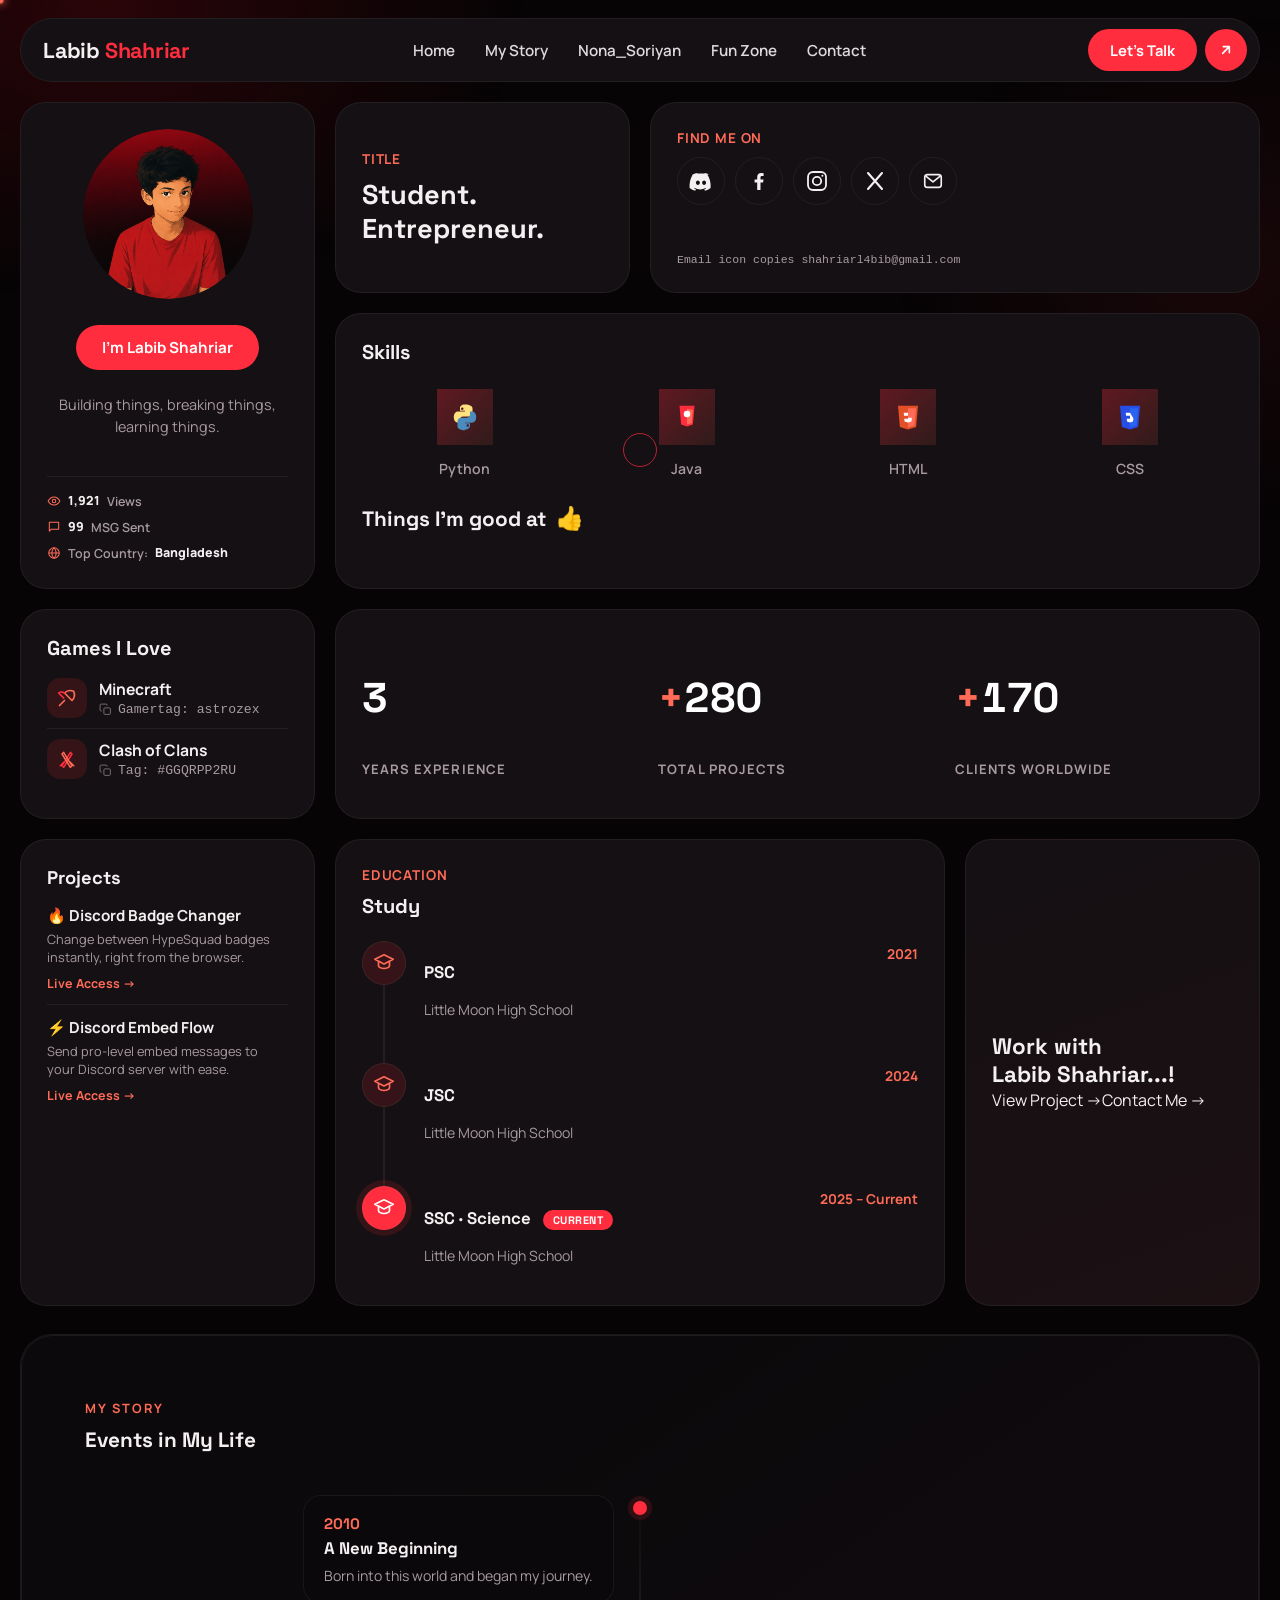
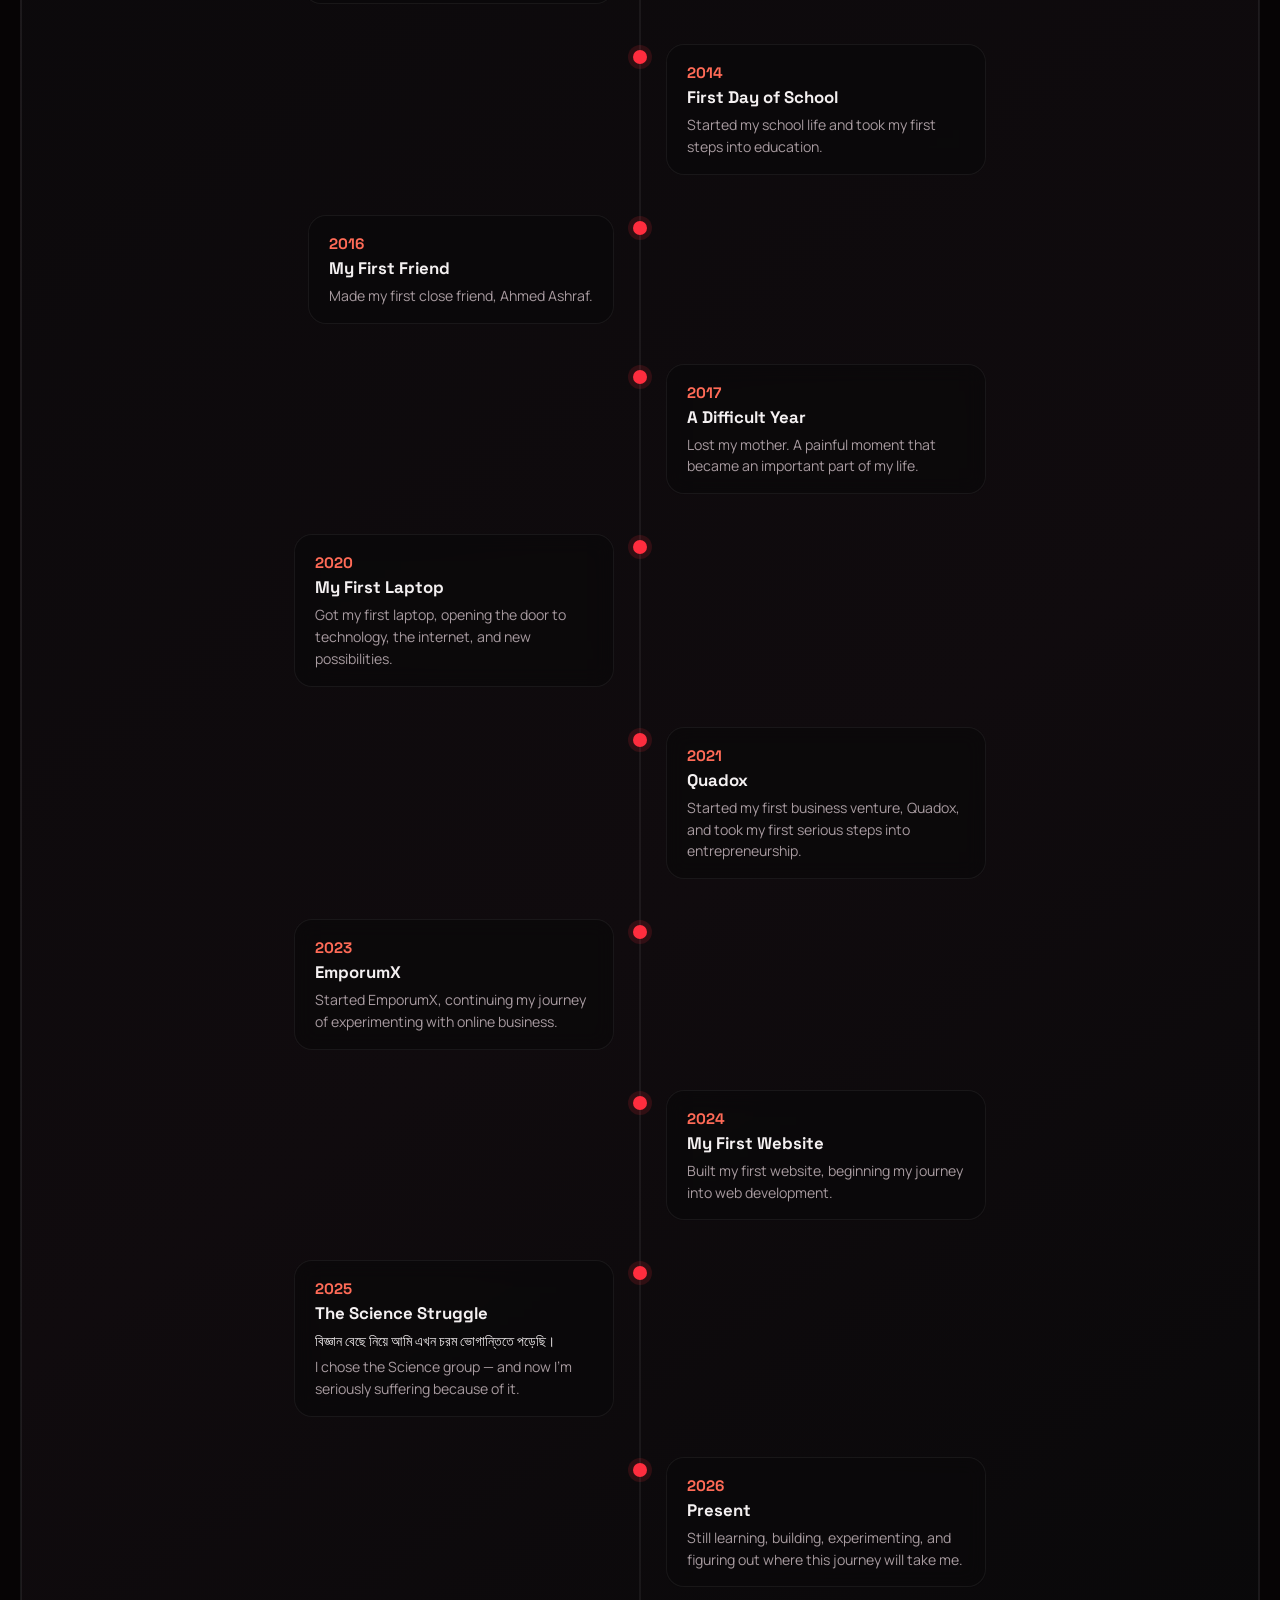
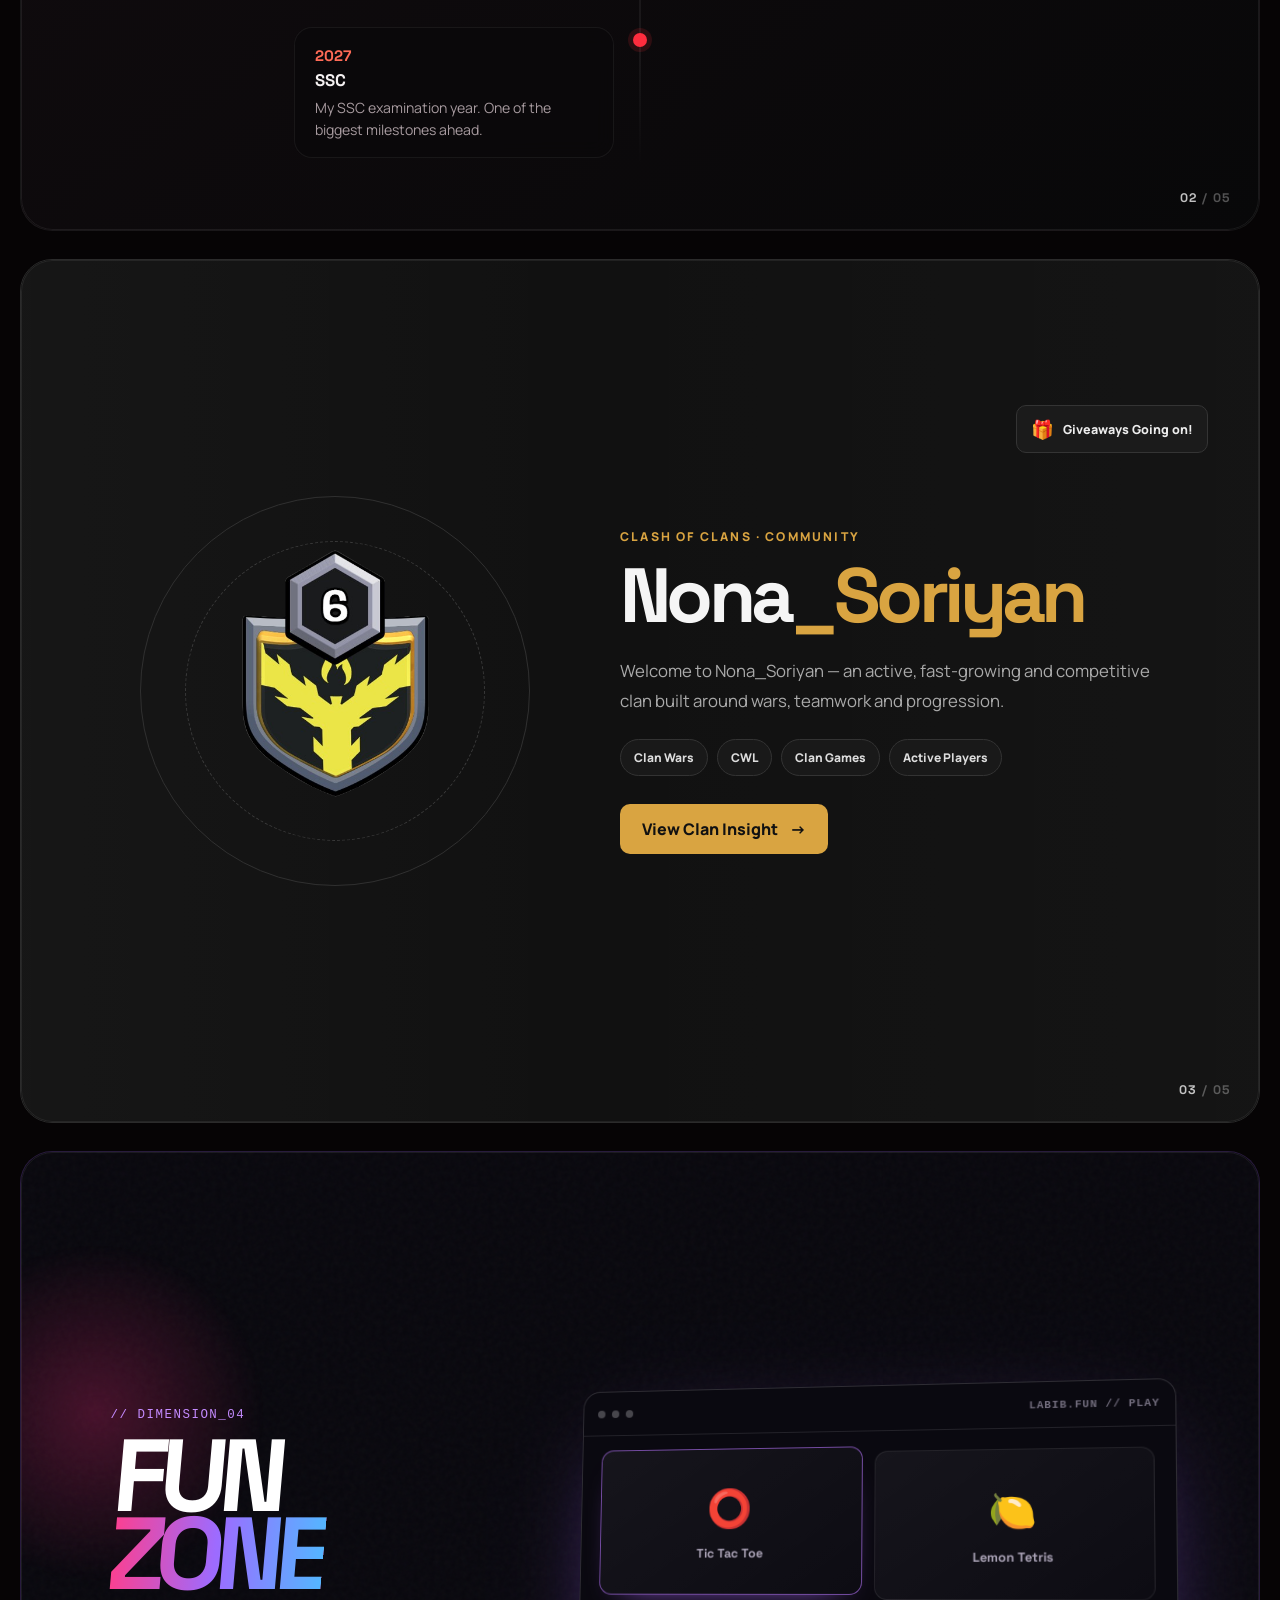
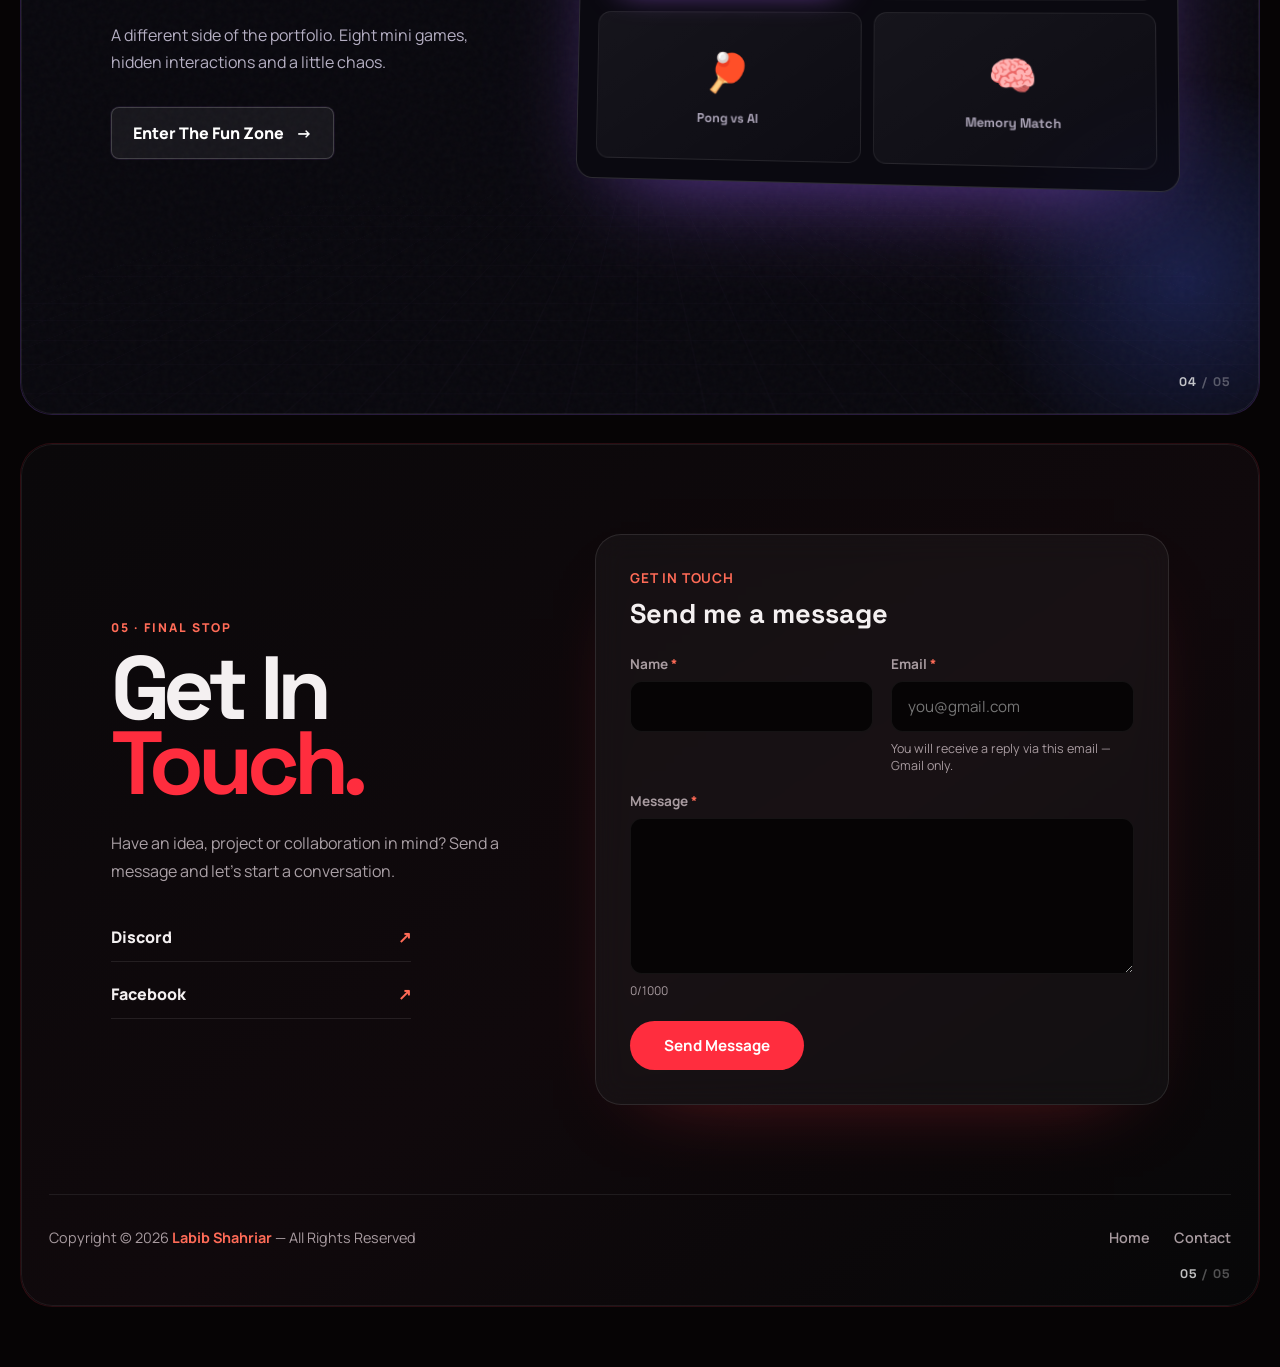
==== commit 67cc5df8: "Add files via upload" ====
--- a/index.html
+++ b/index.html
@@ -17,7 +17,7 @@
 <meta content="https://labib.fun/image1.png" property="og:image"/>
 <meta content="summary" name="twitter:card"/>
 <meta content="Labib Shahriar" name="twitter:title"/>
-<meta content="Student and Entrepreneur, Founder of Codium." name="twitter:description"/>
+<meta content="Student and Entrepreneur." name="twitter:description"/>
 <meta content="https://labib.fun/image1.png" name="twitter:image"/>
 <script type="application/ld+json">
 {
@@ -35,7 +35,8 @@
   "sameAs": [
     "https://discord.com/users/539410367240208384",
     "https://www.facebook.com/labibiscool",
-    "https://discord.gg/jq2sC8N7Mk"
+    "https://www.instagram.com/labibiscool",
+    "https://x.com/l4bibshahriar"
   ]
 }
 </script>
@@ -45,6 +46,7 @@
 <link href="style.css" rel="stylesheet"/>
 </head>
 <body>
+<div class="offline-overlay" id="offlineOverlay" aria-hidden="true"><div class="offline-panel"><div class="offline-top"><span class="offline-dot"></span><span>OFFLINE MODE</span></div><h1>No Internet Connected</h1><p>No data connection detected. Play the offline runner while you wait.</p><div class="offline-game"><div class="offline-hud"><span>SCORE <b id="offlineScore">00000</b></span><button id="offlineRestart" type="button">Restart</button></div><canvas id="offlineCanvas" width="760" height="220" aria-label="Offline dinosaur runner game"></canvas><p class="offline-help">Press <b>Space</b> / <b>↑</b> or tap the game to jump.</p></div></div></div>
 <div class="scroll-progress" id="scrollProgress"></div>
 <div class="cursor-ring" id="cursorRing"></div>
 <div class="cursor-dot" id="cursorDot"></div>
@@ -106,22 +108,14 @@
 <div>
 <p class="card-label">Find Me On</p>
 <div class="profile-icons">
-<a aria-label="Discord" href="https://discord.com/users/539410367240208384" rel="noopener" target="_blank">
-<svg fill="none" viewbox="0 0 24 24"><path d="M20.3 5.4A18 18 0 0015.6 4l-.3.5a13 13 0 013.9 1.6c-1.6-.8-3.2-1.3-4.9-1.5a12 12 0 00-4.6 0c-1.7.2-3.3.7-4.9 1.5A13 13 0 018.7 4.5L8.4 4a18 18 0 00-4.7 1.4C1 10 .3 14.5.6 18.9a18 18 0 005.6 2.8l.8-1.3a11 11 0 01-1.9-.9l.5-.4c3.6 1.7 7.5 1.7 11 0l.5.4c-.6.4-1.2.6-1.9.9l.8 1.3a18 18 0 005.6-2.8c.4-5.1-.7-9.6-3.3-13.5zM8.9 15.9c-1.1 0-2-1-2-2.2s.9-2.2 2-2.2 2 1 2 2.2-.9 2.2-2 2.2zm6.2 0c-1.1 0-2-1-2-2.2s.9-2.2 2-2.2 2 1 2 2.2-.9 2.2-2 2.2z" fill="currentColor"></path></svg>
-</a>
-<a aria-label="Facebook" href="https://www.facebook.com/labibiscool" rel="noopener" target="_blank">
-<svg fill="none" viewbox="0 0 24 24"><path d="M13.5 21v-7.6h2.6l.4-3H13.5V8.4c0-.9.3-1.5 1.6-1.5H16.6V4.2A22 22 0 0014.2 4c-2.4 0-4 1.4-4 4v2.4H7.6v3H10.2V21h3.3z" fill="currentColor"></path></svg>
-</a>
-</div>
-</div>
-<div class="profiles-footer">
-<a class="more-link" href="https://fluxcord.store/" rel="noopener" target="_blank">
-          Profiles
-          <span class="arrow-circle">
-<svg fill="none" height="14" viewbox="0 0 24 24" width="14"><path d="M5 12H19M19 12L13 6M19 12L13 18" stroke="currentColor" stroke-linecap="round" stroke-linejoin="round" stroke-width="2.2"></path></svg>
-</span>
-</a>
-</div>
+<a aria-label="Discord" title="Discord" href="https://discord.com/users/539410367240208384" rel="noopener" target="_blank"><svg fill="none" viewbox="0 0 24 24"><path d="M20.3 5.4A18 18 0 0015.6 4l-.3.5a13 13 0 013.9 1.6c-1.6-.8-3.2-1.3-4.9-1.5a12 12 0 00-4.6 0c-1.7.2-3.3.7-4.9 1.5A13 13 0 018.7 4.5L8.4 4a18 18 0 00-4.7 1.4C1 10 .3 14.5.6 18.9a18 18 0 005.6 2.8l.8-1.3a11 11 0 01-1.9-.9l.5-.4c3.6 1.7 7.5 1.7 11 0l.5.4c-.6.4-1.2.6-1.9.9l.8 1.3a18 18 0 005.6-2.8c.4-5.1-.7-9.6-3.3-13.5zM8.9 15.9c-1.1 0-2-1-2-2.2s.9-2.2 2-2.2 2 1 2 2.2-.9 2.2-2 2.2zm6.2 0c-1.1 0-2-1-2-2.2s.9-2.2 2-2.2 2 1 2 2.2-.9 2.2-2 2.2z" fill="currentColor"/></svg></a>
+<a aria-label="Facebook" title="Facebook" href="https://www.facebook.com/labibiscool" rel="noopener" target="_blank"><svg fill="none" viewbox="0 0 24 24"><path d="M13.5 21v-7.6h2.6l.4-3H13.5V8.4c0-.9.3-1.5 1.6-1.5H16.6V4.2A22 22 0 0014.2 4c-2.4 0-4 1.4-4 4v2.4H7.6v3H10.2V21h3.3z" fill="currentColor"/></svg></a>
+<a aria-label="Instagram" title="Instagram" href="https://www.instagram.com/labibiscool" rel="noopener" target="_blank"><svg fill="none" viewbox="0 0 24 24"><rect x="3" y="3" width="18" height="18" rx="5" stroke="currentColor" stroke-width="1.8"/><circle cx="12" cy="12" r="4.2" stroke="currentColor" stroke-width="1.8"/><circle cx="17.4" cy="6.7" r="1" fill="currentColor"/></svg></a>
+<a aria-label="X" title="X" href="https://x.com/l4bibshahriar" rel="noopener" target="_blank"><svg fill="none" viewbox="0 0 24 24"><path d="M5 4l14 16M19 4L5 20" stroke="currentColor" stroke-linecap="round" stroke-width="2.1"/></svg></a>
+<button aria-label="Copy email address" title="Copy email" class="email-copy-icon" type="button" data-copy-email="shahriarl4bib@gmail.com"><svg fill="none" viewbox="0 0 24 24"><rect x="3" y="5" width="18" height="14" rx="3" stroke="currentColor" stroke-width="1.8"/><path d="M4.5 7l7.5 6 7.5-6" stroke="currentColor" stroke-linecap="round" stroke-linejoin="round" stroke-width="1.8"/></svg></button>
+</div>
+</div>
+<div class="profiles-footer"><span class="profile-email-note">Email icon copies shahriarl4bib@gmail.com</span></div>
 </section>
 <!-- 4. Founder of Codium card -->
 <!-- 6. Skills card -->
@@ -160,15 +154,15 @@
 <!-- 7. Stats card -->
 <section class="card stats-card">
 <div class="stat-block">
-<p class="stat-number">03</p>
+<p class="stat-number" data-target="3" data-prefix="">0</p>
 <p class="stat-label">Years Experience</p>
 </div>
 <div class="stat-block">
-<p class="stat-number"><span>+</span>280</p>
+<p class="stat-number" data-target="280" data-prefix="+">0</p>
 <p class="stat-label">Total Projects</p>
 </div>
 <div class="stat-block">
-<p class="stat-number"><span>+</span>170</p>
+<p class="stat-number" data-target="170" data-prefix="+">0</p>
 <p class="stat-label">Clients Worldwide</p>
 </div>
 </section>
@@ -273,8 +267,8 @@
 </section>
 <!-- 9. Work with card -->
 <section class="card work-card">
-<h2 class="card-heading">Work with<br/>Labib Shahriar…!</h2>
-<div class="work-btns"><a class="work-btn primary" href="#contact">Get In Touch</a><a class="work-btn secondary" href="https://github.com/l4bibshahriar/" rel="noopener" target="_blank">View Projects →</a></div></section>
+<h2 class="card-heading">Work with<br/>Labib Shahriar...!</h2>
+<div class="work-btns"><a class="work-btn primary" href="https://github.com/l4bibshahriar/" rel="noopener" target="_blank">View Project →</a><a class="work-btn secondary" href="#contact">Contact Me →</a></div></section>
 </main>
 </section>
 <!-- ============ PAGE 2 — MY STORY ============ -->
@@ -1050,44 +1044,65 @@
 
   function toggleEasterFall() {
     clearTimeout(easterRepairTimer);
-
-    const ignored = '.bg-glow, .dots-field, .cursor-dot, .cursor-ring, .scroll-progress, script, style, link, meta, title';
-    const targets = Array.from(document.body.querySelectorAll(`*:not(${ignored})`));
-
+    const targets = Array.from(document.body.querySelectorAll('*')).filter((el) => {
+      if (el.closest('#offlineOverlay')) return false;
+      const tag = el.tagName.toLowerCase();
+      if (['script','style','link','meta','title'].includes(tag)) return false;
+      if (el.classList.contains('bg-glow') || el.classList.contains('dots-field') || el.classList.contains('cursor-dot') || el.classList.contains('cursor-ring') || el.classList.contains('scroll-progress')) return false;
+      const r = el.getBoundingClientRect(); return r.width > 0 && r.height > 0;
+    });
     if (!easterEggFalling) {
-      easterEggFalling = true;
-      document.body.classList.add('easter-falling');
-
-      targets.forEach((el) => {
-        const rect = el.getBoundingClientRect();
-        if (rect.width === 0 && rect.height === 0) return;
-
+      easterEggFalling = true; document.body.classList.add('easter-falling');
+      targets.forEach((el, index) => {
+        const r = el.getBoundingClientRect();
+        const availableY = Math.max(0, window.innerHeight - r.bottom - 12);
+        const maxX = Math.max(0, Math.min(70, (window.innerWidth - r.width) / 2));
         el.classList.remove('easter-repair');
-        el.style.setProperty('--fall-x', `${Math.round((Math.random() - 0.5) * Math.max(window.innerWidth, 700))}px`);
-        el.style.setProperty('--fall-r', `${Math.round((Math.random() - 0.5) * 70)}deg`);
-        el.style.setProperty('--fall-delay', `${Math.round(Math.random() * 180)}ms`);
+        el.style.setProperty('--fall-x', `${Math.round((Math.random()*2-1)*maxX)}px`);
+        el.style.setProperty('--fall-y', `${Math.round(availableY*(0.35+Math.random()*0.65))}px`);
+        el.style.setProperty('--fall-r', `${Math.round((Math.random()*2-1)*12)}deg`);
+        el.style.setProperty('--fall-delay', `${Math.min(index*5,420)}ms`);
         el.classList.add('easter-fall');
       });
     } else {
-      easterEggFalling = false;
-
-      targets.forEach((el) => {
-        if (!el.classList.contains('easter-fall')) return;
-        el.classList.remove('easter-fall');
-        el.classList.add('easter-repair');
-        el.style.setProperty('--fall-x', '0px');
-        el.style.setProperty('--fall-r', '0deg');
-      });
-
-      document.body.classList.remove('easter-falling');
-      easterRepairTimer = setTimeout(() => {
-        targets.forEach((el) => {
-          el.classList.remove('easter-repair');
-          el.style.removeProperty('--fall-x');
-          el.style.removeProperty('--fall-r');
-          el.style.removeProperty('--fall-delay');
-        });
-      }, 1150);
+      easterEggFalling = false; document.body.classList.remove('easter-falling');
+      targets.forEach((el) => { el.classList.remove('easter-fall'); el.classList.add('easter-repair'); });
+      easterRepairTimer = setTimeout(() => targets.forEach((el) => {
+        el.classList.remove('easter-repair'); ['--fall-x','--fall-y','--fall-r','--fall-delay'].forEach(v => el.style.removeProperty(v));
+      }), 1200);
+    }
+  }
+
+  /* ---------------- Stats count-up ---------------- */
+  const statTargets = document.querySelectorAll('.stat-number[data-target]');
+  function animateStat(el) {
+    if (el.dataset.animated === 'true') return;
+    el.dataset.animated = 'true'; const target = Number(el.dataset.target); const prefix = el.dataset.prefix || '';
+    const start = performance.now(), duration = 1400;
+    function tick(now) { const p=Math.min(1,(now-start)/duration), eased=1-Math.pow(1-p,3); el.innerHTML=`<span>${prefix}</span>${Math.floor(target*eased)}`; if(p<1) requestAnimationFrame(tick); else el.innerHTML=`<span>${prefix}</span>${target}`; }
+    requestAnimationFrame(tick);
+  }
+  if ('IntersectionObserver' in window && statTargets.length) { const so=new IntersectionObserver((entries,obs)=>entries.forEach(e=>{if(e.isIntersecting){animateStat(e.target);obs.unobserve(e.target);}}),{threshold:.55}); statTargets.forEach(el=>so.observe(el)); } else statTargets.forEach(animateStat);
+
+  /* ---------------- Copy email icon ---------------- */
+  document.querySelectorAll('[data-copy-email]').forEach(btn=>btn.addEventListener('click',async()=>{
+    const email=btn.dataset.copyEmail; try{await navigator.clipboard.writeText(email);}catch(_){const t=document.createElement('textarea');t.value=email;document.body.appendChild(t);t.select();try{document.execCommand('copy')}catch(e){}t.remove();}
+    btn.classList.add('copied'); btn.setAttribute('aria-label','Email copied'); setTimeout(()=>{btn.classList.remove('copied');btn.setAttribute('aria-label','Copy email address')},1400);
+  }));
+
+  /* ---------------- Offline mode + local runner ---------------- */
+  const offlineOverlay=document.getElementById('offlineOverlay'), canvas=document.getElementById('offlineCanvas'), scoreEl=document.getElementById('offlineScore'), restartBtn=document.getElementById('offlineRestart');
+  if(offlineOverlay&&canvas){
+    const ctx=canvas.getContext('2d'); let game=null;
+    function showOffline(){offlineOverlay.classList.add('is-visible');offlineOverlay.setAttribute('aria-hidden','false');startRunner();}
+    function hideOffline(){offlineOverlay.classList.remove('is-visible');offlineOverlay.setAttribute('aria-hidden','true');if(game)game.running=false;}
+    window.addEventListener('offline',showOffline); window.addEventListener('online',hideOffline); if(!navigator.onLine)showOffline();
+    function startRunner(){
+      if(game)game.running=false; const d={x:90,y:174,vy:0,ground:174,score:0,speed:5,obstacleX:760,running:true,over:false,last:performance.now()}; game=d;
+      function jump(){if(d.over){startRunner();return;}if(d.y>=d.ground-1)d.vy=-12;}
+      const key=e=>{if(e.code==='Space'||e.code==='ArrowUp'){e.preventDefault();jump();}}; document.addEventListener('keydown',key); canvas.onclick=jump; restartBtn.onclick=startRunner;
+      function frame(now){if(!d.running){document.removeEventListener('keydown',key);return;} const dt=Math.min(32,now-d.last)/16.67;d.last=now;ctx.clearRect(0,0,canvas.width,canvas.height);ctx.strokeStyle='rgba(255,255,255,.18)';ctx.lineWidth=2;ctx.beginPath();ctx.moveTo(0,195);ctx.lineTo(canvas.width,195);ctx.stroke();d.vy+=.65*dt;d.y+=d.vy*dt;if(d.y>d.ground){d.y=d.ground;d.vy=0;}d.obstacleX-=d.speed*dt;if(d.obstacleX<-30){d.obstacleX=canvas.width+80+Math.random()*180;d.score+=10;d.speed=Math.min(10,d.speed+.05);}ctx.fillStyle='#ff2d3e';ctx.fillRect(d.x,d.y,28,21);ctx.fillRect(d.x+18,d.y-10,14,14);ctx.fillRect(d.x+3,d.y+21,6,8);ctx.fillRect(d.x+20,d.y+21,6,8);ctx.fillStyle='#fff';ctx.fillRect(d.x+24,d.y-6,3,3);ctx.fillStyle='#ff6b57';ctx.fillRect(d.obstacleX,175,16,20);ctx.fillRect(d.obstacleX+7,166,7,10);const hit=d.x<d.obstacleX+16&&d.x+28>d.obstacleX&&d.y+28>175;if(hit){d.over=true;d.running=false;ctx.fillStyle='#fff';ctx.font='700 22px Manrope,sans-serif';ctx.fillText('GAME OVER — tap or press Space',220,100);document.removeEventListener('keydown',key);}scoreEl.textContent=String(d.score).padStart(5,'0');if(d.running)requestAnimationFrame(frame);}
+      requestAnimationFrame(frame);
     }
   }
 
--- a/style.css
+++ b/style.css
@@ -2116,3 +2116,14 @@
   .fluxcord-page::before,.orbit-a,.orbit-b,.fluxcord-logo-float,.clan-page-logo,.ring-one,.ring-two,.fun-orb-a,.fun-orb-b,.book-card{animation:none!important}
   .reveal-item{transition:none!important}
 }
+
+
+/* ======================================================================
+   FINAL POLISH — social icons, offline mode, bounded easter egg
+   ====================================================================== */
+.profile-icons{flex-wrap:wrap;gap:10px}.profile-icons a,.profile-icons button{width:48px;height:48px}.profile-icons button{border:1px solid var(--border);background:transparent;color:var(--text);border-radius:50%;display:flex;align-items:center;justify-content:center;transition:transform .35s cubic-bezier(.34,1.56,.64,1),background .25s ease,border-color .25s ease,box-shadow .25s ease}.profile-icons button svg{width:22px;height:22px}.profile-icons button:hover{background:var(--accent);border-color:var(--accent);transform:translateY(-6px) rotate(-8deg) scale(1.08);box-shadow:0 12px 22px -10px rgba(255,45,62,.85)}.profile-icons .copied{background:#2f9e62!important;border-color:#2f9e62!important}.profile-email-note{font-size:.72rem;color:var(--muted);font-family:monospace}
+.stats-card{min-height:150px}.stat-number{font-variant-numeric:tabular-nums}
+.easter-falling{overflow:hidden}.easter-fall{animation:easterElementFall 1.8s cubic-bezier(.33,.8,.45,1) forwards!important;animation-delay:var(--fall-delay,0ms)!important;pointer-events:none!important;will-change:transform}.easter-repair{transition:transform 1.05s cubic-bezier(.22,1,.36,1),opacity .7s ease!important;transform:translate3d(0,0,0) rotate(0deg) scale(1)!important;opacity:1!important;z-index:auto!important}@keyframes easterElementFall{0%{transform:translate3d(0,0,0) rotate(0deg) scale(1);opacity:1}35%{transform:translate3d(calc(var(--fall-x)*.35),calc(var(--fall-y)*.3),0) rotate(calc(var(--fall-r)*.35)) scale(.99)}100%{transform:translate3d(var(--fall-x),var(--fall-y),0) rotate(var(--fall-r)) scale(.98);opacity:1}}
+.offline-overlay{position:fixed;inset:0;z-index:20000;display:none;align-items:center;justify-content:center;padding:20px;background:rgba(5,4,5,.96);backdrop-filter:blur(16px);overflow:auto}.offline-overlay.is-visible{display:flex}.offline-panel{width:min(900px,100%);border:1px solid rgba(255,255,255,.1);border-radius:28px;background:#111;box-shadow:0 30px 100px rgba(0,0,0,.65);padding:clamp(24px,4vw,44px)}.offline-top{display:flex;align-items:center;gap:9px;color:var(--accent-2);font:800 .72rem monospace;letter-spacing:.16em}.offline-dot{width:8px;height:8px;border-radius:50%;background:var(--accent);box-shadow:0 0 14px var(--accent)}.offline-panel h1{margin:12px 0 8px;font-family:var(--font-display);font-size:clamp(2rem,5vw,4rem);letter-spacing:-.05em}.offline-panel>p{margin:0 0 24px;color:var(--muted)}.offline-game{border:1px solid rgba(255,255,255,.09);border-radius:18px;background:#090909;padding:14px}.offline-hud{display:flex;justify-content:space-between;align-items:center;font:700 .72rem monospace;color:#999;margin-bottom:8px}.offline-hud b{color:#fff;letter-spacing:.08em}.offline-hud button{border:1px solid rgba(255,255,255,.12);background:#151515;color:#fff;border-radius:8px;padding:7px 11px}.offline-hud button:hover{background:var(--accent);border-color:var(--accent)}#offlineCanvas{display:block;width:100%;height:auto;max-height:300px;border-radius:12px;background:linear-gradient(#101010,#0b0b0b);cursor:pointer}.offline-help{margin:10px 0 0!important;text-align:center;color:#777!important;font:600 .72rem monospace}.offline-help b{color:#ddd}
+@media(max-width:900px){.profile-icons{gap:9px}.profile-icons a,.profile-icons button{width:46px;height:46px}}
+@media(max-width:520px){.profile-icons{justify-content:center}.profile-email-note{display:block;text-align:center}.offline-panel{padding:20px}.offline-panel h1{font-size:2rem}.offline-game{padding:9px}}
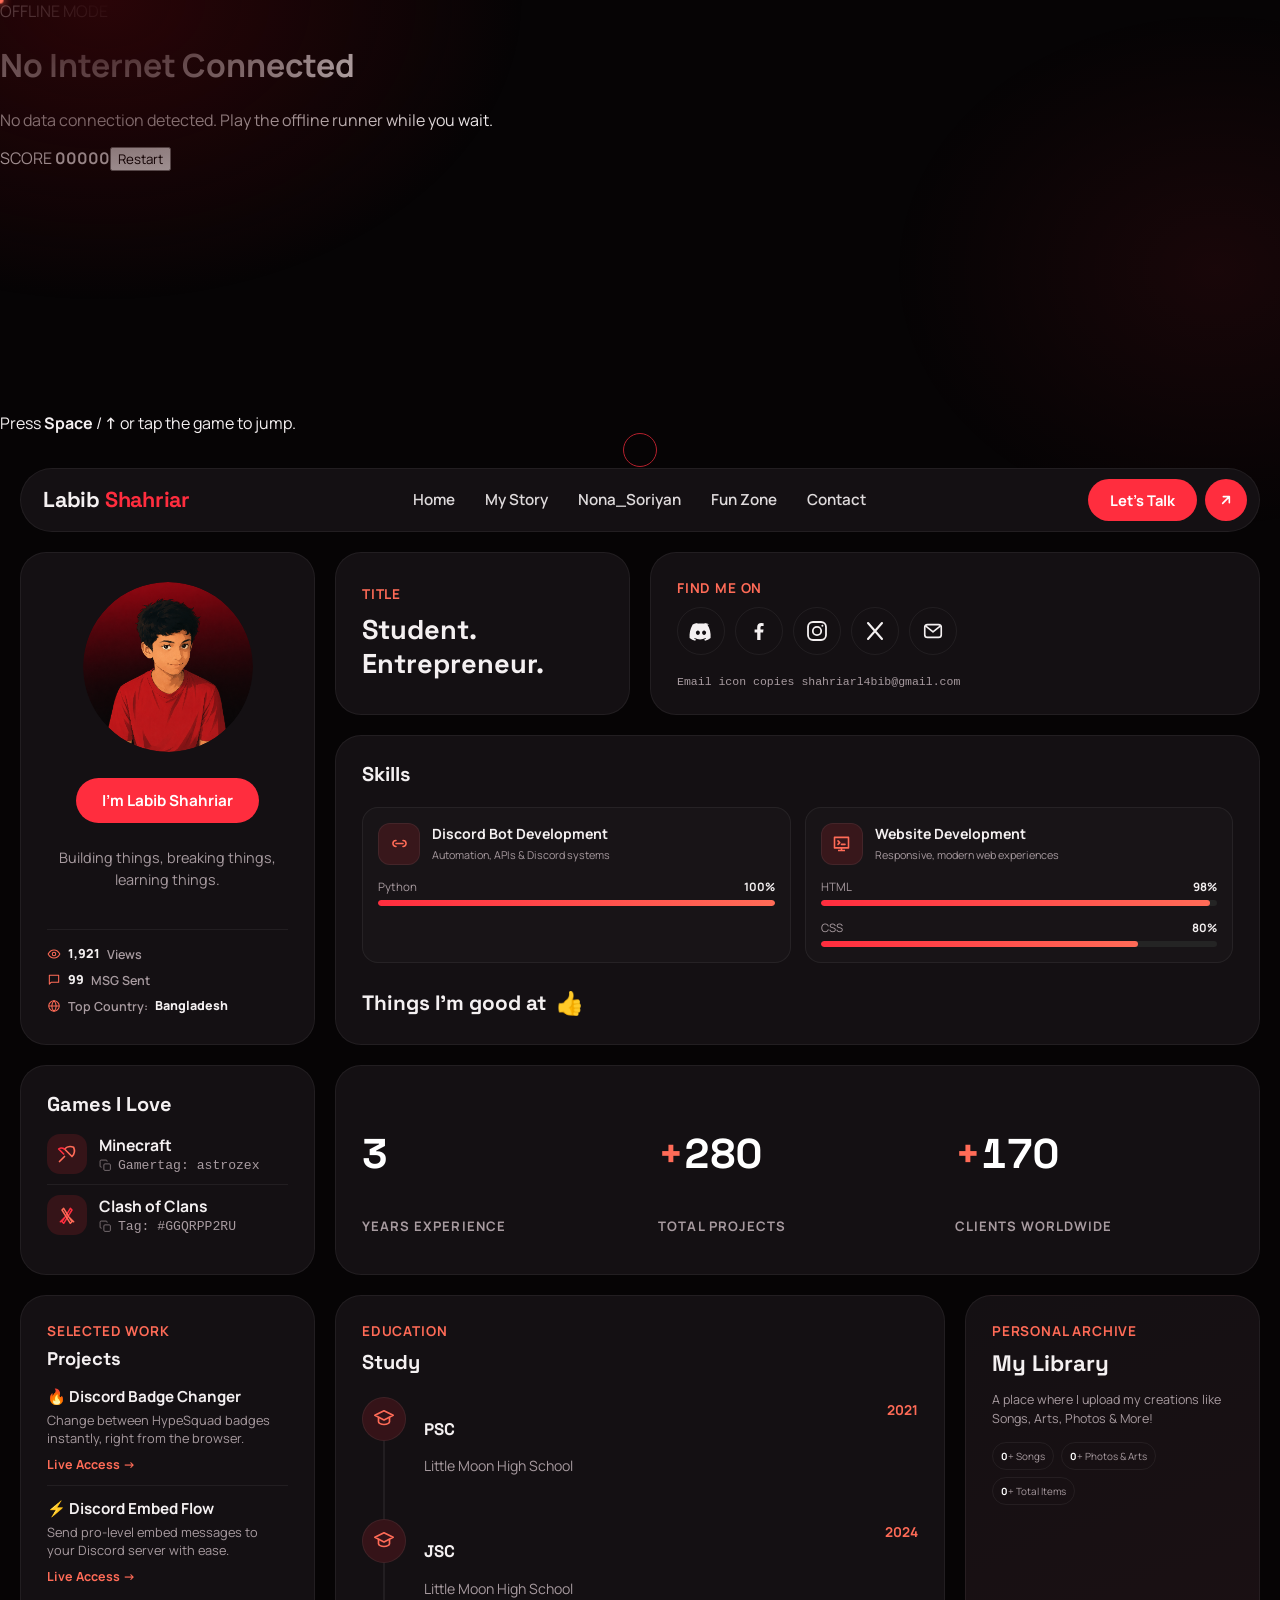
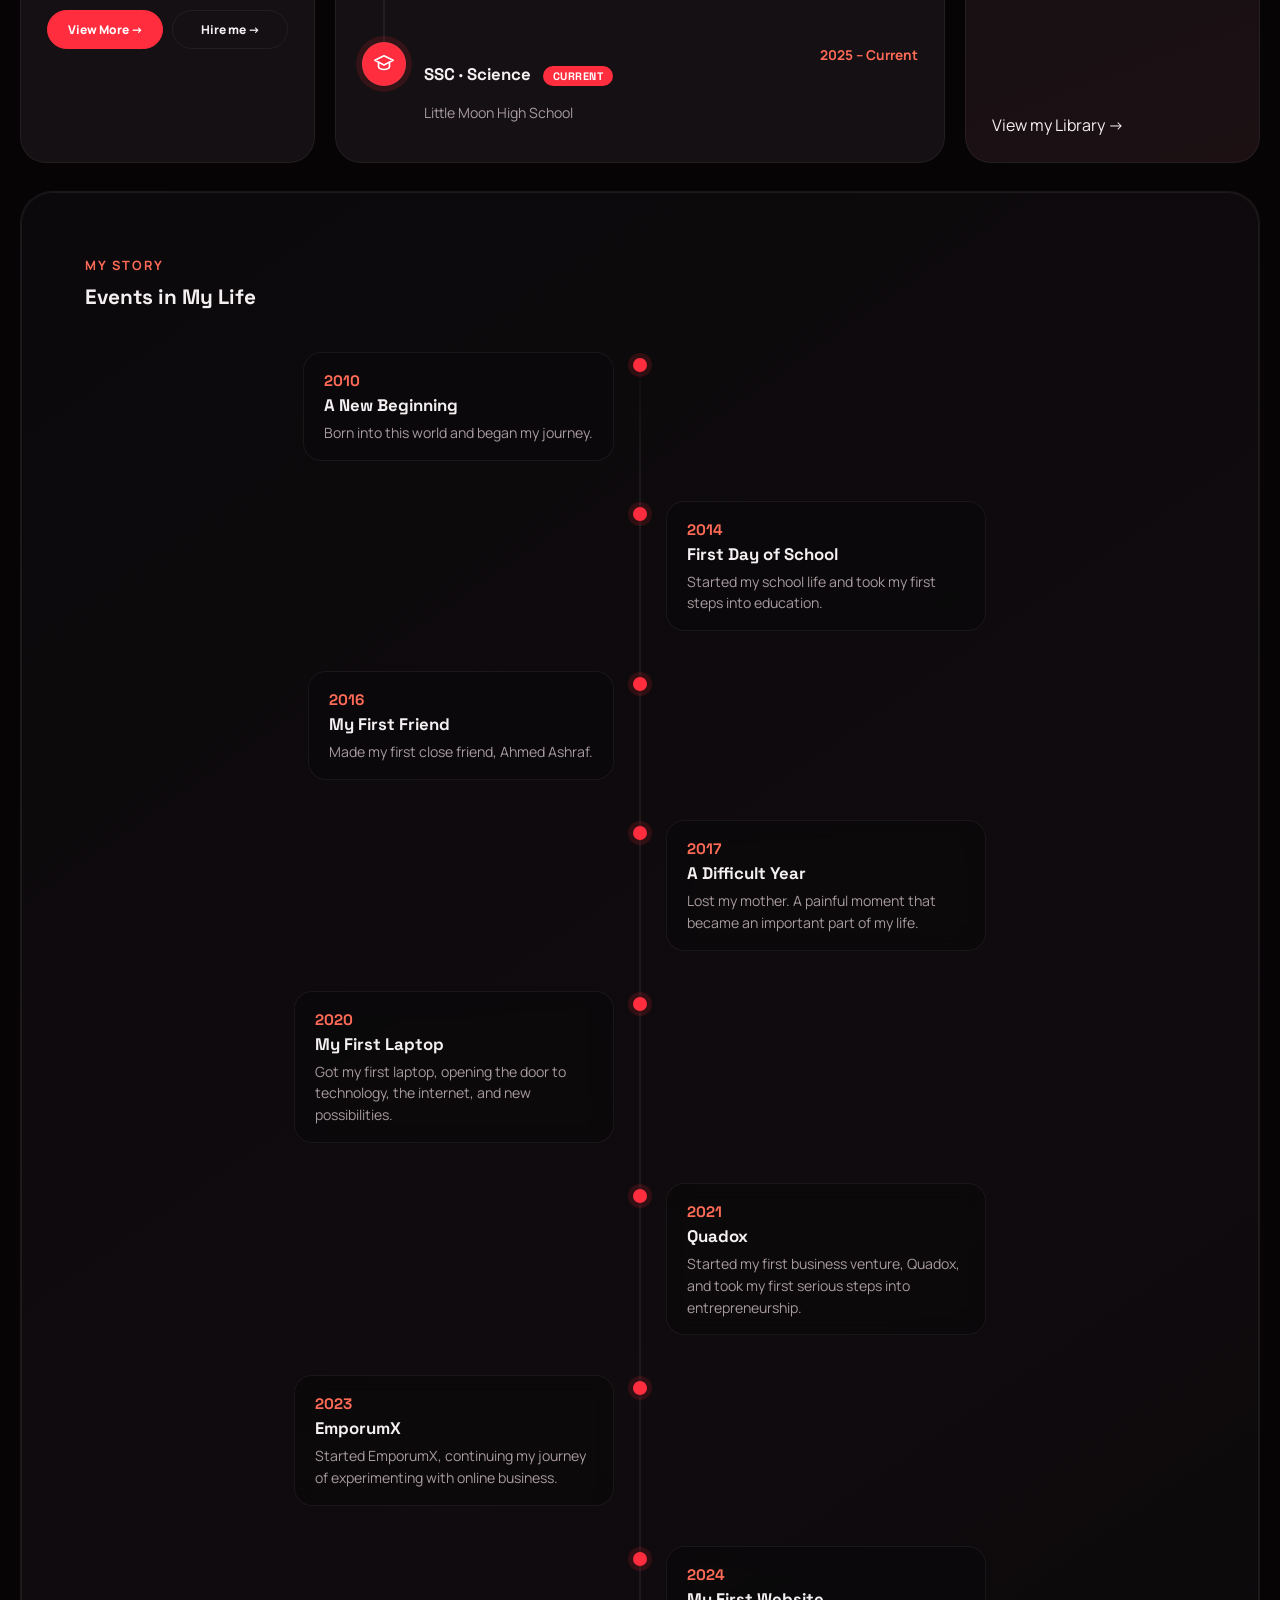
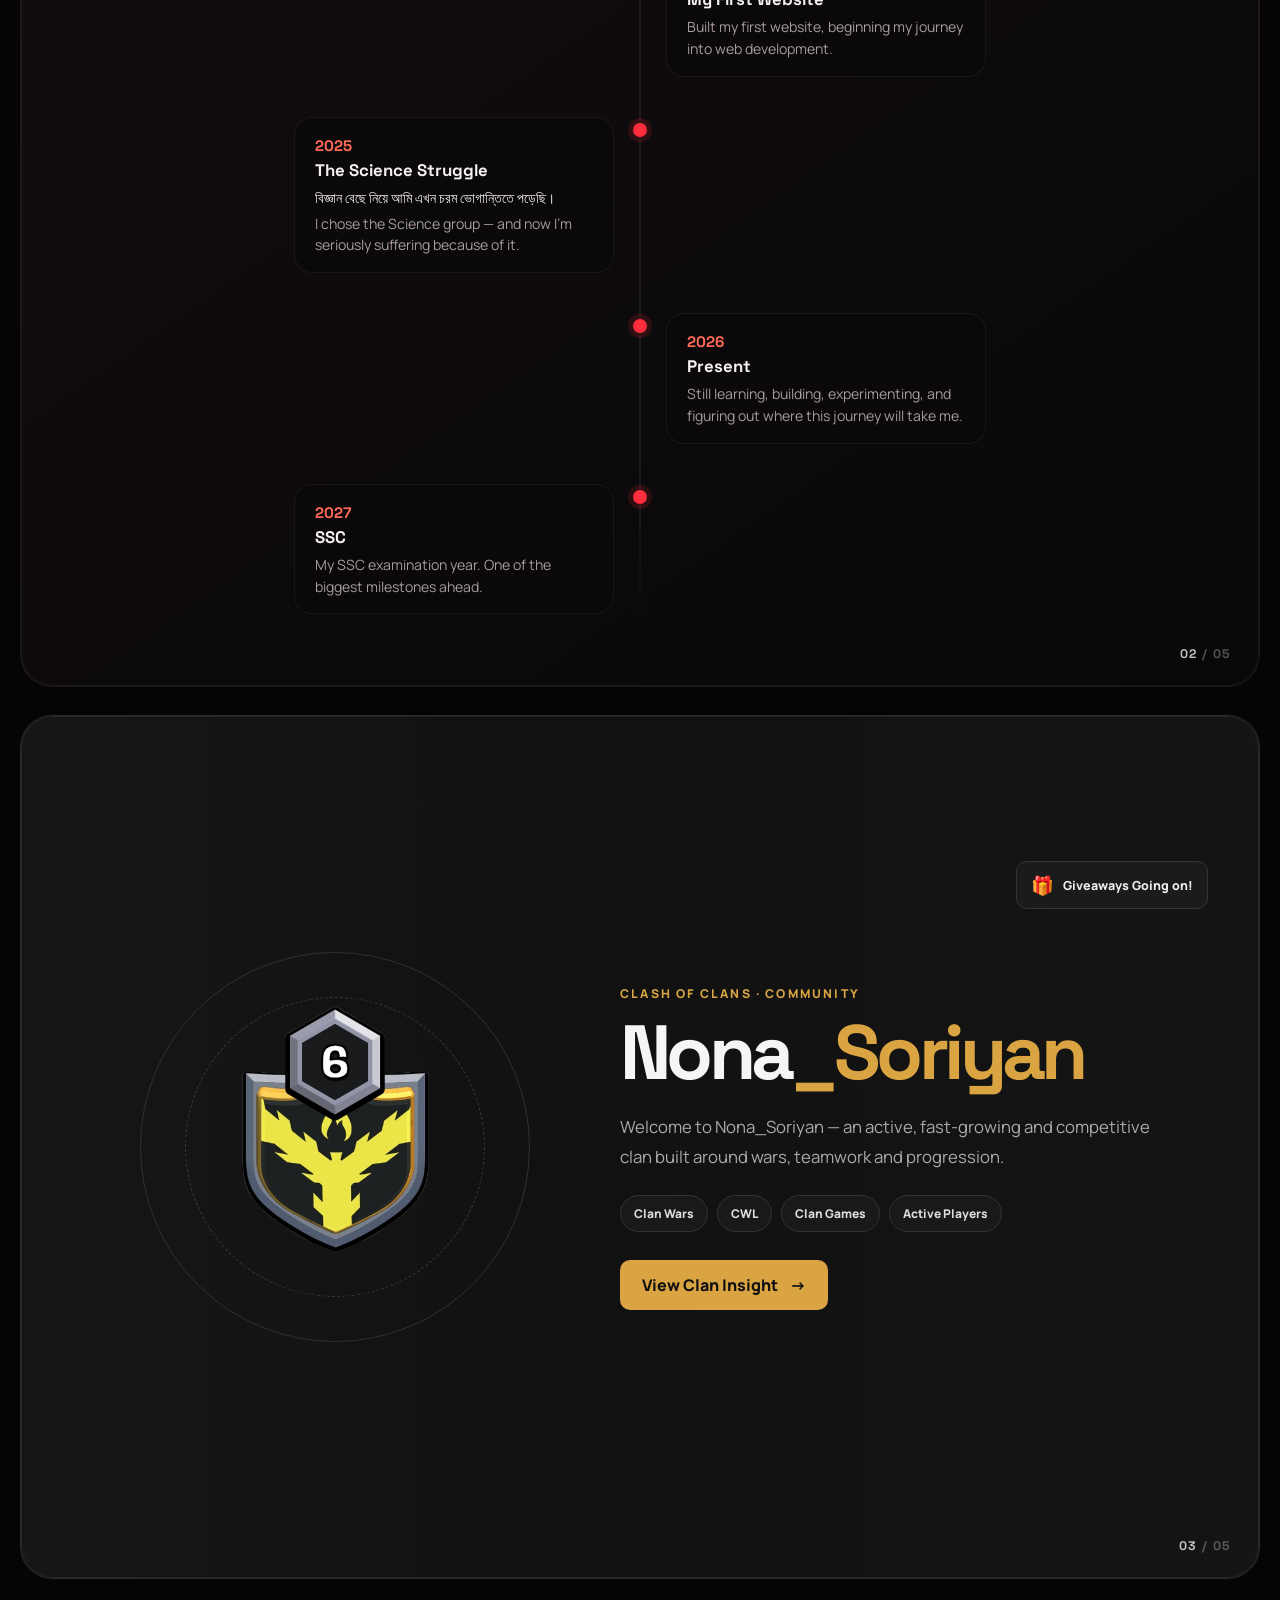
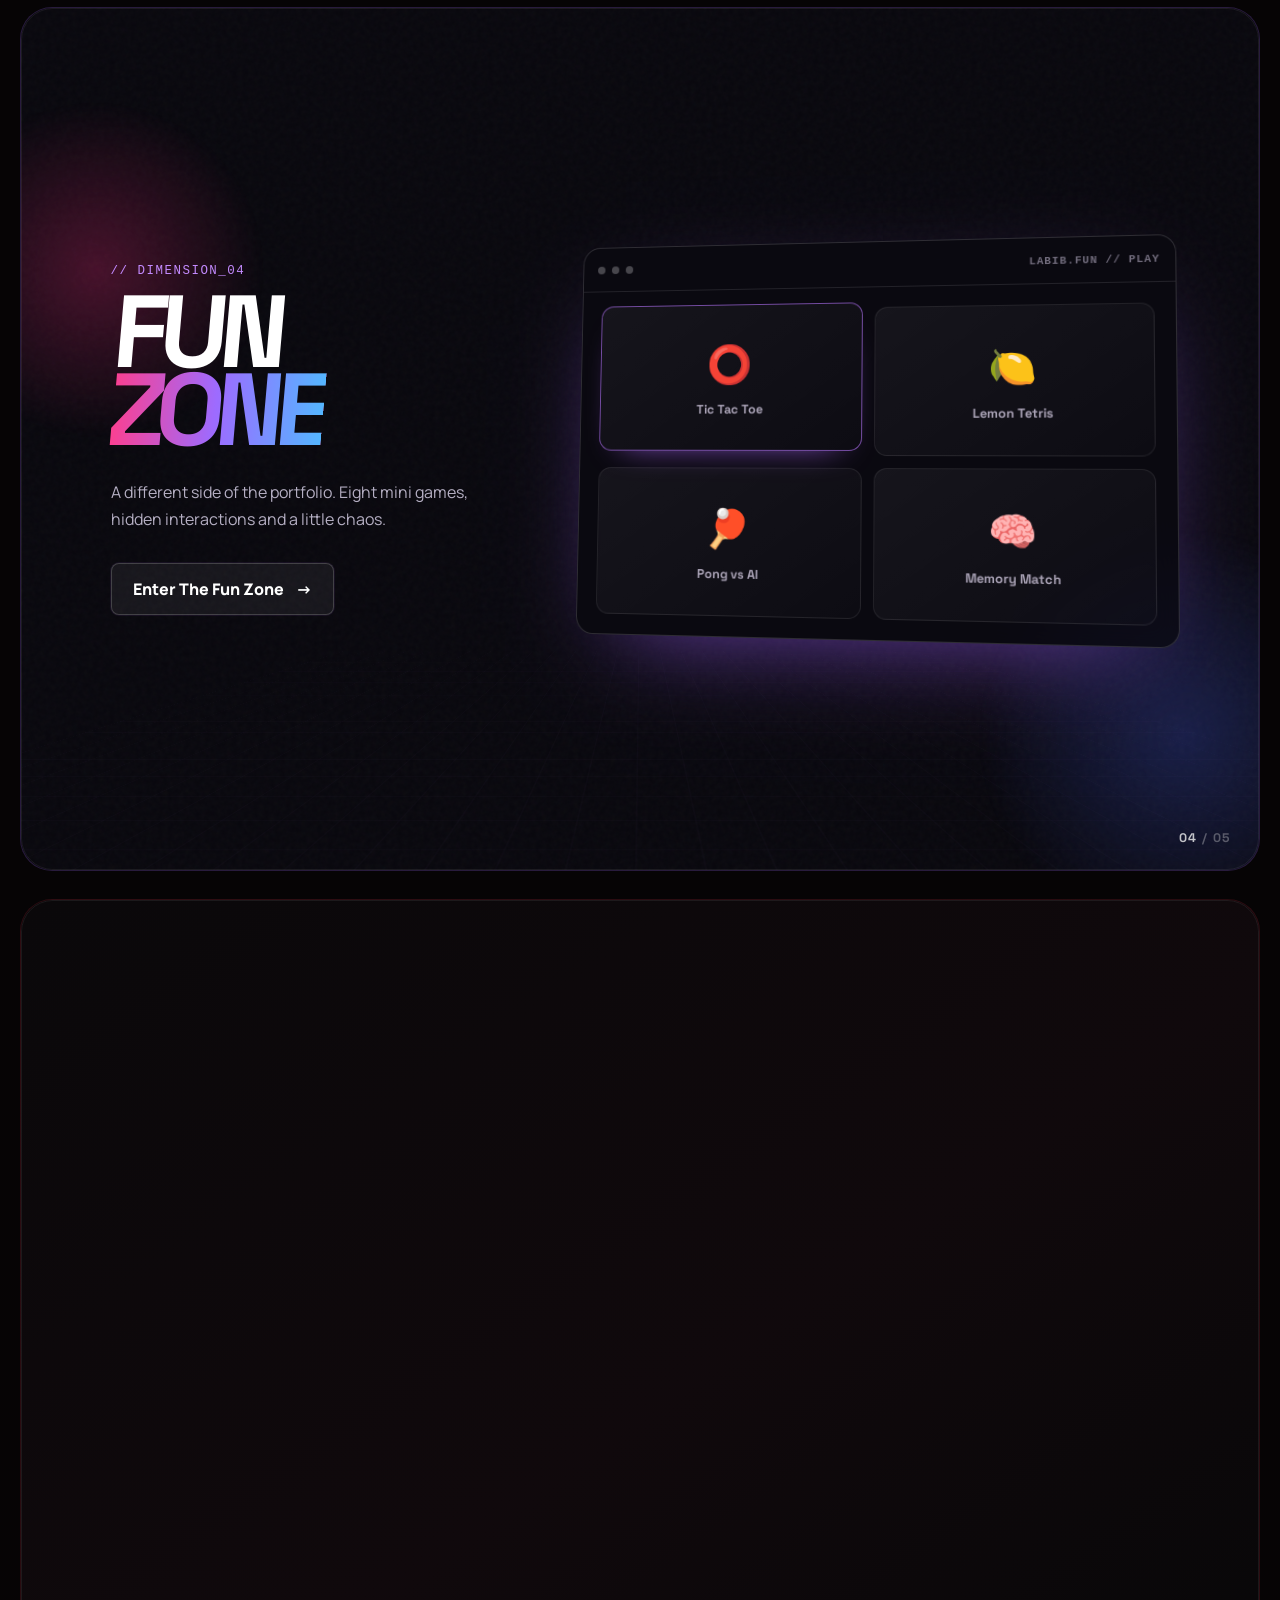
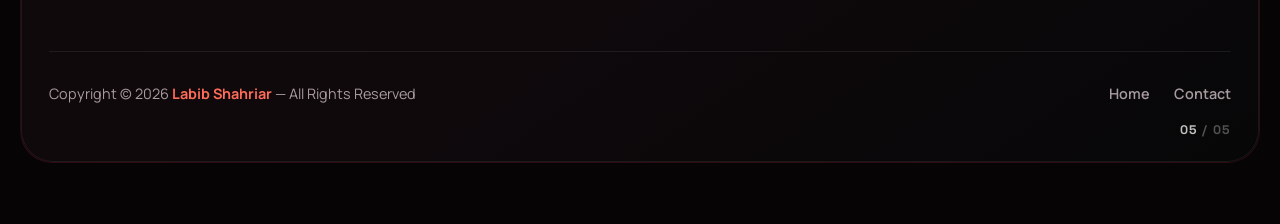
==== commit 9caf3921: "Uploaded Main Files" ====
--- a/index.html
+++ b/index.html
@@ -120,36 +120,38 @@
 <!-- 4. Founder of Codium card -->
 <!-- 6. Skills card -->
 <section class="card skills-card">
-<h2 class="card-heading" style="font-size:1.25rem;">Skills</h2>
-<div class="skills-grid">
-<div class="skill-item">
-<div class="skill-icon">
-<svg fill="none" viewbox="0 0 24 24"><path d="M12 2C9 2 8 3.5 8 5v2h4v.5H6.5C4.5 7.5 3 9 3 12s1.5 4.5 3.5 4.5H8V14c0-1.5 1-2.5 2.5-2.5h4.5c1.7 0 3-1.3 3-3V5c0-1.5-2-3-6-3zm-2.2 2.3a1 1 0 110 2 1 1 0 010-2z" fill="#ffe17d"></path><path d="M12 22c3 0 4-1.5 4-3v-2h-4v-.5h5.5C19.5 16.5 21 15 21 12s-1.5-4.5-3.5-4.5H16V10c0 1.5-1 2.5-2.5 2.5H9c-1.7 0-3 1.3-3 3v4c0 1.5 2 3 6 3zm2.2-2.3a1 1 0 110-2 1 1 0 010 2z" fill="#4b8bbe"></path></svg>
-</div>
-<span>Python</span>
-</div>
-<div class="skill-item">
-<div class="skill-icon">
-<svg fill="none" viewbox="0 0 24 24"><path d="M6 3l1.3 15L12 19.6 16.7 18 18 3H6z" fill="#ff2d3e"></path><path d="M12 5.4v12.7l3.8-1.3.9-10.4L12 5.4z" fill="#ff6b57"></path><circle cx="12" cy="9.5" fill="#fff" r="2.6"></circle></svg>
-</div>
-<span>Java</span>
-</div>
-<div class="skill-item">
-<div class="skill-icon">
-<svg fill="none" viewbox="0 0 24 24"><path d="M4 3l1.5 17L12 22l6.5-2L20 3H4z" fill="#e34f26"></path><path d="M12 5v15.4l5.2-1.6L18.5 5H12z" fill="#ff6b57"></path><path d="M12 8.6H8.6l.2 2.4H12v2.3H9l.2 2.3 2.8.8 2.8-.8.3-3H12" fill="#fff"></path></svg>
-</div>
-<span>HTML</span>
-</div>
-<div class="skill-item">
-<div class="skill-icon">
-<svg fill="none" viewbox="0 0 24 24"><path d="M4 3l1.5 17L12 22l6.5-2L20 3H4z" fill="#264de4"></path><path d="M12 5v15.4l5.2-1.6L18.5 5H12z" fill="#2965f1"></path><path d="M12 8.6H8.6l.2 2.4H12v2.3H9.4l.2 2.3 2.4.8 2.4-.8.3-2.7" fill="#fff"></path></svg>
-</div>
-<span>CSS</span>
-</div>
-</div>
-<div class="good-at">
-        Things I'm good at <span class="thumbs">👍</span>
-</div>
+  <h2 class="card-heading" style="font-size:1.25rem;">Skills</h2>
+  <div class="skill-groups">
+    <article class="skill-group">
+      <div class="skill-group-head">
+        <div class="skill-group-icon" aria-hidden="true">
+          <svg fill="none" viewBox="0 0 24 24"><path d="M8 8.5a3.5 3.5 0 1 0 0 7M16 8.5a3.5 3.5 0 1 1 0 7M8 12h8" stroke="currentColor" stroke-width="1.8" stroke-linecap="round"/></svg>
+        </div>
+        <div><h3>Discord Bot Development</h3><span>Automation, APIs &amp; Discord systems</span></div>
+      </div>
+      <div class="skill-progress">
+        <div class="skill-progress-label"><span>Python</span><strong>100%</strong></div>
+        <div class="skill-progress-track"><span style="--progress:100%"></span></div>
+      </div>
+    </article>
+    <article class="skill-group">
+      <div class="skill-group-head">
+        <div class="skill-group-icon" aria-hidden="true">
+          <svg fill="none" viewBox="0 0 24 24"><path d="M4 5h16v12H4zM8 20h8M12 17v3" stroke="currentColor" stroke-width="1.8" stroke-linejoin="round"/><path d="m8 9 2 2-2 2m4 0h4" stroke="currentColor" stroke-width="1.8" stroke-linecap="round" stroke-linejoin="round"/></svg>
+        </div>
+        <div><h3>Website Development</h3><span>Responsive, modern web experiences</span></div>
+      </div>
+      <div class="skill-progress">
+        <div class="skill-progress-label"><span>HTML</span><strong>98%</strong></div>
+        <div class="skill-progress-track"><span style="--progress:98%"></span></div>
+      </div>
+      <div class="skill-progress">
+        <div class="skill-progress-label"><span>CSS</span><strong>80%</strong></div>
+        <div class="skill-progress-track"><span style="--progress:80%"></span></div>
+      </div>
+    </article>
+  </div>
+  <div class="good-at">Things I'm good at <span class="thumbs">👍</span></div>
 </section>
 <!-- 7. Stats card -->
 <section class="card stats-card">
@@ -201,17 +203,22 @@
 </section>
 <!-- Projects card -->
 <section class="card projects-card">
-<h2 class="card-heading" style="font-size:1.15rem;">Projects</h2>
-<div class="project-item">
-<span class="project-name">🔥 Discord Badge Changer</span>
-<span class="project-desc">Change between HypeSquad badges instantly, right from the browser.</span>
-<a class="project-link" href="https://l4bibshahriar.github.io/discord-hypesquad-badge/" rel="noopener" target="_blank">Live Access →</a>
-</div>
-<div class="project-item">
-<span class="project-name">⚡ Discord Embed Flow</span>
-<span class="project-desc">Send pro-level embed messages to your Discord server with ease.</span>
-<a class="project-link" href="https://l4bibshahriar.github.io/Embed-Flow/" rel="noopener" target="_blank">Live Access →</a>
-</div>
+  <p class="card-label">Selected work</p>
+  <h2 class="card-heading" style="font-size:1.15rem;">Projects</h2>
+  <div class="project-item">
+    <span class="project-name">🔥 Discord Badge Changer</span>
+    <span class="project-desc">Change between HypeSquad badges instantly, right from the browser.</span>
+    <a class="project-link" href="https://l4bibshahriar.github.io/discord-hypesquad-badge/" rel="noopener" target="_blank">Live Access →</a>
+  </div>
+  <div class="project-item">
+    <span class="project-name">⚡ Discord Embed Flow</span>
+    <span class="project-desc">Send pro-level embed messages to your Discord server with ease.</span>
+    <a class="project-link" href="https://l4bibshahriar.github.io/Embed-Flow/" rel="noopener" target="_blank">Live Access →</a>
+  </div>
+  <div class="card-action-row">
+    <a class="card-action primary" href="https://github.com/l4bibshahriar/" rel="noopener" target="_blank">View More →</a>
+    <a class="card-action secondary" href="https://www.labib.fun/#contact">Hire me →</a>
+  </div>
 </section>
 <!-- 8. Study card -->
 <section class="card study-card" id="study">
@@ -265,10 +272,18 @@
 </div>
 </div>
 </section>
-<!-- 9. Work with card -->
-<section class="card work-card">
-<h2 class="card-heading">Work with<br/>Labib Shahriar...!</h2>
-<div class="work-btns"><a class="work-btn primary" href="https://github.com/l4bibshahriar/" rel="noopener" target="_blank">View Project →</a><a class="work-btn secondary" href="#contact">Contact Me →</a></div></section>
+<!-- 9. My Library card -->
+<section class="card work-card library-card">
+  <p class="card-label">Personal archive</p>
+  <h2 class="card-heading">My Library</h2>
+  <p class="library-card-desc">A place where I upload my creations like Songs, Arts, Photos &amp; More!</p>
+  <div class="library-card-stats" aria-label="Library statistics">
+    <span><strong id="homeSongCount">0</strong>+ Songs</span>
+    <span><strong id="homeVisualCount">0</strong>+ Photos &amp; Arts</span>
+    <span><strong id="homeTotalCount">0</strong>+ Total Items</span>
+  </div>
+  <a class="work-btn primary library-view-btn" href="/library">View my Library →</a>
+</section>
 </main>
 </section>
 <!-- ============ PAGE 2 — MY STORY ============ -->
@@ -1017,14 +1032,9 @@
   /* Easter eggs                                                           */
   /* ==================================================================== */
 
-  /* Double-click: confetti. Triple-click: everything falls; triple-click
-     again: everything repairs itself with a smooth return animation. */
-  let easterEggFalling = false;
-  let easterRepairTimer = null;
-
+  /* Double-click: confetti. */
   document.addEventListener('click', (e) => {
     if (e.detail === 2) triggerConfetti();
-    if (e.detail === 3) toggleEasterFall();
   });
 
   function triggerConfetti() {
@@ -1039,37 +1049,6 @@
       piece.style.setProperty('--rot', (Math.random() * 720 - 360) + 'deg');
       document.body.appendChild(piece);
       setTimeout(() => piece.remove(), 5200);
-    }
-  }
-
-  function toggleEasterFall() {
-    clearTimeout(easterRepairTimer);
-    const targets = Array.from(document.body.querySelectorAll('*')).filter((el) => {
-      if (el.closest('#offlineOverlay')) return false;
-      const tag = el.tagName.toLowerCase();
-      if (['script','style','link','meta','title'].includes(tag)) return false;
-      if (el.classList.contains('bg-glow') || el.classList.contains('dots-field') || el.classList.contains('cursor-dot') || el.classList.contains('cursor-ring') || el.classList.contains('scroll-progress')) return false;
-      const r = el.getBoundingClientRect(); return r.width > 0 && r.height > 0;
-    });
-    if (!easterEggFalling) {
-      easterEggFalling = true; document.body.classList.add('easter-falling');
-      targets.forEach((el, index) => {
-        const r = el.getBoundingClientRect();
-        const availableY = Math.max(0, window.innerHeight - r.bottom - 12);
-        const maxX = Math.max(0, Math.min(70, (window.innerWidth - r.width) / 2));
-        el.classList.remove('easter-repair');
-        el.style.setProperty('--fall-x', `${Math.round((Math.random()*2-1)*maxX)}px`);
-        el.style.setProperty('--fall-y', `${Math.round(availableY*(0.35+Math.random()*0.65))}px`);
-        el.style.setProperty('--fall-r', `${Math.round((Math.random()*2-1)*12)}deg`);
-        el.style.setProperty('--fall-delay', `${Math.min(index*5,420)}ms`);
-        el.classList.add('easter-fall');
-      });
-    } else {
-      easterEggFalling = false; document.body.classList.remove('easter-falling');
-      targets.forEach((el) => { el.classList.remove('easter-fall'); el.classList.add('easter-repair'); });
-      easterRepairTimer = setTimeout(() => targets.forEach((el) => {
-        el.classList.remove('easter-repair'); ['--fall-x','--fall-y','--fall-r','--fall-delay'].forEach(v => el.style.removeProperty(v));
-      }), 1200);
     }
   }
 
@@ -1166,5 +1145,6 @@
   }
 
 </script>
+<script src="library.js"></script>
 </body>
 </html>
--- a/style.css
+++ b/style.css
@@ -1327,7 +1327,7 @@
 }
 
 /* ---------------------------------------------------------------------- */
-/* Easter eggs: confetti + gravity toggle                                  */
+/* Easter eggs: confetti                                                    */
 /* ---------------------------------------------------------------------- */
 
 .confetti-piece {
@@ -1347,45 +1347,6 @@
   to {
     transform: translateY(112vh) rotate(var(--rot, 360deg));
     opacity: 0.25;
-  }
-}
-
-body.easter-falling {
-  overflow: hidden;
-}
-
-.easter-fall {
-  animation: easterElementFall 1.15s cubic-bezier(.55,.05,.75,.25) forwards !important;
-  animation-delay: var(--fall-delay, 0ms) !important;
-  z-index: 10040 !important;
-  pointer-events: none !important;
-}
-
-.easter-repair {
-  transition: transform 1s cubic-bezier(.22,1,.36,1), opacity .8s ease !important;
-  transform: translate3d(0,0,0) rotate(0deg) !important;
-  opacity: 1 !important;
-  z-index: auto !important;
-}
-
-@keyframes easterElementFall {
-  0% {
-    transform: translate3d(0,0,0) rotate(0deg) scale(1);
-    opacity: 1;
-  }
-  20% {
-    transform: translate3d(calc(var(--fall-x) * .15), 12vh, 0) rotate(calc(var(--fall-r) * .2)) scale(.99);
-  }
-  100% {
-    transform: translate3d(var(--fall-x), 115vh, 0) rotate(var(--fall-r)) scale(.92);
-    opacity: .08;
-  }
-}
-
-@media (prefers-reduced-motion: reduce) {
-  .easter-fall {
-    animation: none !important;
-    opacity: .45 !important;
   }
 }
 
@@ -2123,7 +2084,36 @@
    ====================================================================== */
 .profile-icons{flex-wrap:wrap;gap:10px}.profile-icons a,.profile-icons button{width:48px;height:48px}.profile-icons button{border:1px solid var(--border);background:transparent;color:var(--text);border-radius:50%;display:flex;align-items:center;justify-content:center;transition:transform .35s cubic-bezier(.34,1.56,.64,1),background .25s ease,border-color .25s ease,box-shadow .25s ease}.profile-icons button svg{width:22px;height:22px}.profile-icons button:hover{background:var(--accent);border-color:var(--accent);transform:translateY(-6px) rotate(-8deg) scale(1.08);box-shadow:0 12px 22px -10px rgba(255,45,62,.85)}.profile-icons .copied{background:#2f9e62!important;border-color:#2f9e62!important}.profile-email-note{font-size:.72rem;color:var(--muted);font-family:monospace}
 .stats-card{min-height:150px}.stat-number{font-variant-numeric:tabular-nums}
-.easter-falling{overflow:hidden}.easter-fall{animation:easterElementFall 1.8s cubic-bezier(.33,.8,.45,1) forwards!important;animation-delay:var(--fall-delay,0ms)!important;pointer-events:none!important;will-change:transform}.easter-repair{transition:transform 1.05s cubic-bezier(.22,1,.36,1),opacity .7s ease!important;transform:translate3d(0,0,0) rotate(0deg) scale(1)!important;opacity:1!important;z-index:auto!important}@keyframes easterElementFall{0%{transform:translate3d(0,0,0) rotate(0deg) scale(1);opacity:1}35%{transform:translate3d(calc(var(--fall-x)*.35),calc(var(--fall-y)*.3),0) rotate(calc(var(--fall-r)*.35)) scale(.99)}100%{transform:translate3d(var(--fall-x),var(--fall-y),0) rotate(var(--fall-r)) scale(.98);opacity:1}}
-.offline-overlay{position:fixed;inset:0;z-index:20000;display:none;align-items:center;justify-content:center;padding:20px;background:rgba(5,4,5,.96);backdrop-filter:blur(16px);overflow:auto}.offline-overlay.is-visible{display:flex}.offline-panel{width:min(900px,100%);border:1px solid rgba(255,255,255,.1);border-radius:28px;background:#111;box-shadow:0 30px 100px rgba(0,0,0,.65);padding:clamp(24px,4vw,44px)}.offline-top{display:flex;align-items:center;gap:9px;color:var(--accent-2);font:800 .72rem monospace;letter-spacing:.16em}.offline-dot{width:8px;height:8px;border-radius:50%;background:var(--accent);box-shadow:0 0 14px var(--accent)}.offline-panel h1{margin:12px 0 8px;font-family:var(--font-display);font-size:clamp(2rem,5vw,4rem);letter-spacing:-.05em}.offline-panel>p{margin:0 0 24px;color:var(--muted)}.offline-game{border:1px solid rgba(255,255,255,.09);border-radius:18px;background:#090909;padding:14px}.offline-hud{display:flex;justify-content:space-between;align-items:center;font:700 .72rem monospace;color:#999;margin-bottom:8px}.offline-hud b{color:#fff;letter-spacing:.08em}.offline-hud button{border:1px solid rgba(255,255,255,.12);background:#151515;color:#fff;border-radius:8px;padding:7px 11px}.offline-hud button:hover{background:var(--accent);border-color:var(--accent)}#offlineCanvas{display:block;width:100%;height:auto;max-height:300px;border-radius:12px;background:linear-gradient(#101010,#0b0b0b);cursor:pointer}.offline-help{margin:10px 0 0!important;text-align:center;color:#777!important;font:600 .72rem monospace}.offline-help b{color:#ddd}
-@media(max-width:900px){.profile-icons{gap:9px}.profile-icons a,.profile-icons button{width:46px;height:46px}}
-@media(max-width:520px){.profile-icons{justify-content:center}.profile-email-note{display:block;text-align:center}.offline-panel{padding:20px}.offline-panel h1{font-size:2rem}.offline-game{padding:9px}}
+
+
+
+/* ---------------------------------------------------------------------- */
+/* Updated skills / projects / library cards                               */
+/* ---------------------------------------------------------------------- */
+.skill-groups{display:grid;grid-template-columns:1fr 1fr;gap:14px;margin-top:20px}
+.skill-group{border:1px solid var(--border);border-radius:16px;background:rgba(255,255,255,.018);padding:15px}
+.skill-group-head{display:flex;align-items:center;gap:12px}
+.skill-group-head h3{margin:0;font-size:.88rem;line-height:1.3}
+.skill-group-head span{display:block;margin-top:4px;color:var(--muted);font-size:.67rem;line-height:1.35}
+.skill-group-icon{width:42px;height:42px;flex:0 0 42px;border-radius:12px;background:var(--accent-dim);border:1px solid var(--border);display:grid;place-items:center;color:var(--accent-2)}
+.skill-group-icon svg{width:21px;height:21px}
+.skill-progress{margin-top:14px}
+.skill-progress-label{display:flex;justify-content:space-between;gap:12px;font-size:.72rem;color:var(--muted);margin-bottom:6px}
+.skill-progress-label strong{color:var(--text);font-weight:700}
+.skill-progress-track{height:6px;background:#242424;border-radius:99px;overflow:hidden}
+.skill-progress-track span{display:block;width:var(--progress);height:100%;border-radius:inherit;background:linear-gradient(90deg,var(--accent),var(--accent-2));transform-origin:left;animation:skillFill .9s cubic-bezier(.22,1,.36,1) both}
+@keyframes skillFill{from{transform:scaleX(0)}to{transform:scaleX(1)}}
+.projects-card .card-label{margin-bottom:7px}
+.card-action-row{display:grid;grid-template-columns:1fr 1fr;gap:9px;margin-top:13px}
+.card-action{display:flex;align-items:center;justify-content:center;min-height:39px;border-radius:999px;border:1px solid var(--border);font-size:.75rem;font-weight:800;transition:transform .2s ease,background .2s ease,border-color .2s ease}
+.card-action:hover{transform:translateY(-2px)}
+.card-action.primary{background:var(--accent);border-color:var(--accent);color:#fff}
+.card-action.primary:hover{background:var(--accent-2);border-color:var(--accent-2)}
+.card-action.secondary:hover{background:#fff;color:#111;border-color:#fff}
+.library-card{justify-content:flex-start!important}
+.library-card-desc{color:var(--muted);font-size:.78rem;line-height:1.55;margin:12px 0 14px}
+.library-card-stats{display:flex;flex-wrap:wrap;gap:7px;margin-bottom:15px}
+.library-card-stats span{border:1px solid var(--border);border-radius:999px;padding:6px 8px;font-size:.62rem;color:var(--muted)}
+.library-card-stats strong{color:#fff}
+.library-view-btn{align-self:flex-start;margin-top:auto}
+@media(max-width:900px){.skill-groups{grid-template-columns:1fr}}
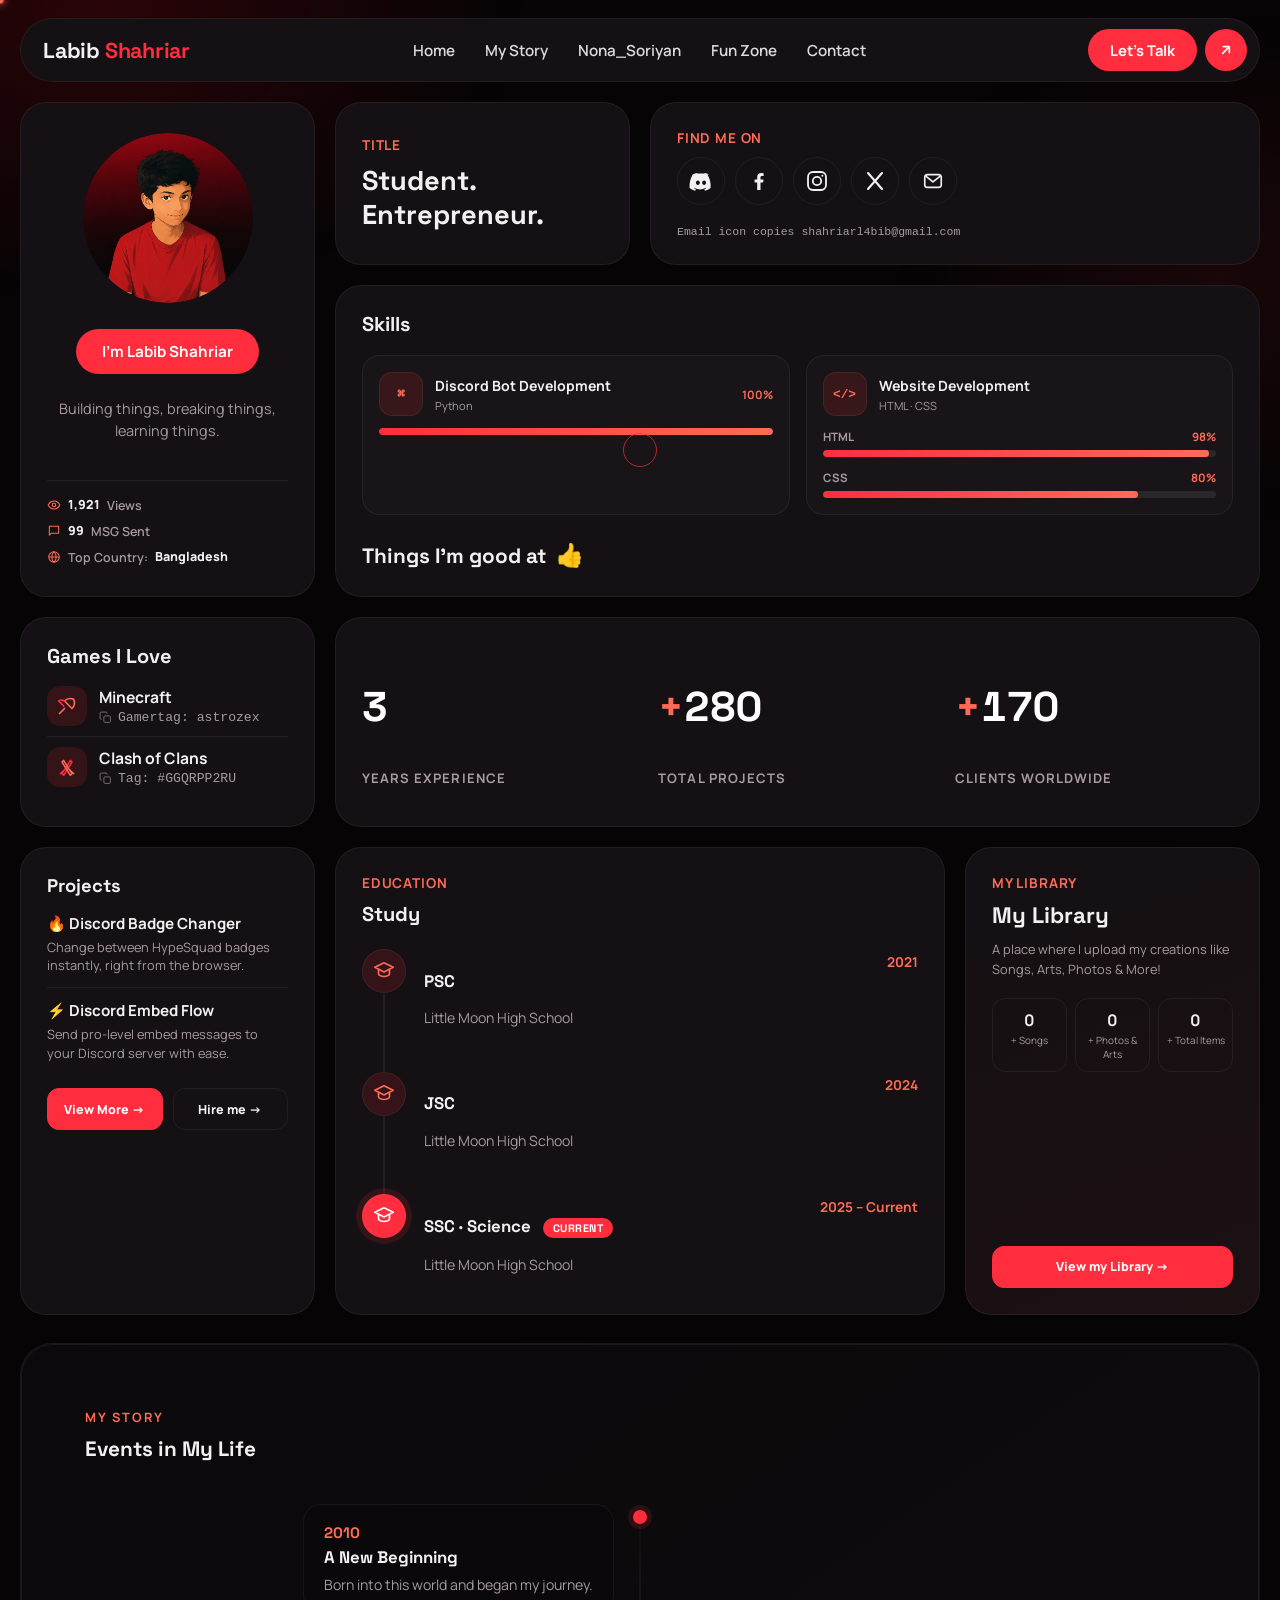
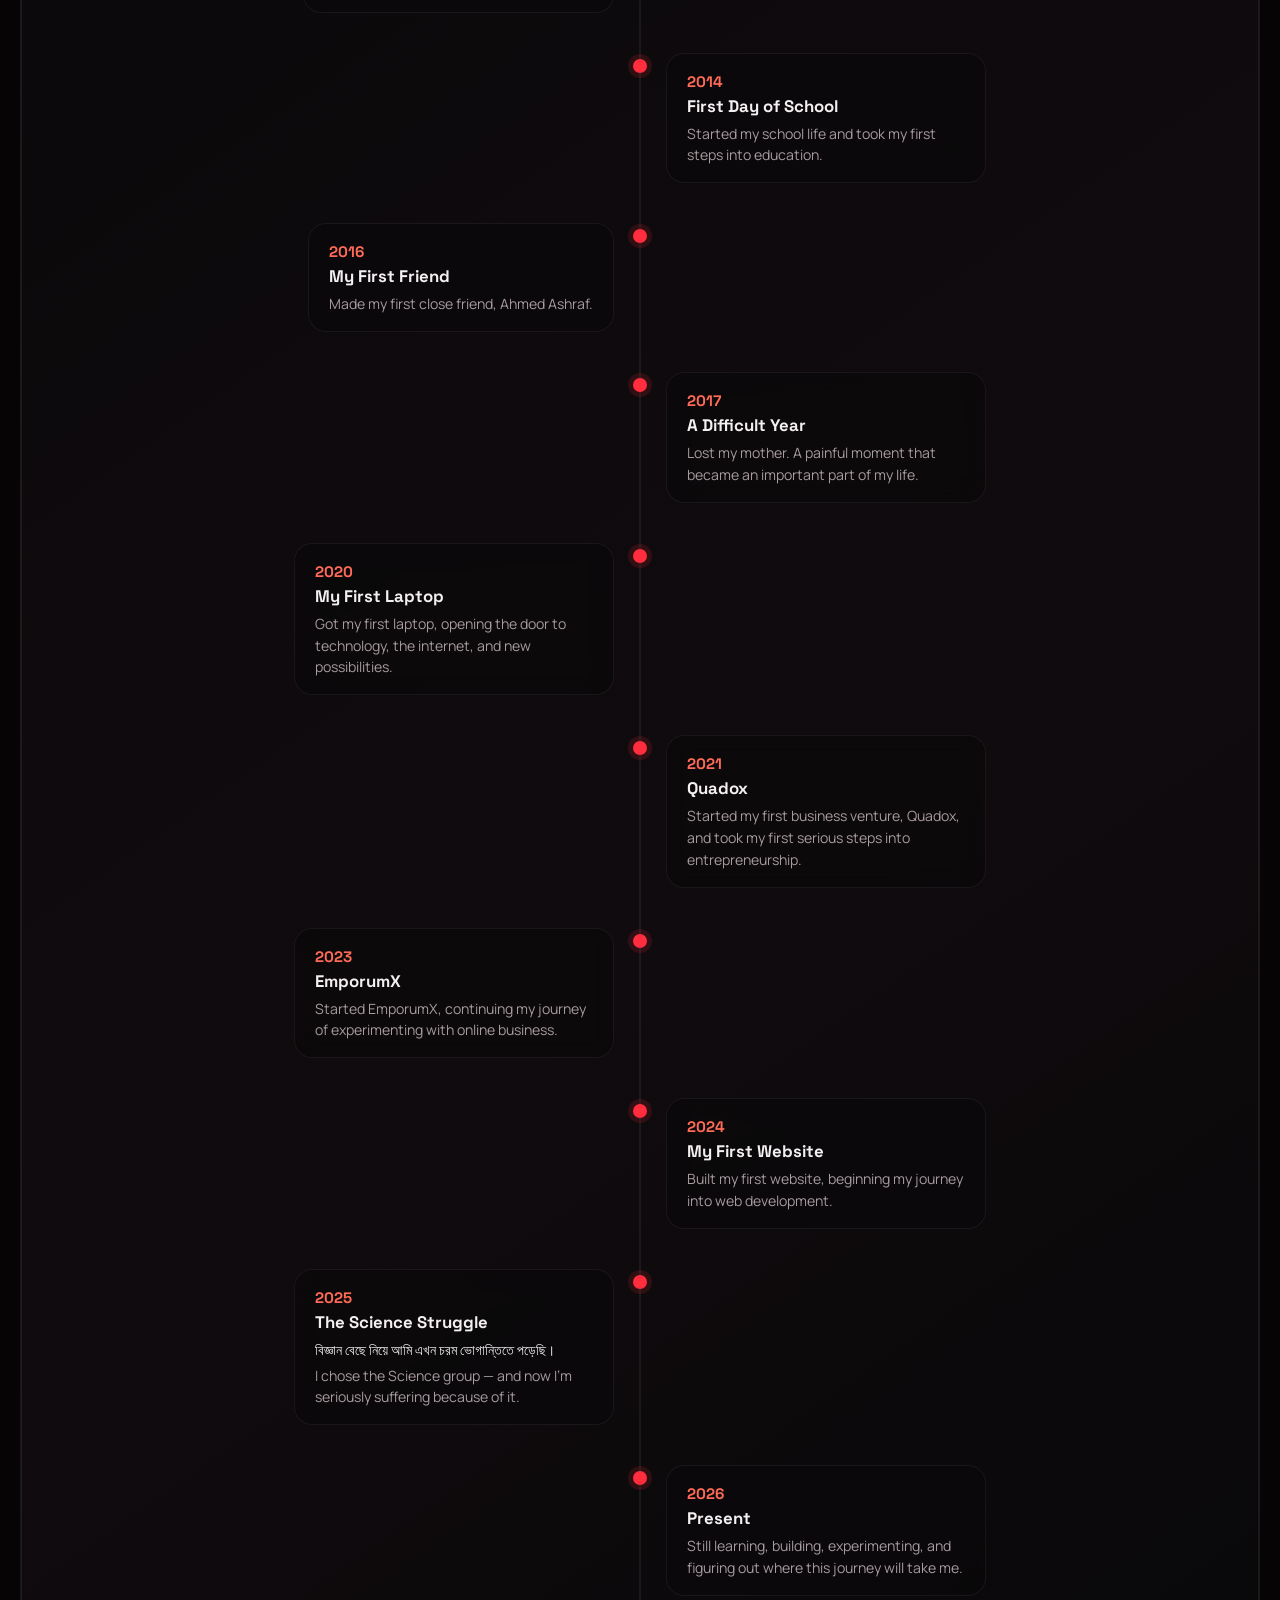
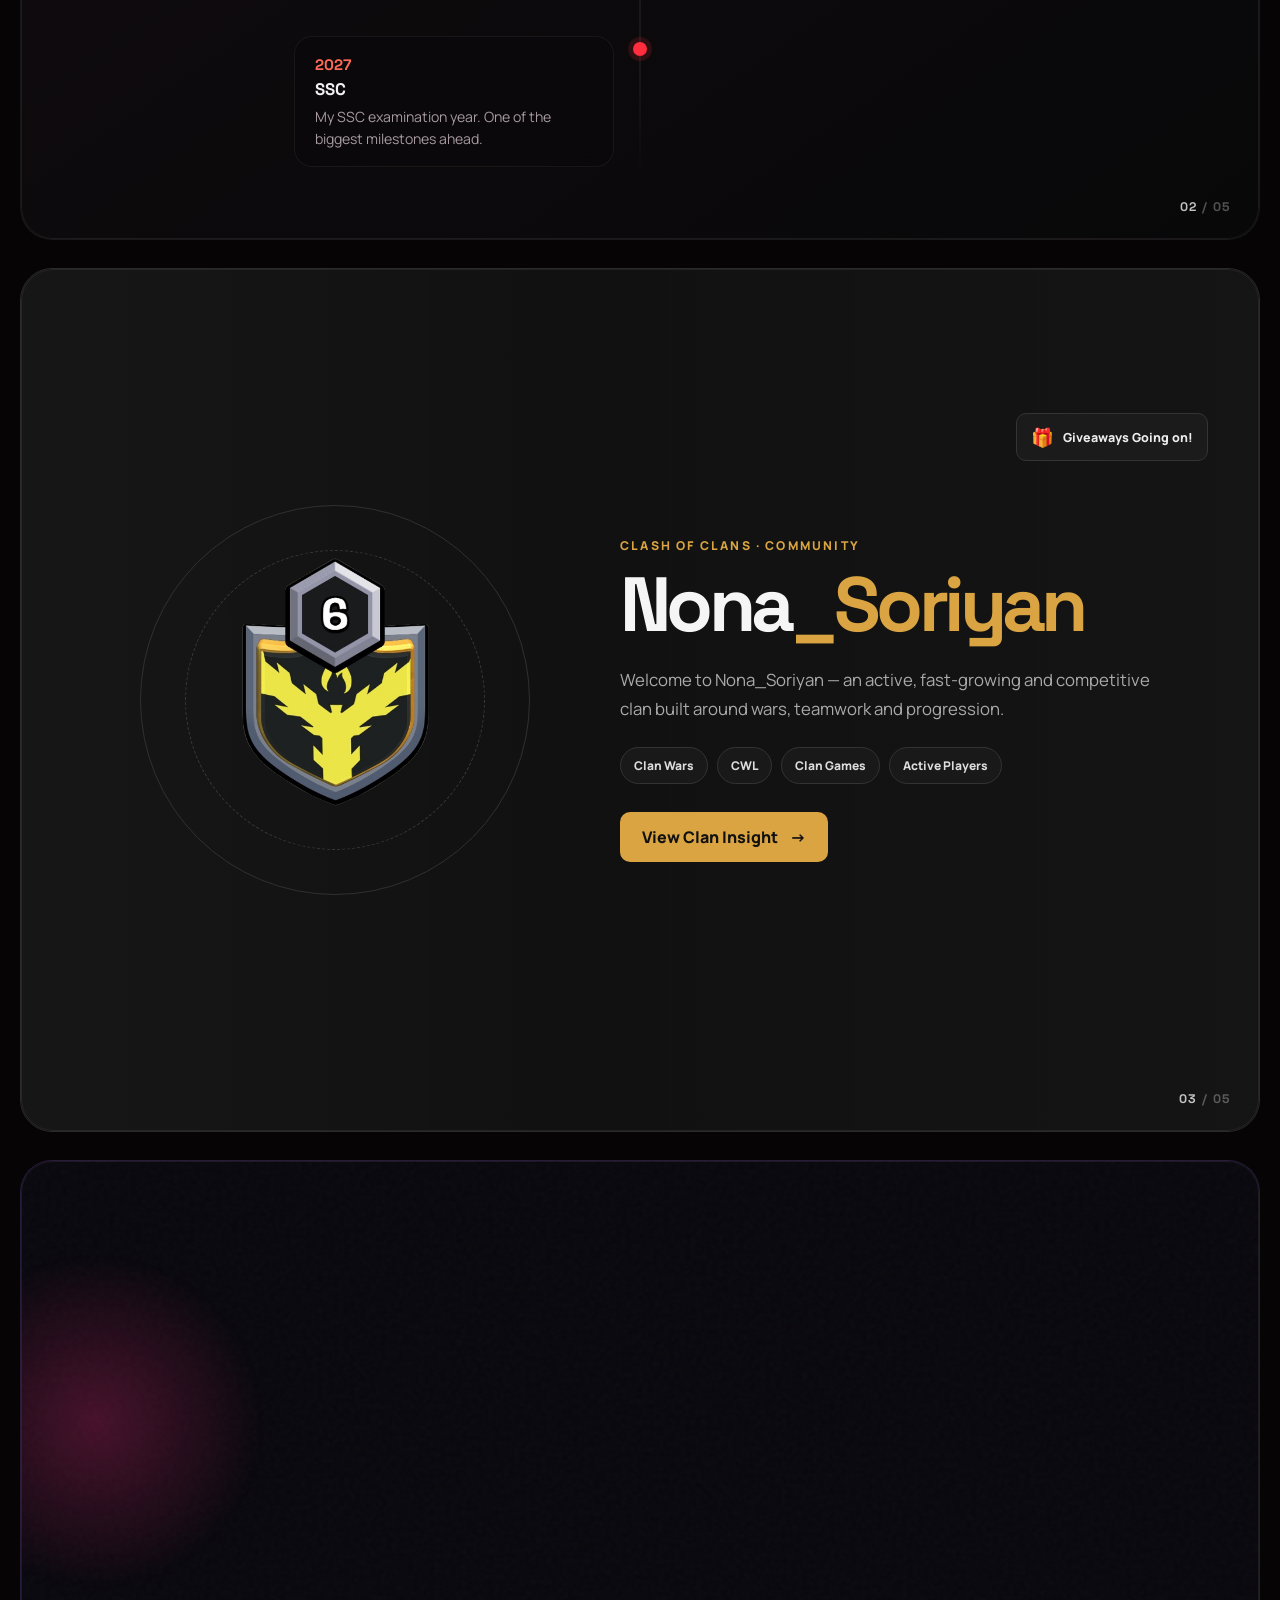
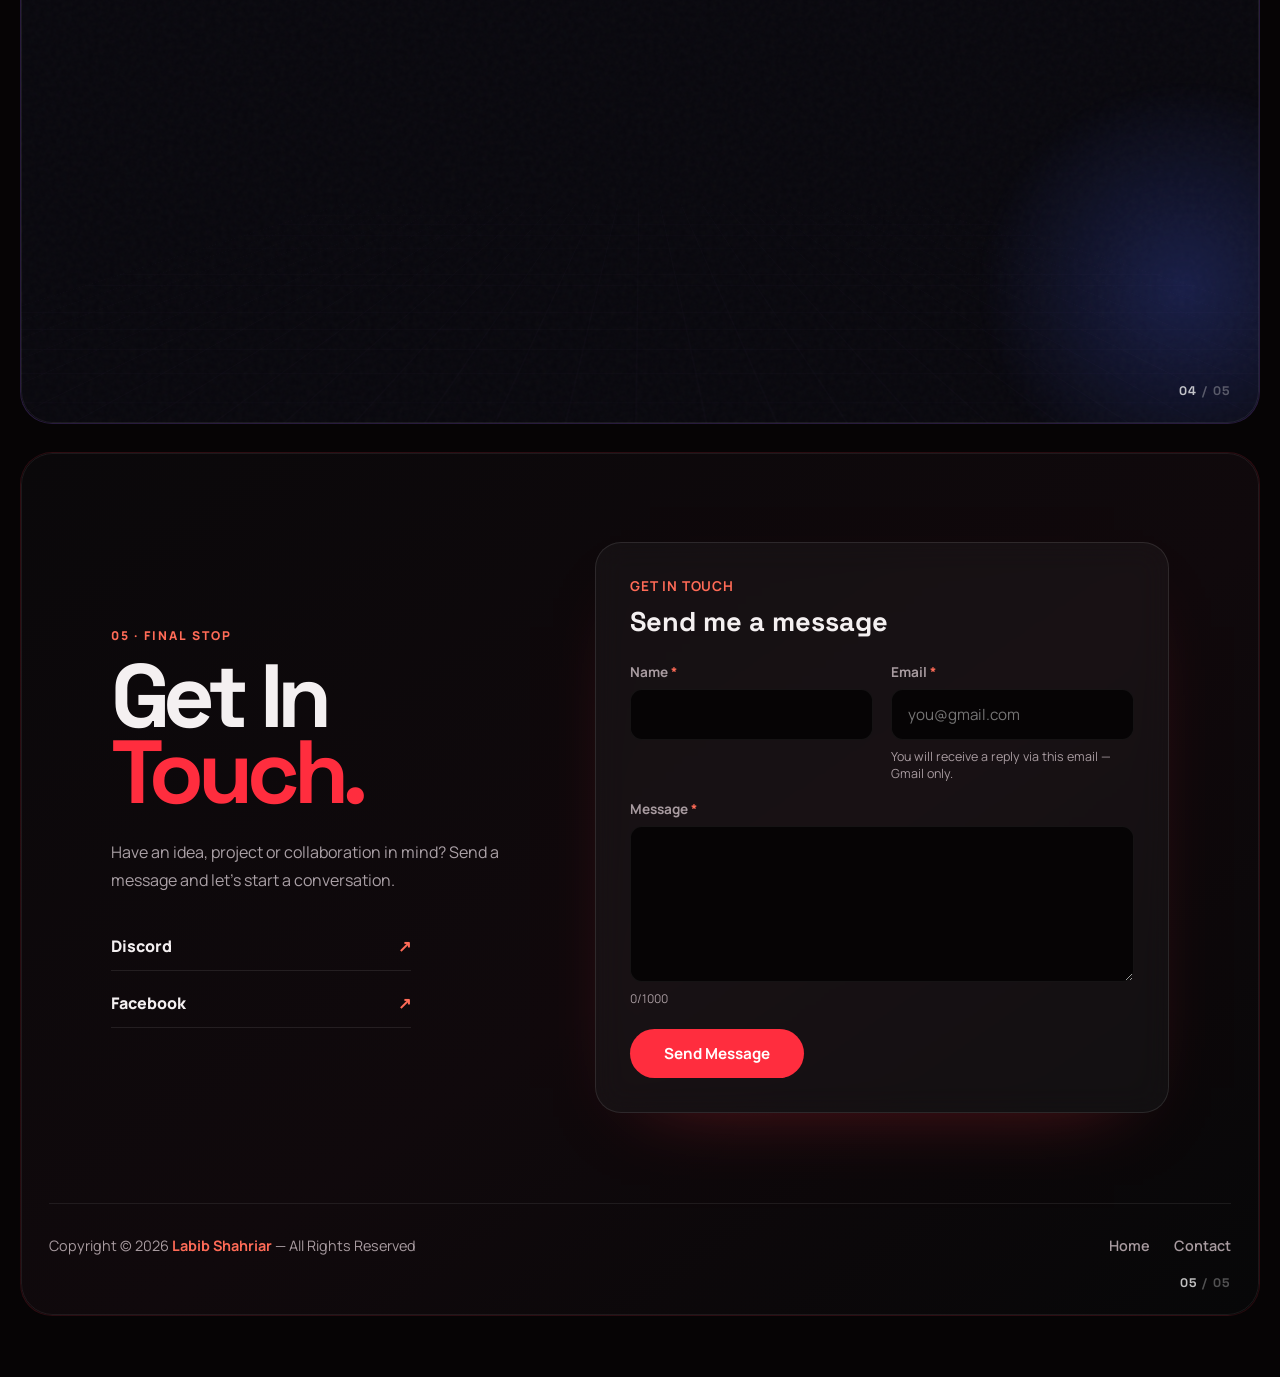
==== commit 304498b9: "1" ====
--- a/index.html
+++ b/index.html
@@ -46,7 +46,6 @@
 <link href="style.css" rel="stylesheet"/>
 </head>
 <body>
-<div class="offline-overlay" id="offlineOverlay" aria-hidden="true"><div class="offline-panel"><div class="offline-top"><span class="offline-dot"></span><span>OFFLINE MODE</span></div><h1>No Internet Connected</h1><p>No data connection detected. Play the offline runner while you wait.</p><div class="offline-game"><div class="offline-hud"><span>SCORE <b id="offlineScore">00000</b></span><button id="offlineRestart" type="button">Restart</button></div><canvas id="offlineCanvas" width="760" height="220" aria-label="Offline dinosaur runner game"></canvas><p class="offline-help">Press <b>Space</b> / <b>↑</b> or tap the game to jump.</p></div></div></div>
 <div class="scroll-progress" id="scrollProgress"></div>
 <div class="cursor-ring" id="cursorRing"></div>
 <div class="cursor-dot" id="cursorDot"></div>
@@ -120,38 +119,19 @@
 <!-- 4. Founder of Codium card -->
 <!-- 6. Skills card -->
 <section class="card skills-card">
-  <h2 class="card-heading" style="font-size:1.25rem;">Skills</h2>
-  <div class="skill-groups">
-    <article class="skill-group">
-      <div class="skill-group-head">
-        <div class="skill-group-icon" aria-hidden="true">
-          <svg fill="none" viewBox="0 0 24 24"><path d="M8 8.5a3.5 3.5 0 1 0 0 7M16 8.5a3.5 3.5 0 1 1 0 7M8 12h8" stroke="currentColor" stroke-width="1.8" stroke-linecap="round"/></svg>
-        </div>
-        <div><h3>Discord Bot Development</h3><span>Automation, APIs &amp; Discord systems</span></div>
-      </div>
-      <div class="skill-progress">
-        <div class="skill-progress-label"><span>Python</span><strong>100%</strong></div>
-        <div class="skill-progress-track"><span style="--progress:100%"></span></div>
-      </div>
-    </article>
-    <article class="skill-group">
-      <div class="skill-group-head">
-        <div class="skill-group-icon" aria-hidden="true">
-          <svg fill="none" viewBox="0 0 24 24"><path d="M4 5h16v12H4zM8 20h8M12 17v3" stroke="currentColor" stroke-width="1.8" stroke-linejoin="round"/><path d="m8 9 2 2-2 2m4 0h4" stroke="currentColor" stroke-width="1.8" stroke-linecap="round" stroke-linejoin="round"/></svg>
-        </div>
-        <div><h3>Website Development</h3><span>Responsive, modern web experiences</span></div>
-      </div>
-      <div class="skill-progress">
-        <div class="skill-progress-label"><span>HTML</span><strong>98%</strong></div>
-        <div class="skill-progress-track"><span style="--progress:98%"></span></div>
-      </div>
-      <div class="skill-progress">
-        <div class="skill-progress-label"><span>CSS</span><strong>80%</strong></div>
-        <div class="skill-progress-track"><span style="--progress:80%"></span></div>
-      </div>
-    </article>
+<h2 class="card-heading" style="font-size:1.25rem;">Skills</h2>
+<div class="skill-groups">
+  <div class="skill-group">
+    <div class="skill-group-title"><div class="skill-group-icon"><span>⌘</span></div><div><strong>Discord Bot Development</strong><small>Python</small></div><b>100%</b></div>
+    <div class="skill-progress"><span style="width:100%"></span></div>
   </div>
-  <div class="good-at">Things I'm good at <span class="thumbs">👍</span></div>
+  <div class="skill-group">
+    <div class="skill-group-title"><div class="skill-group-icon"><span>&lt;/&gt;</span></div><div><strong>Website Development</strong><small>HTML · CSS</small></div></div>
+    <div class="skill-line"><div><span>HTML</span><b>98%</b></div><div class="skill-progress"><span style="width:98%"></span></div></div>
+    <div class="skill-line"><div><span>CSS</span><b>80%</b></div><div class="skill-progress"><span style="width:80%"></span></div></div>
+  </div>
+</div>
+<div class="good-at">Things I'm good at <span class="thumbs">👍</span></div>
 </section>
 <!-- 7. Stats card -->
 <section class="card stats-card">
@@ -203,22 +183,16 @@
 </section>
 <!-- Projects card -->
 <section class="card projects-card">
-  <p class="card-label">Selected work</p>
-  <h2 class="card-heading" style="font-size:1.15rem;">Projects</h2>
-  <div class="project-item">
-    <span class="project-name">🔥 Discord Badge Changer</span>
-    <span class="project-desc">Change between HypeSquad badges instantly, right from the browser.</span>
-    <a class="project-link" href="https://l4bibshahriar.github.io/discord-hypesquad-badge/" rel="noopener" target="_blank">Live Access →</a>
-  </div>
-  <div class="project-item">
-    <span class="project-name">⚡ Discord Embed Flow</span>
-    <span class="project-desc">Send pro-level embed messages to your Discord server with ease.</span>
-    <a class="project-link" href="https://l4bibshahriar.github.io/Embed-Flow/" rel="noopener" target="_blank">Live Access →</a>
-  </div>
-  <div class="card-action-row">
-    <a class="card-action primary" href="https://github.com/l4bibshahriar/" rel="noopener" target="_blank">View More →</a>
-    <a class="card-action secondary" href="https://www.labib.fun/#contact">Hire me →</a>
-  </div>
+<h2 class="card-heading" style="font-size:1.15rem;">Projects</h2>
+<div class="project-item">
+<span class="project-name">🔥 Discord Badge Changer</span>
+<span class="project-desc">Change between HypeSquad badges instantly, right from the browser.</span>
+</div>
+<div class="project-item">
+<span class="project-name">⚡ Discord Embed Flow</span>
+<span class="project-desc">Send pro-level embed messages to your Discord server with ease.</span>
+</div>
+<div class="project-actions"><a class="work-btn primary" href="https://github.com/l4bibshahriar/" rel="noopener" target="_blank">View More →</a><a class="work-btn secondary" href="https://www.labib.fun/#contact">Hire me →</a></div>
 </section>
 <!-- 8. Study card -->
 <section class="card study-card" id="study">
@@ -272,17 +246,13 @@
 </div>
 </div>
 </section>
-<!-- 9. My Library card -->
-<section class="card work-card library-card">
-  <p class="card-label">Personal archive</p>
-  <h2 class="card-heading">My Library</h2>
-  <p class="library-card-desc">A place where I upload my creations like Songs, Arts, Photos &amp; More!</p>
-  <div class="library-card-stats" aria-label="Library statistics">
-    <span><strong id="homeSongCount">0</strong>+ Songs</span>
-    <span><strong id="homeVisualCount">0</strong>+ Photos &amp; Arts</span>
-    <span><strong id="homeTotalCount">0</strong>+ Total Items</span>
-  </div>
-  <a class="work-btn primary library-view-btn" href="/library">View my Library →</a>
+<!-- 9. Work with card -->
+<section class="card work-card library-preview-card">
+<p class="card-label">My Library</p>
+<h2 class="card-heading">My Library</h2>
+<p class="library-preview-desc">A place where I upload my creations like Songs, Arts, Photos &amp; More!</p>
+<div class="library-mini-stats"><span><b id="homeSongsCount">0</b>+ Songs</span><span><b id="homeVisualsCount">0</b>+ Photos &amp; Arts</span><span><b id="homeTotalCount">0</b>+ Total Items</span></div>
+<a class="work-btn primary library-preview-btn" href="library.html">View my Library →</a>
 </section>
 </main>
 </section>
@@ -1032,7 +1002,7 @@
   /* Easter eggs                                                           */
   /* ==================================================================== */
 
-  /* Double-click: confetti. */
+  /* Double-click: confetti */
   document.addEventListener('click', (e) => {
     if (e.detail === 2) triggerConfetti();
   });
@@ -1069,21 +1039,19 @@
     btn.classList.add('copied'); btn.setAttribute('aria-label','Email copied'); setTimeout(()=>{btn.classList.remove('copied');btn.setAttribute('aria-label','Copy email address')},1400);
   }));
 
-  /* ---------------- Offline mode + local runner ---------------- */
-  const offlineOverlay=document.getElementById('offlineOverlay'), canvas=document.getElementById('offlineCanvas'), scoreEl=document.getElementById('offlineScore'), restartBtn=document.getElementById('offlineRestart');
-  if(offlineOverlay&&canvas){
-    const ctx=canvas.getContext('2d'); let game=null;
-    function showOffline(){offlineOverlay.classList.add('is-visible');offlineOverlay.setAttribute('aria-hidden','false');startRunner();}
-    function hideOffline(){offlineOverlay.classList.remove('is-visible');offlineOverlay.setAttribute('aria-hidden','true');if(game)game.running=false;}
-    window.addEventListener('offline',showOffline); window.addEventListener('online',hideOffline); if(!navigator.onLine)showOffline();
-    function startRunner(){
-      if(game)game.running=false; const d={x:90,y:174,vy:0,ground:174,score:0,speed:5,obstacleX:760,running:true,over:false,last:performance.now()}; game=d;
-      function jump(){if(d.over){startRunner();return;}if(d.y>=d.ground-1)d.vy=-12;}
-      const key=e=>{if(e.code==='Space'||e.code==='ArrowUp'){e.preventDefault();jump();}}; document.addEventListener('keydown',key); canvas.onclick=jump; restartBtn.onclick=startRunner;
-      function frame(now){if(!d.running){document.removeEventListener('keydown',key);return;} const dt=Math.min(32,now-d.last)/16.67;d.last=now;ctx.clearRect(0,0,canvas.width,canvas.height);ctx.strokeStyle='rgba(255,255,255,.18)';ctx.lineWidth=2;ctx.beginPath();ctx.moveTo(0,195);ctx.lineTo(canvas.width,195);ctx.stroke();d.vy+=.65*dt;d.y+=d.vy*dt;if(d.y>d.ground){d.y=d.ground;d.vy=0;}d.obstacleX-=d.speed*dt;if(d.obstacleX<-30){d.obstacleX=canvas.width+80+Math.random()*180;d.score+=10;d.speed=Math.min(10,d.speed+.05);}ctx.fillStyle='#ff2d3e';ctx.fillRect(d.x,d.y,28,21);ctx.fillRect(d.x+18,d.y-10,14,14);ctx.fillRect(d.x+3,d.y+21,6,8);ctx.fillRect(d.x+20,d.y+21,6,8);ctx.fillStyle='#fff';ctx.fillRect(d.x+24,d.y-6,3,3);ctx.fillStyle='#ff6b57';ctx.fillRect(d.obstacleX,175,16,20);ctx.fillRect(d.obstacleX+7,166,7,10);const hit=d.x<d.obstacleX+16&&d.x+28>d.obstacleX&&d.y+28>175;if(hit){d.over=true;d.running=false;ctx.fillStyle='#fff';ctx.font='700 22px Manrope,sans-serif';ctx.fillText('GAME OVER — tap or press Space',220,100);document.removeEventListener('keydown',key);}scoreEl.textContent=String(d.score).padStart(5,'0');if(d.running)requestAnimationFrame(frame);}
-      requestAnimationFrame(frame);
-    }
-  }
+  /* ---------------- Live Library counters ---------------- */
+  (async function loadLibraryPreview(){
+    try {
+      const res = await fetch('https://admin.labib.fun/api/library', { cache: 'no-store' });
+      if (!res.ok) return;
+      const data = await res.json();
+      const items = Array.isArray(data.items) ? data.items : [];
+      const songs = items.filter(i => i.category === 'songs').length;
+      const visuals = items.filter(i => i.category === 'photos' || i.category === 'arts').length;
+      const set=(id,v)=>{const el=document.getElementById(id); if(el) el.textContent=v;};
+      set('homeSongsCount', songs); set('homeVisualsCount', visuals); set('homeTotalCount', items.length);
+    } catch (_) {}
+  })();
 
   /* ---- Konami code: ↑ ↑ ↓ ↓ ← → ← → B A -> Matrix rain toggle ---- */
   const KONAMI = ['ArrowUp', 'ArrowUp', 'ArrowDown', 'ArrowDown', 'ArrowLeft', 'ArrowRight', 'ArrowLeft', 'ArrowRight', 'b', 'a'];
@@ -1145,6 +1113,5 @@
   }
 
 </script>
-<script src="library.js"></script>
 </body>
 </html>
--- a/style.css
+++ b/style.css
@@ -1327,8 +1327,6 @@
 }
 
 /* ---------------------------------------------------------------------- */
-/* Easter eggs: confetti                                                    */
-/* ---------------------------------------------------------------------- */
 
 .confetti-piece {
   position: fixed;
@@ -1347,6 +1345,45 @@
   to {
     transform: translateY(112vh) rotate(var(--rot, 360deg));
     opacity: 0.25;
+  }
+}
+
+body.easter-falling {
+  overflow: hidden;
+}
+
+.easter-fall {
+  animation: easterElementFall 1.15s cubic-bezier(.55,.05,.75,.25) forwards !important;
+  animation-delay: var(--fall-delay, 0ms) !important;
+  z-index: 10040 !important;
+  pointer-events: none !important;
+}
+
+.easter-repair {
+  transition: transform 1s cubic-bezier(.22,1,.36,1), opacity .8s ease !important;
+  transform: translate3d(0,0,0) rotate(0deg) !important;
+  opacity: 1 !important;
+  z-index: auto !important;
+}
+
+@keyframes easterElementFall {
+  0% {
+    transform: translate3d(0,0,0) rotate(0deg) scale(1);
+    opacity: 1;
+  }
+  20% {
+    transform: translate3d(calc(var(--fall-x) * .15), 12vh, 0) rotate(calc(var(--fall-r) * .2)) scale(.99);
+  }
+  100% {
+    transform: translate3d(var(--fall-x), 115vh, 0) rotate(var(--fall-r)) scale(.92);
+    opacity: .08;
+  }
+}
+
+@media (prefers-reduced-motion: reduce) {
+  .easter-fall {
+    animation: none !important;
+    opacity: .45 !important;
   }
 }
 
@@ -2084,36 +2121,31 @@
    ====================================================================== */
 .profile-icons{flex-wrap:wrap;gap:10px}.profile-icons a,.profile-icons button{width:48px;height:48px}.profile-icons button{border:1px solid var(--border);background:transparent;color:var(--text);border-radius:50%;display:flex;align-items:center;justify-content:center;transition:transform .35s cubic-bezier(.34,1.56,.64,1),background .25s ease,border-color .25s ease,box-shadow .25s ease}.profile-icons button svg{width:22px;height:22px}.profile-icons button:hover{background:var(--accent);border-color:var(--accent);transform:translateY(-6px) rotate(-8deg) scale(1.08);box-shadow:0 12px 22px -10px rgba(255,45,62,.85)}.profile-icons .copied{background:#2f9e62!important;border-color:#2f9e62!important}.profile-email-note{font-size:.72rem;color:var(--muted);font-family:monospace}
 .stats-card{min-height:150px}.stat-number{font-variant-numeric:tabular-nums}
-
-
-
-/* ---------------------------------------------------------------------- */
-/* Updated skills / projects / library cards                               */
-/* ---------------------------------------------------------------------- */
-.skill-groups{display:grid;grid-template-columns:1fr 1fr;gap:14px;margin-top:20px}
-.skill-group{border:1px solid var(--border);border-radius:16px;background:rgba(255,255,255,.018);padding:15px}
-.skill-group-head{display:flex;align-items:center;gap:12px}
-.skill-group-head h3{margin:0;font-size:.88rem;line-height:1.3}
-.skill-group-head span{display:block;margin-top:4px;color:var(--muted);font-size:.67rem;line-height:1.35}
-.skill-group-icon{width:42px;height:42px;flex:0 0 42px;border-radius:12px;background:var(--accent-dim);border:1px solid var(--border);display:grid;place-items:center;color:var(--accent-2)}
-.skill-group-icon svg{width:21px;height:21px}
-.skill-progress{margin-top:14px}
-.skill-progress-label{display:flex;justify-content:space-between;gap:12px;font-size:.72rem;color:var(--muted);margin-bottom:6px}
-.skill-progress-label strong{color:var(--text);font-weight:700}
-.skill-progress-track{height:6px;background:#242424;border-radius:99px;overflow:hidden}
-.skill-progress-track span{display:block;width:var(--progress);height:100%;border-radius:inherit;background:linear-gradient(90deg,var(--accent),var(--accent-2));transform-origin:left;animation:skillFill .9s cubic-bezier(.22,1,.36,1) both}
+@media(max-width:900px){.profile-icons{gap:9px}.profile-icons a,.profile-icons button{width:46px;height:46px}}
+@media(max-width:520px){.profile-icons{justify-content:center}.profile-email-note{display:block;text-align:center}.offline-panel{padding:20px}.offline-panel h1{font-size:2rem}.offline-game{padding:9px}}
+
+/* ---------------------------------------------------------------------- */
+/* Library + updated skills/project cards                                  */
+/* ---------------------------------------------------------------------- */
+.skill-groups{display:grid;grid-template-columns:1fr 1fr;gap:16px;margin-top:18px}
+.skill-group{padding:16px;border:1px solid var(--border);border-radius:18px;background:rgba(255,255,255,.018)}
+.skill-group-title{display:grid;grid-template-columns:44px 1fr auto;align-items:center;gap:12px}
+.skill-group-icon{width:44px;height:44px;border-radius:13px;display:flex;align-items:center;justify-content:center;background:var(--accent-dim);border:1px solid var(--border);color:var(--accent-2);font-weight:800;font-family:monospace;font-size:.8rem}
+.skill-group-title strong{display:block;font-size:.88rem}.skill-group-title small{display:block;color:var(--muted);font-size:.7rem;margin-top:3px}.skill-group-title>b,.skill-line b{font-size:.72rem;color:var(--accent-2)}
+.skill-progress{height:7px;background:rgba(255,255,255,.08);border-radius:99px;overflow:hidden;margin-top:12px}.skill-progress span{display:block;height:100%;border-radius:inherit;background:linear-gradient(90deg,var(--accent),var(--accent-2));transform-origin:left;animation:skillFill 1s ease both}
 @keyframes skillFill{from{transform:scaleX(0)}to{transform:scaleX(1)}}
-.projects-card .card-label{margin-bottom:7px}
-.card-action-row{display:grid;grid-template-columns:1fr 1fr;gap:9px;margin-top:13px}
-.card-action{display:flex;align-items:center;justify-content:center;min-height:39px;border-radius:999px;border:1px solid var(--border);font-size:.75rem;font-weight:800;transition:transform .2s ease,background .2s ease,border-color .2s ease}
-.card-action:hover{transform:translateY(-2px)}
-.card-action.primary{background:var(--accent);border-color:var(--accent);color:#fff}
-.card-action.primary:hover{background:var(--accent-2);border-color:var(--accent-2)}
-.card-action.secondary:hover{background:#fff;color:#111;border-color:#fff}
-.library-card{justify-content:flex-start!important}
-.library-card-desc{color:var(--muted);font-size:.78rem;line-height:1.55;margin:12px 0 14px}
-.library-card-stats{display:flex;flex-wrap:wrap;gap:7px;margin-bottom:15px}
-.library-card-stats span{border:1px solid var(--border);border-radius:999px;padding:6px 8px;font-size:.62rem;color:var(--muted)}
-.library-card-stats strong{color:#fff}
-.library-view-btn{align-self:flex-start;margin-top:auto}
-@media(max-width:900px){.skill-groups{grid-template-columns:1fr}}
+.skill-line{margin-top:13px}.skill-line>div:first-child{display:flex;justify-content:space-between;align-items:center;color:var(--muted);font-size:.72rem;font-weight:700}
+.skill-line .skill-progress{margin-top:6px}
+.project-actions{display:flex;gap:10px;margin-top:14px}.project-actions .work-btn{flex:1;justify-content:center;text-align:center}
+.library-preview-card{display:flex;flex-direction:column}.library-preview-desc{color:var(--muted);font-size:.8rem;line-height:1.55;margin:10px 0 18px}.library-mini-stats{display:grid;grid-template-columns:repeat(3,1fr);gap:8px;margin-bottom:18px}.library-mini-stats span{border:1px solid var(--border);border-radius:13px;padding:10px 7px;text-align:center;color:var(--muted);font-size:.62rem}.library-mini-stats b{display:block;color:var(--text);font-size:1rem;margin-bottom:2px}.library-preview-btn{margin-top:auto}
+
+.library-page{padding-bottom:80px}.library-shell{max-width:1100px;margin:var(--gap) auto 0}.library-hero{display:flex;justify-content:space-between;gap:24px;align-items:flex-end;margin-bottom:20px}.library-hero h1{font-family:var(--font-display);font-size:clamp(2.2rem,5vw,4rem);letter-spacing:-.05em;margin:0}.library-hero p{max-width:620px;color:var(--muted);line-height:1.6;margin:9px 0 0}.library-back{display:inline-flex;align-items:center;gap:8px;color:var(--text);border:1px solid var(--border);border-radius:999px;padding:11px 16px;white-space:nowrap}.library-back:hover{border-color:var(--accent);color:#fff}
+.library-tabs{display:flex;gap:8px;flex-wrap:wrap;margin:20px 0}.library-tab{border:1px solid var(--border);background:var(--card);color:var(--muted);border-radius:999px;padding:10px 15px;cursor:pointer;font-weight:700}.library-tab.active,.library-tab:hover{background:var(--accent);border-color:var(--accent);color:#fff}
+.library-layout{display:grid;grid-template-columns:1.25fr .75fr;gap:18px}.library-panel{border:1px solid var(--border);background:var(--card);border-radius:var(--radius-lg);padding:22px;min-width:0}.library-panel h2{font-family:var(--font-display);font-size:1.1rem;margin:0 0 16px}.library-list{display:flex;flex-direction:column;gap:9px}.library-track{display:grid;grid-template-columns:42px 1fr auto;align-items:center;gap:12px;padding:12px;border:1px solid transparent;border-radius:15px;cursor:pointer}.library-track:hover,.library-track.active{background:rgba(255,255,255,.035);border-color:var(--border)}.track-icon{width:42px;height:42px;border-radius:12px;display:flex;align-items:center;justify-content:center;background:var(--accent-dim);color:var(--accent-2);font-size:1rem}.track-title{font-weight:700;font-size:.86rem}.track-meta{color:var(--muted);font-size:.68rem;margin-top:3px}.track-action{color:var(--muted);font-size:.8rem}.library-empty{color:var(--muted);padding:30px 10px;text-align:center;border:1px dashed var(--border);border-radius:16px}
+.player{position:sticky;top:20px}.now-cover{height:220px;border-radius:18px;background:linear-gradient(145deg,#201014,#0e0e10);border:1px solid var(--border);display:flex;align-items:center;justify-content:center;font-size:4rem;margin-bottom:18px}.now-title{font-family:var(--font-display);font-size:1.2rem;font-weight:700}.now-meta{color:var(--muted);font-size:.72rem;margin-top:4px}.player-progress{margin-top:18px}.player-progress input{width:100%;accent-color:var(--accent)}.player-times{display:flex;justify-content:space-between;color:var(--muted);font:600 .65rem monospace;margin-top:4px}.player-controls{display:flex;align-items:center;justify-content:center;gap:10px;margin-top:14px}.player-controls button{width:42px;height:42px;border-radius:50%;border:1px solid var(--border);background:transparent;color:var(--text);cursor:pointer}.player-controls .play-main{width:52px;height:52px;background:var(--accent);border-color:var(--accent);font-size:1.05rem}.player-controls button:hover{transform:translateY(-2px);border-color:var(--accent)}
+.gallery-grid{display:grid;grid-template-columns:repeat(3,1fr);gap:10px}.gallery-item{aspect-ratio:1;border-radius:15px;overflow:hidden;border:1px solid var(--border);background:#0b0b0c;cursor:pointer}.gallery-item img{width:100%;height:100%;object-fit:cover;display:block;transition:transform .3s ease}.gallery-item:hover img{transform:scale(1.04)}
+.library-counts{display:flex;gap:8px;flex-wrap:wrap;margin-top:15px}.library-counts span{border:1px solid var(--border);padding:8px 11px;border-radius:999px;color:var(--muted);font-size:.7rem}.library-counts b{color:var(--text)}
+.library-lightbox{position:fixed;inset:0;background:rgba(0,0,0,.9);z-index:30000;display:none;align-items:center;justify-content:center;padding:24px}.library-lightbox.open{display:flex}.library-lightbox img{max-width:min(1000px,94vw);max-height:88vh;border-radius:18px}.library-close{position:absolute;right:22px;top:18px;border:1px solid rgba(255,255,255,.2);background:#151515;color:#fff;border-radius:50%;width:42px;height:42px;cursor:pointer;font-size:1.2rem}
+@media(max-width:900px){.skill-groups,.library-layout{grid-template-columns:1fr}.player{position:relative;top:auto}.library-hero{align-items:flex-start;flex-direction:column}.library-shell{margin-top:20px}}
+@media(max-width:520px){.skill-groups{gap:10px}.skill-group{padding:13px}.project-actions{flex-direction:column}.library-mini-stats{grid-template-columns:1fr}.gallery-grid{grid-template-columns:repeat(2,1fr)}.library-panel{padding:15px}}
+.work-btn{display:inline-flex;align-items:center;justify-content:center;min-height:42px;padding:10px 15px;border-radius:12px;border:1px solid var(--border);font-size:.78rem;font-weight:800;transition:transform .2s ease,background .2s ease,border-color .2s ease;color:var(--text)}.work-btn.primary{background:var(--accent);border-color:var(--accent);color:#fff}.work-btn.secondary{background:transparent}.work-btn:hover{transform:translateY(-2px);border-color:var(--accent)}
